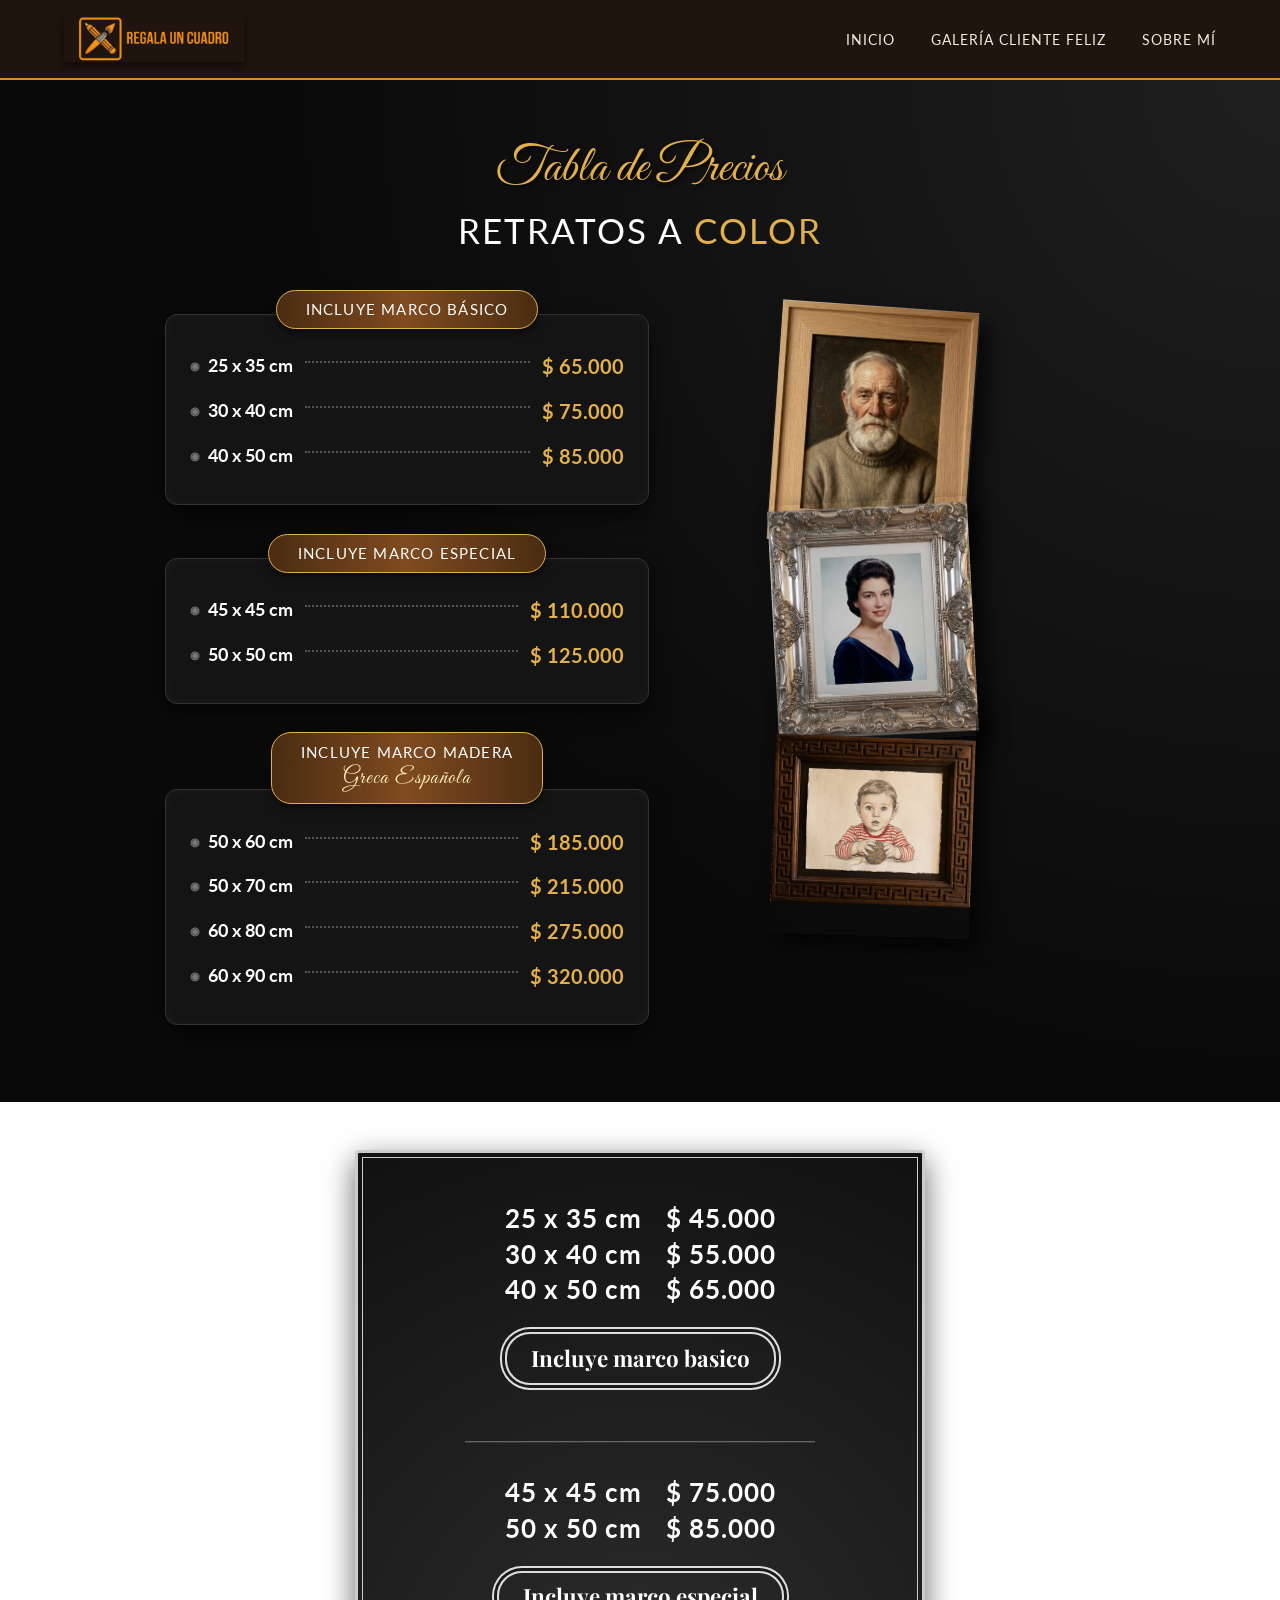
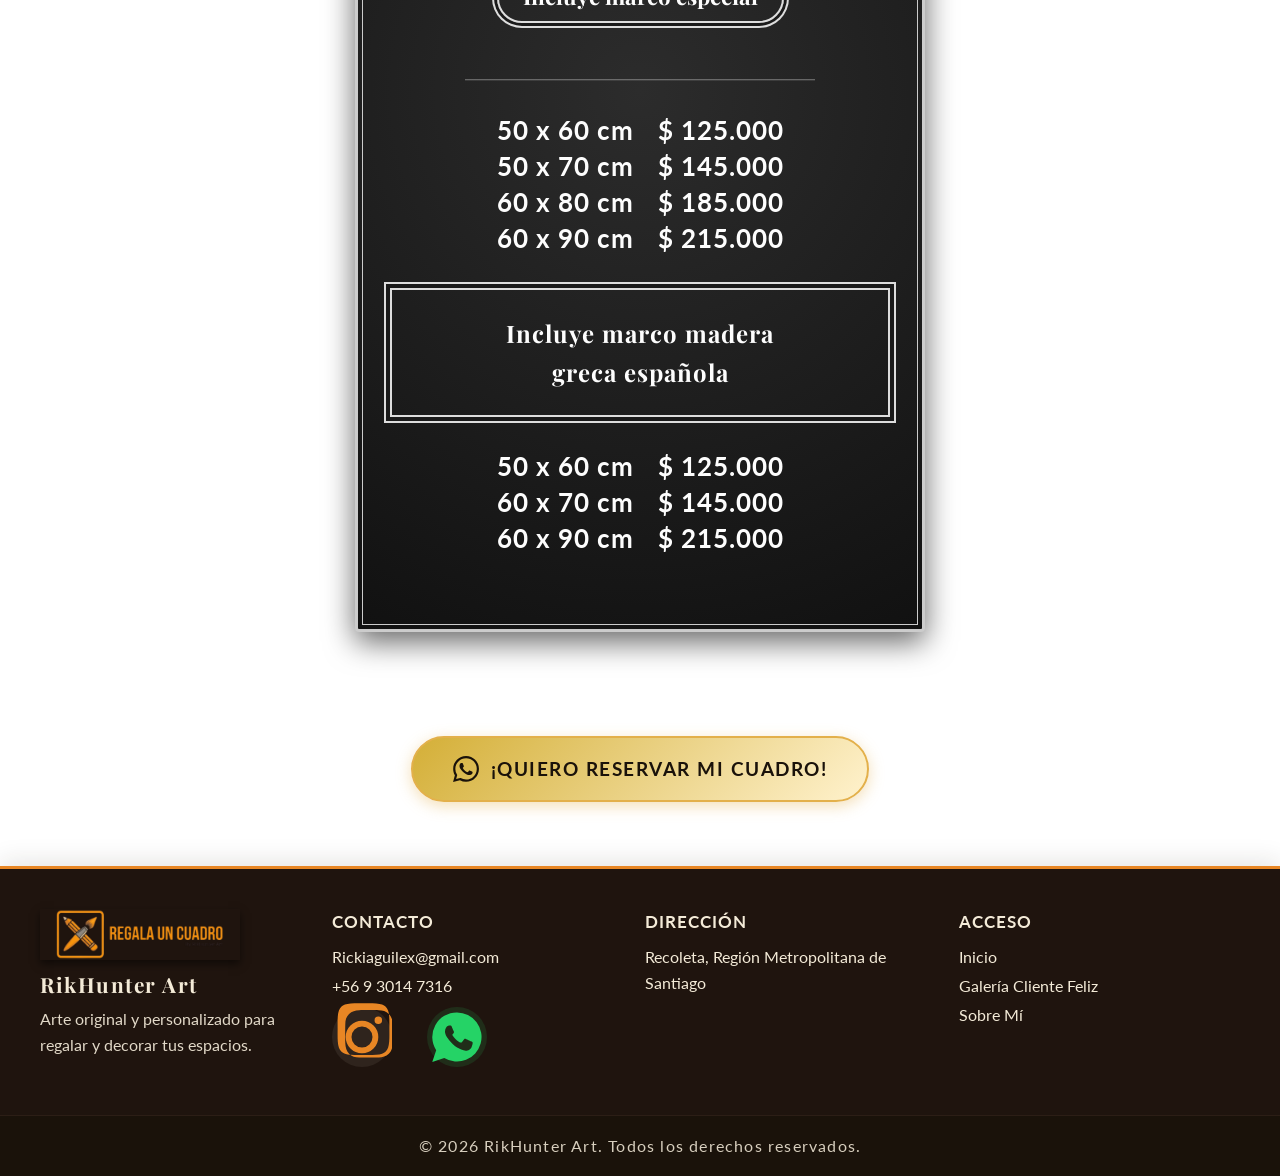
==== index.html @ 4d23d1ff "Primer commit: estructura base RikHunter Art" ====
<!DOCTYPE html>
<html lang="es">
<head>
    <meta charset="UTF-8">
    <meta name="viewport" content="width=device-width, initial-scale=1.0">
    <title>RikHunter Art | Regala un Cuadro</title>
    <link href="https://fonts.googleapis.com/css2?family=Playfair+Display:ital,wght@0,400;0,700;1,400&family=Lato:wght@300;400;700&display=swap" rel="stylesheet">
    <link href="https://fonts.googleapis.com/css2?family=Great+Vibes&display=swap" rel="stylesheet">
    <link rel="stylesheet" href="styles.css">
</head>
<body>

    <header>
        <div class="logo-container">
            <img src="logo_rikhunter.png" alt="Regala un Cuadro - Logo" class="logo-img">
        </div>
        <nav>
            <a href="index.html">Inicio</a>
            <a href="cliente.html">Galería Cliente Feliz</a>
            <a href="mi.html">Sobre Mí</a>
        </nav>
    </header>
    <section class="seccion-precios-dark">
        <div class="precios-header">
            <h2 class="precios-cursiva">Tabla de Precios</h2>
            <h1 class="precios-titulo">RETRATOS A <span class="resalte-oro">COLOR</span></h1>
        </div>

        <div class="precios-contenedor">
            <div class="precios-lista">
                
                <div class="precio-grupo">
                    <div class="precio-etiqueta">INCLUYE MARCO BÁSICO</div>
                    <div class="precio-caja">
                        <div class="precio-fila"><span class="medida">25 x 35 cm</span><span class="puntos"></span><span class="valor">$ 65.000</span></div>
                        <div class="precio-fila"><span class="medida">30 x 40 cm</span><span class="puntos"></span><span class="valor">$ 75.000</span></div>
                        <div class="precio-fila"><span class="medida">40 x 50 cm</span><span class="puntos"></span><span class="valor">$ 85.000</span></div>
                    </div>
                </div>

                <div class="precio-grupo">
                    <div class="precio-etiqueta">INCLUYE MARCO ESPECIAL</div>
                    <div class="precio-caja">
                        <div class="precio-fila"><span class="medida">45 x 45 cm</span><span class="puntos"></span><span class="valor">$ 110.000</span></div>
                        <div class="precio-fila"><span class="medida">50 x 50 cm</span><span class="puntos"></span><span class="valor">$ 125.000</span></div>
                    </div>
                </div>

                <div class="precio-grupo">
                    <div class="precio-etiqueta">INCLUYE MARCO MADERA<span class="etiqueta-cursiva">Greca Española</span></div>
                    <div class="precio-caja caja-alta">
                        <div class="precio-fila"><span class="medida">50 x 60 cm</span><span class="puntos"></span><span class="valor">$ 185.000</span></div>
                        <div class="precio-fila"><span class="medida">50 x 70 cm</span><span class="puntos"></span><span class="valor">$ 215.000</span></div>
                        <div class="precio-fila"><span class="medida">60 x 80 cm</span><span class="puntos"></span><span class="valor">$ 275.000</span></div>
                        <div class="precio-fila"><span class="medida">60 x 90 cm</span><span class="puntos"></span><span class="valor">$ 320.000</span></div>
                    </div>
                </div>

            </div>

            <div class="precios-imagenes">
                <img src="asset/Precios/basica.png" class="img-marco marco-1" alt="Retrato con marco básico">
                <img src="asset/Precios/especial.png" class="img-marco marco-2" alt="Retrato con marco especial">
                <img src="asset/Precios/greca.png" class="img-marco marco-3" alt="Retrato con marco greca">
            </div>
        </div>
    </section>
    <div class="pizarra-vertical-contenedor">
    <div class="pizarra-vertical">
        
        <div class="pizarra-bloque-precios">
            <div class="fila-precio"><span>25 x 35 cm</span> <span>$ 45.000</span></div>
            <div class="fila-precio"><span>30 x 40 cm</span> <span>$ 55.000</span></div>
            <div class="fila-precio"><span>40 x 50 cm</span> <span>$ 65.000</span></div>
        </div>
        <div class="pizarra-etiqueta-redonda">Incluye marco basico</div>
        
        <hr class="pizarra-divisor">

        <div class="pizarra-bloque-precios">
            <div class="fila-precio"><span>45 x 45 cm</span> <span>$ 75.000</span></div>
            <div class="fila-precio"><span>50 x 50 cm</span> <span>$ 85.000</span></div>
        </div>
        <div class="pizarra-etiqueta-redonda">Incluye marco especial</div>
        
        <hr class="pizarra-divisor">

        <div class="pizarra-bloque-precios">
            <div class="fila-precio"><span>50 x 60 cm</span> <span>$ 125.000</span></div>
            <div class="fila-precio"><span>50 x 70 cm</span> <span>$ 145.000</span></div>
            <div class="fila-precio"><span>60 x 80 cm</span> <span>$ 185.000</span></div>
            <div class="fila-precio"><span>60 x 90 cm</span> <span>$ 215.000</span></div>
        </div>

        <div class="pizarra-etiqueta-cuadrada">
            <div class="texto-greca">Incluye marco madera<br>greca española</div>
        </div>

        <div class="pizarra-bloque-precios">
            <div class="fila-precio"><span>50 x 60 cm</span> <span>$ 125.000</span></div>
            <div class="fila-precio"><span>60 x 70 cm</span> <span>$ 145.000</span></div>
            <div class="fila-precio"><span>60 x 90 cm</span> <span>$ 215.000</span></div>
        </div>

    </div>
</div>
    <div class="cta-precios">
        <a href="https://wa.me/56930147316?text=Hola%20RikHunter%20Art,%20Quisiera%20mas%20información%20de%20la%20%20Reserva%20" target="_blank" class="btn-oro-animado">
            <svg xmlns="http://www.w3.org/2000/svg" viewBox="0 0 24 24" class="icono-wa-btn">
                <path d="M17.472 14.382c-.297-.149-1.758-.867-2.03-.967-.273-.099-.471-.148-.67.15-.197.297-.767.966-.94 1.164-.173.199-.347.223-.644.075-.297-.15-1.255-.463-2.39-1.475-.883-.788-1.48-1.761-1.653-2.059-.173-.297-.018-.458.13-.606.134-.133.298-.347.446-.52.149-.174.198-.298.298-.497.099-.198.05-.371-.025-.52-.075-.149-.669-1.612-.916-2.207-.242-.579-.487-.5-.669-.51a12.8 12.8 0 0 0-.57-.01c-.198 0-.52.074-.792.372-.272.297-1.04 1.016-1.04 2.479 0 1.462 1.065 2.875 1.213 3.074.149.198 2.096 3.2 5.077 4.487.709.306 1.262.489 1.694.625.712.227 1.36.195 1.871.118.571-.085 1.758-.719 2.006-1.413.248-.694.248-1.289.173-1.413-.074-.124-.272-.198-.57-.347m-5.421 7.403h-.004a9.87 9.87 0 0 1-5.031-1.378l-.361-.214-3.741.982.998-3.648-.235-.374a9.86 9.86 0 0 1-1.51-5.26c.001-5.45 4.436-9.884 9.888-9.884 2.64 0 5.122 1.03 6.988 2.898a9.825 9.825 0 0 1 2.893 6.994c-.003 5.45-4.437 9.885-9.885 9.885m8.413-18.297A11.815 11.815 0 0 0 12.05 0C5.495 0 .16 5.335.157 11.892c0 2.096.547 4.142 1.588 5.945L.057 24l6.305-1.654a11.882 11.882 0 0 0 5.683 1.448h.005c6.554 0 11.89-5.335 11.893-11.893a11.821 11.821 0 0 0-3.48-8.413Z"/>
            </svg>
            ¡Quiero Reservar mi cuadro!
        </a>
    </div>
    <footer class="footer footer--pro">
      <div class="container footer__grid">
        <div class="footer__brand">
        <div class="footer-main">
            <div class="footer-col brand">
                <img src="logo_rikhunter.png" alt="RikHunter Art Logo" class="footer-logo">
                <span class="footer-title">RikHunter Art</span>
                <p class="footer-desc">Arte original y personalizado para regalar y decorar tus espacios.</p>
            </div>
            <div class="footer-col contact">
                <span class="footer-col-title">CONTACTO</span>
                <p><a href="mailto:contacto@rikhunterart.cl">Rickiaguilex@gmail.com</a></p>
                <p><a href="https://wa.me/56930147316" target="_blank" rel="noopener">+56 9 3014 7316</a></p>
                <div class="footer-social-inline">
                    <a href="https://www.instagram.com/regala_un_cuadro?igsh=c3h5ajJyMnZhdmcx" target="_blank" aria-label="Instagram" class="footer-icon ig">
                        <svg width="100" height="100" viewBox="0 0 32 32" fill="currentColor"><path d="M16 7.3a8.7 8.7 0 1 0 0 17.4 8.7 8.7 0 0 0 0-17.4zm0 14.3a5.6 5.6 0 1 1 0-11.2 5.6 5.6 0 0 1 0 11.2zm10.7-14.5a2 2 0 1 1-4 0 2 2 0 0 1 4 0zm5.7 2c-.1-2.1-.6-3.9-2.1-5.4s-3.3-2-5.4-2c-2.1-.1-8.3-.1-10.4 0-2.1.1-3.9.6-5.4 2s-2 3.3-2 5.4c-.1 2.1-.1 8.3 0 10.4.1 2.1.6 3.9 2 5.4s3.3 2 5.4 2c2.1.1 8.3.1 10.4 0 2.1-.1 3.9-.6 5.4-2s2-3.3 2-5.4c.1-2.1.1-8.3 0-10.4zm-2.5 12.6a5.6 5.6 0 0 1-3.2 3.2c-2.2.9-7.4.7-9.9.7s-7.7.2-9.9-.7a5.6 5.6 0 0 1-3.2-3.2c-.9-2.2-.7-7.4-.7-9.9s-.2-7.7.7-9.9a5.6 5.6 0 0 1 3.2-3.2c2.2-.9 7.4-.7 9.9-.7s7.7-.2 9.9.7a5.6 5.6 0 0 1 3.2 3.2c.9 2.2.7 7.4.7 9.9s.2 7.7-.7 9.9z"/></svg>
                    </a>
                    <a href="https://wa.me/56930147316" target="_blank" aria-label="WhatsApp" class="footer-icon wa">
                        <svg width="100" height="100" viewBox="0 0 32 32" fill="currentColor"><path d="M16 2.9a13.1 13.1 0 0 0-11.1 20.2l-2.1 6.2 6.4-2.1a13.1 13.1 0 1 0 6.8-24.3zm7.7 18.7c-.3.8-1.5 1.5-2.1 1.6-.6.1-1.3.2-2.1-.1-.5-.2-1.2-.4-2.1-.8-3.7-1.6-6.1-5.3-6.3-5.6-.2-.3-1.5-2-1.5-3.7 0-1.7.9-2.5 1.2-2.8.3-.3.7-.4 1-.4.2 0 .5 0 .7.1.2.1.5 0 .7.6.3.7 1 2.3 1.1 2.5.1.2.2.4 0 .7-.2.3-.3.5-.5.7-.2.2-.4.4-.2.7.2.3 1 1.7 2.4 2.7 1.4 1 2.1 1.3 2.4 1.1.3-.2 1.1-1.3 1.4-1.7.3-.4.6-.3 1-.2.4.1 2.3 1.1 2.7 1.3.4.2.7.3.8.5.1.2.1.8-.2 1.6z"/></svg>
                    </a>
                </div>
            </div>
            <div class="footer-col address">
                <span class="footer-col-title">DIRECCIÓN</span>
                <p>Recoleta, Región Metropolitana de Santiago</p>
            </div>
            <div class="footer-col access">
                <span class="footer-col-title">ACCESO</span>
                <p><a href="iniicio.html">Inicio</a></p>
                <p><a href="cliente.html">Galería Cliente Feliz</a></p>
                <p><a href="mi.html">Sobre Mí</a></p>
            </div>
        </div>
        <div class="footer-bottom">
            <p>&copy; 2026 RikHunter Art. Todos los derechos reservados.</p>
        </div>
    </footer>
</body>
</html>
---- styles.css ----
/* Iconos sociales grandes y separados como en cliente.css */
.footer-social-inline {
    display: flex;
    gap: 2.2rem;
    margin-top: 0.5rem;
}
.footer-social-inline .footer-icon {
    width: 60px;
    height: 60px;
    font-size: 2.2rem;
    margin: 0;
    box-shadow: none;
    background: rgba(244,235,216,0.07);
    color: var(--naranja-logo);
    border-radius: 50%;
    align-items: center;
    justify-content: center;
    display: flex;
    transition: background 0.3s, color 0.3s, transform 0.2s;
    text-decoration: none;
}
.footer-social-inline .footer-icon.ig,
.footer-social-inline .footer-icon.wa {
    width: 60px !important;
    height: 60px !important;
    font-size: 2.2rem !important;
}
.footer-social-inline .footer-icon.ig:hover {
    background: radial-gradient(circle at 30% 110%, #fdf497 0%, #fdf497 5%, #fd5949 45%, #d6249f 60%, #285AEB 90%);
    color: #fff;
    transform: scale(1.08);
}
.footer-social-inline .footer-icon.wa:hover {
    background: #25d366;
    color: #fff;
    transform: scale(1.08);
}
.footer-social-inline {
    display: flex;
    gap: 2.2rem;
    margin-top: 0.5rem;
}
.footer-social-inline .footer-icon {
    width: 32px;
    height: 32px;
    font-size: 1.2rem;
    margin: 0;
    box-shadow: none;
    background: rgba(244,235,216,0.07);
    color: var(--naranja-logo);
    border-radius: 50%;
    align-items: center;
    justify-content: center;
    display: flex;
    transition: background 0.3s, color 0.3s, transform 0.2s;
    text-decoration: none;
}
.footer-social-inline .footer-icon.fb:hover {
    background: #1877f2;
    color: #fff;
    transform: scale(1.08);
}
.footer-social-inline .footer-icon.ig:hover {
    background: radial-gradient(circle at 30% 110%, #fdf497 0%, #fdf497 5%, #fd5949 45%, #d6249f 60%, #285AEB 90%);
    color: #fff;
    transform: scale(1.08);
}
.footer-social-inline .footer-icon.wa:hover {
    background: #25d366;
    color: #fff;
    transform: scale(1.08);
}
/* styles.css - Estilos principales para RikHunter Art */
:root {
    --cafe-fondo: #2c1e16;
    --cafe-header: #1f140e;
    --crema: #f4ebd8;
    --naranja-logo: #e88624;
    --texto-claro: #f4ebd8;
    --texto-oscuro: #2c1e16;
}

body {
    font-family: 'Lato', sans-serif;
    background: url('fondo_azul.png') center center/cover no-repeat fixed;
    color: var(--texto-oscuro);
    margin: 0;
    padding: 0;
    line-height: 1.6;
}

h1, h2, h3, .serif-font {
    font-family: 'Playfair Display', serif;
    font-weight: normal;
}

header {
    background-color: var(--cafe-header);
    padding: 1rem 5%;
    display: flex;
    justify-content: space-between;
    align-items: center;
    border-bottom: 2px solid var(--naranja-logo);
}

.logo-container {
    display: flex;
    align-items: center;
}

.logo-img {
    width: 180px;
    height: auto;
    box-shadow: 0 4px 8px rgba(0,0,0,0.5);
}

nav a {
    color: var(--texto-claro);
    text-decoration: none;
    margin-left: 2rem;
    font-size: 0.9rem;
    text-transform: uppercase;
    letter-spacing: 1px;
    transition: color 0.3s;
}

nav a:hover {
    color: var(--naranja-logo);
}

.hero {
    background-color: var(--cafe-fondo);
    background-image: linear-gradient(to bottom, rgba(44, 30, 22, 0.8), rgba(44, 30, 22, 1));
    color: var(--texto-claro);
    text-align: center;
    padding: 6rem 2rem;
}

.hero h1 {
    font-size: 3.5rem;
    margin: 0 0 1rem 0;
    letter-spacing: 2px;
    color: var(--texto-claro);
}

.hero p {
    font-size: 1.2rem;
    max-width: 600px;
    margin: 0 auto 3rem auto;
    color: #d8cdb8;
}

.btn-principal {
    background-color: transparent;
    color: var(--naranja-logo);
    border: 2px solid var(--naranja-logo);
    padding: 1rem 2.5rem;
    font-size: 1rem;
    text-transform: uppercase;
    text-decoration: none;
    letter-spacing: 1px;
    transition: all 0.3s;
    cursor: pointer;
}

.btn-principal:hover {
    background-color: var(--naranja-logo);
    color: var(--cafe-header);
}

.galeria-contenedor {
    padding: 5rem 5%;
    max-width: 1200px;
    margin: 0 auto;
}

.grid-obras {
    display: grid;
    grid-template-columns: repeat(auto-fit, minmax(260px, 1fr));
    gap: 3rem;
}

.obra-card {
    background-color: #fff;
    padding: 1.5rem;
    box-shadow: 0 10px 20px rgba(0,0,0,0.05);
    text-align: center;
    transition: transform 0.3s;
}

.obra-card:hover {
    transform: translateY(-10px);
}

.obra-img-placeholder {
    width: 100%;
    height: 280px;
    background-color: #e2d9c8;
    border: 8px solid #2c1e16;
    margin-bottom: 1.5rem;
    display: flex;
    align-items: center;
    justify-content: center;
    color: #8b7d6b;
}

.obra-titulo {
    font-size: 1.4rem;
    color: var(--texto-oscuro);
    margin-bottom: 0.5rem;
}

.obra-precio {
    font-size: 1.1rem;
    color: #666;
    margin-bottom: 1.5rem;
}

.btn-comprar {
    background-color: var(--naranja-logo);
    color: #fff;
    border: none;
    padding: 0.8rem 1.5rem;
    width: 100%;
    font-weight: bold;
    text-transform: uppercase;
    cursor: pointer;
    transition: background-color 0.3s;
}

.btn-comprar:hover {
    background-color: #c76f1a;
}

footer {
    background-color: var(--cafe-header);
    color: var(--texto-claro);
    margin-top: 4rem;
    border-top: 3px solid var(--naranja-logo);
    box-shadow: 0 -4px 24px 0 rgba(44,30,22,0.12);
    font-size: 1.1rem;
    padding: 0;
}

.footer-main {
    display: flex;
    flex-wrap: wrap;
    justify-content: space-between;
    max-width: 1200px;
    margin: 0 auto;
    padding: 2.5rem 2rem 1.5rem 2rem;
    gap: 2rem;
}

.footer-col {
    flex: 1 1 200px;
    min-width: 180px;
    margin-bottom: 1.5rem;
}
.footer-col.brand {
    max-width: 260px;
}
.footer-logo {
    width: 200px;
    height: auto;
    box-shadow: 0 4px 8px rgba(0,0,0,0.5);
}
.footer-title {
    font-family: 'Playfair Display', serif;
    font-size: 1.3rem;
    font-weight: bold;
    letter-spacing: 1.5px;
    display: block;
    margin-bottom: 0.3rem;
}
.footer-desc {
    font-size: 1rem;
    color: #e2d9c8;
    margin-bottom: 0.5rem;
}
.footer-col-title {
    font-weight: bold;
    font-size: 1.05rem;
    letter-spacing: 1px;
    margin-bottom: 0.5rem;
    display: block;
    color: var(--texto-claro);
}
.footer-col a {
    color: var(--texto-claro);
    text-decoration: none;
    transition: color 0.2s;
}
.footer-col a:hover {
    color: var(--naranja-logo);
}
.footer-col p {
    margin: 0.2rem 0 0.2rem 0;
    font-size: 1rem;
}
.footer-icon.wa {
    display: inline-flex;
    align-items: center;
    justify-content: center;
    width: 28px;
    height: 28px;
    border-radius: 50%;
    background: #25d36622;
    color: #25d366;
    font-size: 1.1rem;
    margin-right: 0.3rem;
    transition: background 0.3s, color 0.3s, transform 0.2s;
    text-decoration: none;
}
.footer-icon.wa:hover {
    background: #25d366;
    color: #fff;
    transform: scale(1.08);
}
.footer-bottom {
    background: #1a120a;
    text-align: center;
    padding: 1.1rem 1rem 1.1rem 1rem;
    border-top: 1px solid #2c1e16;
}
.footer-bottom p {
    margin: 0;
    font-family: 'Lato', sans-serif;
    font-size: 1rem;
    color: #e2d9c8;
    letter-spacing: 1.2px;
    opacity: 0.95;
}
footer .footer-social {
    display: flex;
    justify-content: center;
    gap: 2.5rem;
    margin-bottom: 0.5rem;
    margin-top: 0.5rem;
}

footer .footer-icon {
    display: flex;
    align-items: center;
    justify-content: center;
    width: 48px;
    height: 48px;
    border-radius: 50%;
    background: rgba(244,235,216,0.07);
    color: var(--naranja-logo);
    font-size: 2rem;
    transition: background 0.3s, color 0.3s, transform 0.2s;
    box-shadow: 0 2px 8px 0 rgba(44,30,22,0.10);
    text-decoration: none;
}

footer .footer-icon.fb:hover {
    background: #1877f2;
    color: #fff;
    transform: scale(1.08);
}
footer .footer-icon.ig:hover {
    background: radial-gradient(circle at 30% 110%, #fdf497 0%, #fdf497 5%, #fd5949 45%, #d6249f 60%, #285AEB 90%);
    color: #fff;
    transform: scale(1.08);
}
footer .footer-icon.wa:hover {
    background: #25d366;
    color: #fff;
    transform: scale(1.08);
}
/* --- ESTILOS TABLA DE PRECIOS DARK (VERSIÓN COMPACTA) --- */
.seccion-precios-dark {
    background-color: #0a0a0a;
    background-image: radial-gradient(circle at top right, #1f1f1f 0%, #0a0a0a 60%);
    color: #ffffff;
    padding: 3rem 1.5rem; /* Reducido el espacio superior e inferior */
    font-family: 'Lato', sans-serif;
    overflow: hidden;
}

.precios-header {
    text-align: center;
    margin-bottom: 2rem; /* Reducido */
}

.precios-cursiva {
    font-family: 'Great Vibes', cursive;
    color: #e3b04b;
    font-size: 3.2rem; /* Antes 4.5rem */
    margin: 0;
    font-weight: normal;
    text-shadow: 2px 2px 4px rgba(0,0,0,0.8);
}

.precios-titulo {
    font-size: 2.2rem; /* Antes 3rem */
    margin: -8px 0 0 0;
    letter-spacing: 2px;
    font-family: 'Lato', sans-serif;
}

.resalte-oro {
    color: #e3b04b;
}

.precios-contenedor {
    display: flex;
    flex-wrap: wrap;
    max-width: 900px; /* Reducido para que las cajas no se estiren tanto */
    margin: 0 auto;
    gap: 2rem; /* Antes 3rem */
}

.precios-lista {
    flex: 1;
    min-width: 300px;
}

.precios-imagenes {
    flex: 1;
    min-width: 300px;
    position: relative;
    display: flex;
    flex-direction: column;
    align-items: center;
    padding-top: 1rem;
}

/* Cajas de precios */
.precio-grupo {
    margin-bottom: 1.8rem; /* Reducido */
    display: flex;
    flex-direction: column;
    align-items: center;
}

.precio-etiqueta {
    background: linear-gradient(to right, #4a2c11, #804b20, #4a2c11);
    color: #fff;
    padding: 0.4rem 1.8rem; /* Reducido */
    border-radius: 20px;
    font-size: 0.95rem; /* Antes 1.1rem */
    letter-spacing: 1.2px;
    margin-bottom: -15px; 
    z-index: 2;
    border: 1px solid #e3b04b;
    box-shadow: 0 4px 8px rgba(0,0,0,0.5);
    text-align: center;
}

.etiqueta-cursiva {
    display: block;
    font-family: 'Great Vibes', cursive;
    color: #fcebb6;
    font-size: 1.4rem; /* Antes 1.8rem */
    text-transform: none;
    margin-top: -3px;
}

.precio-caja {
    background: #141414;
    border: 1px solid #333;
    border-radius: 12px;
    padding: 2.2rem 1.5rem 1.2rem 1.5rem; /* Reducido el relleno interno */
    width: 100%;
    box-shadow: inset 0 0 15px rgba(255, 255, 255, 0.03), 0 10px 20px rgba(0,0,0,0.6);
}

.precio-fila {
    display: flex;
    align-items: center;
    margin-bottom: 0.8rem; /* Reducido */
    font-size: 1.1rem; /* Antes 1.4rem */
}

.medida {
    font-weight: bold;
    display: flex;
    align-items: center;
    color: #ffffff;
}

.medida::before {
    content: '◉';
    color: #777;
    margin-right: 8px;
    font-size: 0.7rem; /* Reducido */
}

.puntos {
    flex-grow: 1;
    border-bottom: 2px dotted #555;
    margin: 0 12px;
    position: relative;
    top: -4px;
}

.valor {
    color: #e3b04b;
    font-weight: bold;
    font-size: 1.25rem; /* Antes 1.6rem */
}

/* Estilos de las imágenes apiladas */
.img-marco {
    max-width: 200px; /* Antes 280px */
    box-shadow: 10px 10px 20px rgba(0,0,0,0.7);
    transition: transform 0.4s;
    position: relative;
}

.img-marco:hover {
    transform: scale(1.05) !important;
    z-index: 10 !important;
}

.marco-1 {
    transform: rotate(4deg);
    z-index: 1;
}

.marco-2 {
    transform: rotate(-3deg);
    margin-top: -45px; /* Ajustado al nuevo tamaño de imagen */
    z-index: 2;
}

.marco-3 {
    transform: rotate(2deg);
    margin-top: -45px; /* Ajustado al nuevo tamaño de imagen */
    z-index: 3;
}

/* Responsividad para móviles */
@media (max-width: 768px) {
    .precios-contenedor {
        flex-direction: column;
    }
    .precio-fila {
        font-size: 1rem;
    }
    .valor {
        font-size: 1.1rem;
    }
    .precios-cursiva {
        font-size: 2.5rem;
    }
    .precios-titulo {
        font-size: 1.8rem;
    }
    .img-marco {
        max-width: 170px; /* Más pequeño aún en celulares */
    }
    .marco-2, .marco-3 {
        margin-top: -35px;
    }
}
/* --- BOTÓN LLAMATIVO TABLA DE PRECIOS CON ÍCONO --- */
.cta-precios {
    text-align: center;
    margin-top: 3.5rem;
    margin-bottom: 1rem;
    width: 100%;
}

.btn-oro-animado {
    display: inline-flex; /* Cambiado para alinear ícono y texto */
    align-items: center;
    justify-content: center;
    gap: 12px; /* Separación entre el ícono y las letras */
    background: linear-gradient(135deg, #d4af37 0%, #fff2cd 50%, #d4af37 100%); 
    background-size: 200% 200%;
    color: #1a120a; 
    font-family: 'Lato', sans-serif;
    font-size: 1.2rem;
    font-weight: bold;
    text-transform: uppercase;
    letter-spacing: 1.5px;
    padding: 1rem 2.5rem;
    border-radius: 50px; 
    text-decoration: none;
    box-shadow: 0 4px 15px rgba(227, 176, 75, 0.4);
    border: 2px solid #e3b04b;
    transition: all 0.4s ease;
}

.btn-oro-animado:hover {
    transform: translateY(-5px) scale(1.05); 
    box-shadow: 0 10px 25px rgba(227, 176, 75, 0.7); 
    background-position: 100% 100%; 
    color: #000;
}

/* Estilos para el ícono SVG de WhatsApp */
.icono-wa-btn {
    width: 26px;
    height: 26px;
    fill: currentColor; /* Esto hace que el ícono tome automáticamente el color oscuro del texto */
}

/* Ajuste para celulares */
@media (max-width: 768px) {
    .btn-oro-animado {
        font-size: 1.05rem;
        padding: 0.9rem 1.8rem;
        gap: 10px;
    }
    .icono-wa-btn {
        width: 22px;
        height: 22px;
    }
}
/* Contenedor principal para centrar la pizarra */
.pizarra-vertical-contenedor {
    display: flex;
    justify-content: center;
    padding: 3rem 1rem;
    background-color: transparent;
}

/* El fondo negro/pizarra */
.pizarra-vertical {
    background-color: #1a1a1a;
    background-image: radial-gradient(circle, #2c2c2c 0%, #111 100%);
    color: #fdfdfd;
    max-width: 500px;
    width: 100%;
    padding: 3rem 2rem;
    border: 3px solid #ccc;
    border-radius: 4px;
    text-align: center;
    box-shadow: 0 10px 30px rgba(0,0,0,0.6);
    /* Borde decorativo exterior */
    outline: 1px solid #ccc;
    outline-offset: -8px;
}

/* Estilo de los textos de medidas y precios */
.pizarra-bloque-precios {
    font-family: 'Lato', sans-serif;
    font-size: 1.6rem;
    font-weight: bold;
    line-height: 1.4;
    margin-bottom: 1.5rem;
    letter-spacing: 1px;
}

.fila-precio {
    display: flex;
    justify-content: center;
    gap: 1.5rem;
}

/* Etiqueta redondeada (Básico y Especial) */
.pizarra-etiqueta-redonda {
    display: inline-block;
    font-family: 'Playfair Display', serif;
    font-size: 1.4rem;
    font-weight: bold;
    padding: 0.4rem 1.5rem;
    margin-bottom: 1.5rem;
    border: 2px solid #ddd;
    border-radius: 25px;
    /* Truco para crear una línea doble simulada */
    box-shadow: 0 0 0 3px #1a1a1a, 0 0 0 5px #ddd; 
}

/* Etiqueta cuadrada elegante (Greca Española) */
.pizarra-etiqueta-cuadrada {
    margin: 2rem auto;
    padding: 1.5rem 1rem;
    border: 2px solid #ddd;
    position: relative;
    /* Truco para el borde doble */
    box-shadow: 0 0 0 4px #1a1a1a, 0 0 0 6px #ddd;
}

.texto-greca {
    font-family: 'Playfair Display', serif;
    font-size: 1.5rem;
    font-weight: bold;
    letter-spacing: 1px;
}

/* Líneas separadoras sutiles */
.pizarra-divisor {
    border: none;
    border-top: 1px solid rgba(255,255,255,0.3);
    border-bottom: 1px solid rgba(255,255,255,0.1);
    width: 70%;
    margin: 2rem auto;
}
/* --- NUEVOS ESTILOS PARA EL DISEÑO SIDE-BY-SIDE --- */

/* Contenedor Flex Principal */
.precios-flex-container {
    display: flex;
    justify-content: space-between; /* Espacia las columnas */
    align-items: flex-start; /* Alinea las columnas arriba */
    gap: 3rem; /* Espacio de separación entre columnas */
    max-width: 1400px; /* Ancho máximo para que no se separen demasiado en pantallas enormes */
    margin: 0 auto; /* Centra el contenedor en la pantalla */
    padding: 2rem;
}

/* Estilos de cada columna */
.precios-columna {
    flex: 1; /* Cada columna ocupa el mismo ancho */
    min-width: 320px; /* Ancho mínimo para que no se compriman demasiado */
}

/* Ajustes responsivos para celulares */
@media (max-width: 900px) {
    .precios-flex-container {
        flex-direction: column; /* Se apilan verticalmente en pantallas pequeñas */
        align-items: center;
        gap: 2rem;
    }
    
    .precios-columna {
        width: 100%;
        max-width: 500px; /* Controla el ancho en modo vertical */
    }
}
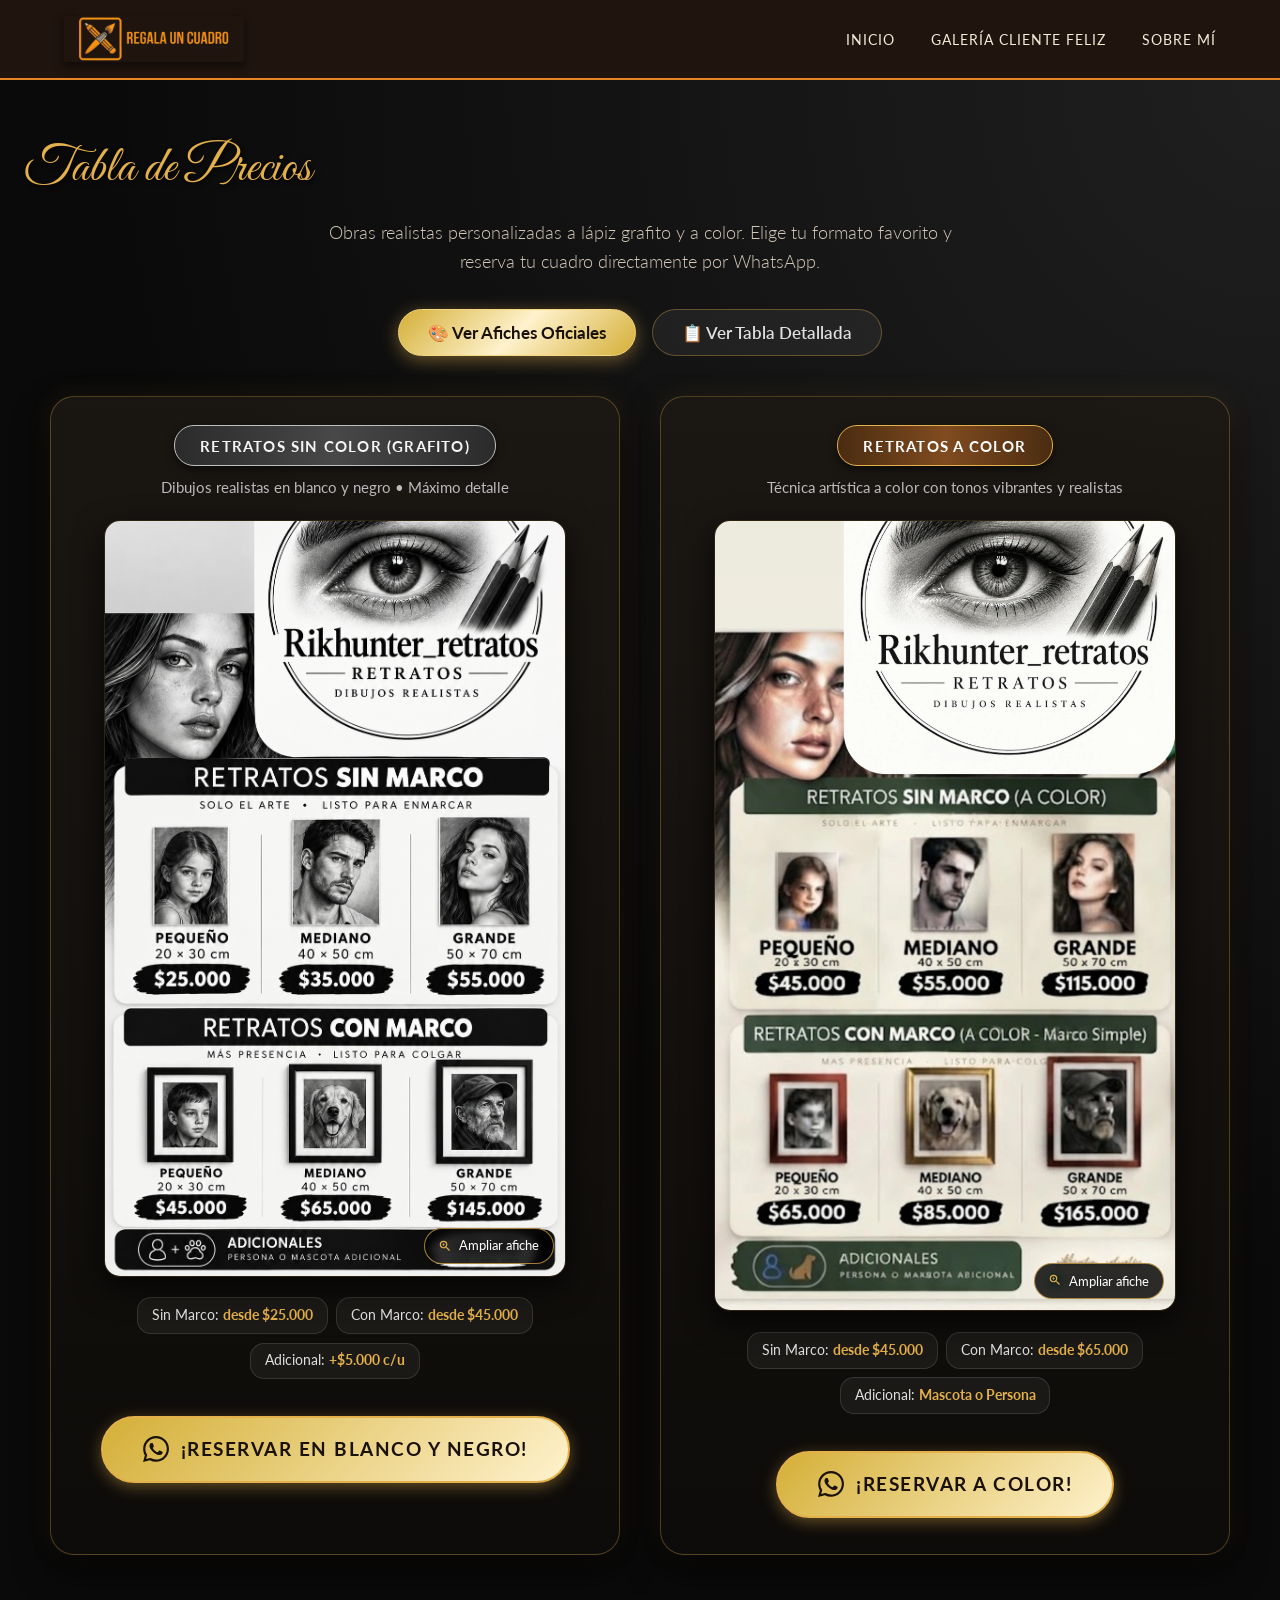
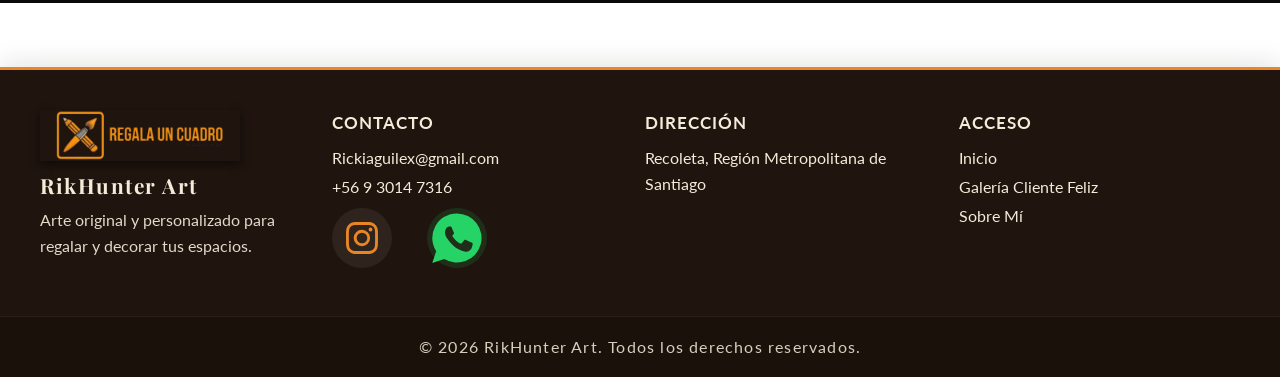
==== commit bbf589a4: "Actualizar tabla de precios con afiches oficiales (grafito y color), lightbox modal y nuevos valores" ====
--- a/index.html
+++ b/index.html
@@ -9,7 +9,6 @@
     <link rel="stylesheet" href="styles.css">
 </head>
 <body>
-
     <header>
         <div class="logo-container">
             <img src="logo_rikhunter.png" alt="Regala un Cuadro - Logo" class="logo-img">
@@ -20,134 +19,279 @@
             <a href="mi.html">Sobre Mí</a>
         </nav>
     </header>
+
     <section class="seccion-precios-dark">
-        <div class="precios-header">
+        <div class="main-precios-header">
             <h2 class="precios-cursiva">Tabla de Precios</h2>
-            <h1 class="precios-titulo">RETRATOS A <span class="resalte-oro">COLOR</span></h1>
-        </div>
-
-        <div class="precios-contenedor">
-            <div class="precios-lista">
+            <p class="precios-subtitulo">Obras realistas personalizadas a lápiz grafito y a color. Elige tu formato favorito y reserva tu cuadro directamente por WhatsApp.</p>
+        </div>
+
+        <!-- Selector de visualización -->
+        <div class="precios-switch-container">
+            <button class="btn-switch active" id="btn-vista-afiches" type="button" onclick="cambiarVistaPrecios('afiches')">
+                🎨 Ver Afiches Oficiales
+            </button>
+            <button class="btn-switch" id="btn-vista-tabla" type="button" onclick="cambiarVistaPrecios('tabla')">
+                📋 Ver Tabla Detallada
+            </button>
+        </div>
+
+        <!-- VISTA 1: AFICHES VISUALES CON LAS IMÁGENES -->
+        <div id="contenedor-afiches" class="precios-posters-grid">
+            <!-- AFICHE 1: BLANCO Y NEGRO -->
+            <div class="precio-poster-card">
+                <div class="poster-header-badge">
+                    <span class="badge-tipo bn">Retratos Sin Color (Grafito)</span>
+                    <p class="poster-subtitulo">Dibujos realistas en blanco y negro • Máximo detalle</p>
+                </div>
+
+                <div class="precio-poster-wrap" onclick="abrirModalPrecio('asset/Retratos realistas en blanco y negro.png', 'Retratos Realistas en Blanco y Negro - Tabla de Precios')">
+                    <img src="asset/Retratos realistas en blanco y negro.png" alt="Precios de retratos realistas en blanco y negro" class="precio-poster-img" loading="lazy">
+                    <div class="poster-zoom-hint">
+                        <svg viewBox="0 0 24 24"><path d="M15.5 14h-.79l-.28-.27A6.471 6.471 0 0 0 16 9.5 6.5 6.5 0 1 0 9.5 16c1.61 0 3.09-.59 4.23-1.57l.27.28v.79l5 4.99L20.49 19l-4.99-5zm-6 0C7.01 14 5 11.99 5 9.5S7.01 5 9.5 5 14 7.01 14 9.5 11.99 14 9.5 14z"/><path d="M12 10h-2v2H9v-2H7V9h2V7h1v2h2v1z"/></svg>
+                        Ampliar afiche
+                    </div>
+                </div>
+
+                <div class="precios-resumen-pills">
+                    <span class="resumen-pill">Sin Marco: <strong>desde $25.000</strong></span>
+                    <span class="resumen-pill">Con Marco: <strong>desde $45.000</strong></span>
+                    <span class="resumen-pill">Adicional: <strong>+$5.000 c/u</strong></span>
+                </div>
+
+                <div class="cta-precios" style="margin-top: 1.5rem; margin-bottom: 0.5rem;">
+                    <a href="https://wa.me/56930147316?text=Hola%20RikHunter%20Art,%20quisiera%20reservar%20un%20cuadro%20en%20Blanco%20y%20Negro" target="_blank" rel="noopener" class="btn-oro-animado">
+                        <svg xmlns="http://www.w3.org/2000/svg" viewBox="0 0 24 24" class="icono-wa-btn">
+                            <path d="M17.472 14.382c-.297-.149-1.758-.867-2.03-.967-.273-.099-.471-.148-.67.15-.197.297-.767.966-.94 1.164-.173.199-.347.223-.644.075-.297-.15-1.255-.463-2.39-1.475-.883-.788-1.48-1.761-1.653-2.059-.173-.297-.018-.458.13-.606.134-.133.298-.347.446-.52.149-.174.198-.298.298-.497.099-.198.05-.371-.025-.52-.075-.149-.669-1.612-.916-2.207-.242-.579-.487-.5-.669-.51a12.8 12.8 0 0 0-.57-.01c-.198 0-.52.074-.792.372-.272.297-1.04 1.016-1.04 2.479 0 1.462 1.065 2.875 1.213 3.074.149.198 2.096 3.2 5.077 4.487.709.306 1.262.489 1.694.625.712.227 1.36.195 1.871.118.571-.085 1.758-.719 2.006-1.413.248-.694.248-1.289.173-1.413-.074-.124-.272-.198-.57-.347m-5.421 7.403h-.004a9.87 9.87 0 0 1-5.031-1.378l-.361-.214-3.741.982.998-3.648-.235-.374a9.86 9.86 0 0 1-1.51-5.26c.001-5.45 4.436-9.884 9.888-9.884 2.64 0 5.122 1.03 6.988 2.898a9.825 9.825 0 0 1 2.893 6.994c-.003 5.45-4.437 9.885-9.885 9.885m8.413-18.297A11.815 11.815 0 0 0 12.05 0C5.495 0 .16 5.335.157 11.892c0 2.096.547 4.142 1.588 5.945L.057 24l6.305-1.654a11.882 11.882 0 0 0 5.683 1.448h.005c6.554 0 11.89-5.335 11.893-11.893a11.821 11.821 0 0 0-3.48-8.413Z"/>
+                        </svg>
+                        ¡Reservar en Blanco y Negro!
+                    </a>
+                </div>
+            </div>
+
+            <!-- AFICHE 2: A COLOR -->
+            <div class="precio-poster-card">
+                <div class="poster-header-badge">
+                    <span class="badge-tipo">Retratos a Color</span>
+                    <p class="poster-subtitulo">Técnica artística a color con tonos vibrantes y realistas</p>
+                </div>
+
+                <div class="precio-poster-wrap" onclick="abrirModalPrecio('asset/riqui_color.jpeg', 'Retratos Realistas a Color - Tabla de Precios')">
+                    <img src="asset/riqui_color.jpeg" alt="Precios de retratos realistas a color" class="precio-poster-img" loading="lazy">
+                    <div class="poster-zoom-hint">
+                        <svg viewBox="0 0 24 24"><path d="M15.5 14h-.79l-.28-.27A6.471 6.471 0 0 0 16 9.5 6.5 6.5 0 1 0 9.5 16c1.61 0 3.09-.59 4.23-1.57l.27.28v.79l5 4.99L20.49 19l-4.99-5zm-6 0C7.01 14 5 11.99 5 9.5S7.01 5 9.5 5 14 7.01 14 9.5 11.99 14 9.5 14z"/><path d="M12 10h-2v2H9v-2H7V9h2V7h1v2h2v1z"/></svg>
+                        Ampliar afiche
+                    </div>
+                </div>
+
+                <div class="precios-resumen-pills">
+                    <span class="resumen-pill">Sin Marco: <strong>desde $45.000</strong></span>
+                    <span class="resumen-pill">Con Marco: <strong>desde $65.000</strong></span>
+                    <span class="resumen-pill">Adicional: <strong>Mascota o Persona</strong></span>
+                </div>
+
+                <div class="cta-precios" style="margin-top: 1.5rem; margin-bottom: 0.5rem;">
+                    <a href="https://wa.me/56930147316?text=Hola%20RikHunter%20Art,%20quisiera%20reservar%20un%20cuadro%20a%20Color" target="_blank" rel="noopener" class="btn-oro-animado">
+                        <svg xmlns="http://www.w3.org/2000/svg" viewBox="0 0 24 24" class="icono-wa-btn">
+                            <path d="M17.472 14.382c-.297-.149-1.758-.867-2.03-.967-.273-.099-.471-.148-.67.15-.197.297-.767.966-.94 1.164-.173.199-.347.223-.644.075-.297-.15-1.255-.463-2.39-1.475-.883-.788-1.48-1.761-1.653-2.059-.173-.297-.018-.458.13-.606.134-.133.298-.347.446-.52.149-.174.198-.298.298-.497.099-.198.05-.371-.025-.52-.075-.149-.669-1.612-.916-2.207-.242-.579-.487-.5-.669-.51a12.8 12.8 0 0 0-.57-.01c-.198 0-.52.074-.792.372-.272.297-1.04 1.016-1.04 2.479 0 1.462 1.065 2.875 1.213 3.074.149.198 2.096 3.2 5.077 4.487.709.306 1.262.489 1.694.625.712.227 1.36.195 1.871.118.571-.085 1.758-.719 2.006-1.413.248-.694.248-1.289.173-1.413-.074-.124-.272-.198-.57-.347m-5.421 7.403h-.004a9.87 9.87 0 0 1-5.031-1.378l-.361-.214-3.741.982.998-3.648-.235-.374a9.86 9.86 0 0 1-1.51-5.26c.001-5.45 4.436-9.884 9.888-9.884 2.64 0 5.122 1.03 6.988 2.898a9.825 9.825 0 0 1 2.893 6.994c-.003 5.45-4.437 9.885-9.885 9.885m8.413-18.297A11.815 11.815 0 0 0 12.05 0C5.495 0 .16 5.335.157 11.892c0 2.096.547 4.142 1.588 5.945L.057 24l6.305-1.654a11.882 11.882 0 0 0 5.683 1.448h.005c6.554 0 11.89-5.335 11.893-11.893a11.821 11.821 0 0 0-3.48-8.413Z"/>
+                        </svg>
+                        ¡Reservar a Color!
+                    </a>
+                </div>
+            </div>
+        </div>
+
+        <!-- VISTA 2: TABLA DE PRECIOS DETALLADA -->
+        <div id="contenedor-tabla" class="pizarra-vertical-contenedor" style="display: none;">
+            <div class="precios-dos-columnas" style="display: flex; flex-wrap: wrap; gap: 2.5rem; justify-content: center; align-items: flex-start; width: 100%; max-width: 1200px; margin: 0 auto;">
                 
-                <div class="precio-grupo">
-                    <div class="precio-etiqueta">INCLUYE MARCO BÁSICO</div>
-                    <div class="precio-caja">
-                        <div class="precio-fila"><span class="medida">25 x 35 cm</span><span class="puntos"></span><span class="valor">$ 65.000</span></div>
-                        <div class="precio-fila"><span class="medida">30 x 40 cm</span><span class="puntos"></span><span class="valor">$ 75.000</span></div>
-                        <div class="precio-fila"><span class="medida">40 x 50 cm</span><span class="puntos"></span><span class="valor">$ 85.000</span></div>
-                    </div>
-                </div>
-
-                <div class="precio-grupo">
-                    <div class="precio-etiqueta">INCLUYE MARCO ESPECIAL</div>
-                    <div class="precio-caja">
-                        <div class="precio-fila"><span class="medida">45 x 45 cm</span><span class="puntos"></span><span class="valor">$ 110.000</span></div>
-                        <div class="precio-fila"><span class="medida">50 x 50 cm</span><span class="puntos"></span><span class="valor">$ 125.000</span></div>
-                    </div>
-                </div>
-
-                <div class="precio-grupo">
-                    <div class="precio-etiqueta">INCLUYE MARCO MADERA<span class="etiqueta-cursiva">Greca Española</span></div>
-                    <div class="precio-caja caja-alta">
-                        <div class="precio-fila"><span class="medida">50 x 60 cm</span><span class="puntos"></span><span class="valor">$ 185.000</span></div>
-                        <div class="precio-fila"><span class="medida">50 x 70 cm</span><span class="puntos"></span><span class="valor">$ 215.000</span></div>
-                        <div class="precio-fila"><span class="medida">60 x 80 cm</span><span class="puntos"></span><span class="valor">$ 275.000</span></div>
-                        <div class="precio-fila"><span class="medida">60 x 90 cm</span><span class="puntos"></span><span class="valor">$ 320.000</span></div>
-                    </div>
-                </div>
-
-            </div>
-
-            <div class="precios-imagenes">
-                <img src="asset/Precios/basica.png" class="img-marco marco-1" alt="Retrato con marco básico">
-                <img src="asset/Precios/especial.png" class="img-marco marco-2" alt="Retrato con marco especial">
-                <img src="asset/Precios/greca.png" class="img-marco marco-3" alt="Retrato con marco greca">
+                <!-- COLUMNA BLANCO Y NEGRO -->
+                <div class="precios-lista" style="flex: 1 1 340px; min-width: 300px; max-width: 440px; background: rgba(0,0,0,0.22); border: 1px solid rgba(255,255,255,0.08); border-radius: 18px; padding: 1.8rem 1.2rem; margin-bottom: 1.5rem;">
+                    <h2 class="precios-titulo" style="text-align:center; color:#e0e0e0; margin-bottom:1.2rem;">RETRATOS <span style="color:#ffffff">SIN COLOR (GRAFITO)</span></h2>
+                    
+                    <div class="precio-grupo">
+                        <div class="precio-etiqueta" style="background: linear-gradient(90deg, #2b2b2b, #484848, #2b2b2b); border-color: #bdbdbd;">RETRATOS SIN MARCO<span style="display:block; font-size:0.75rem; color:#dcdcdc; letter-spacing:0.5px; text-transform:none;">Solo el arte • Listo para enmarcar</span></div>
+                        <div class="precio-caja">
+                            <div class="precio-fila"><span class="medida">Pequeño (20 x 30 cm)</span><span class="puntos"></span><span class="valor">$ 25.000</span></div>
+                            <div class="precio-fila"><span class="medida">Mediano (40 x 50 cm)</span><span class="puntos"></span><span class="valor">$ 35.000</span></div>
+                            <div class="precio-fila"><span class="medida">Grande (50 x 70 cm)</span><span class="puntos"></span><span class="valor">$ 55.000</span></div>
+                        </div>
+                    </div>
+                    
+                    <div class="precio-grupo">
+                        <div class="precio-etiqueta" style="background: linear-gradient(90deg, #2b2b2b, #484848, #2b2b2b); border-color: #bdbdbd;">RETRATOS CON MARCO<span style="display:block; font-size:0.75rem; color:#dcdcdc; letter-spacing:0.5px; text-transform:none;">Más presencia • Listo para colgar</span></div>
+                        <div class="precio-caja">
+                            <div class="precio-fila"><span class="medida">Pequeño (20 x 30 cm)</span><span class="puntos"></span><span class="valor">$ 45.000</span></div>
+                            <div class="precio-fila"><span class="medida">Mediano (40 x 50 cm)</span><span class="puntos"></span><span class="valor">$ 65.000</span></div>
+                            <div class="precio-fila"><span class="medida">Grande (50 x 70 cm)</span><span class="puntos"></span><span class="valor">$ 145.000</span></div>
+                        </div>
+                    </div>
+                    
+                    <div class="precio-grupo">
+                        <div class="precio-etiqueta" style="background: linear-gradient(90deg, #1f1f1f, #333333, #1f1f1f); border-color: #e3b04b;">ADICIONALES</div>
+                        <div class="precio-caja">
+                            <div class="precio-fila"><span class="medida">Persona o mascota extra</span><span class="puntos"></span><span class="valor">+$ 5.000 c/u</span></div>
+                        </div>
+                    </div>
+                    
+                    <div class="cta-precios">
+                        <a href="https://wa.me/56930147316?text=Hola%20RikHunter%20Art,%20quisiera%20reservar%20un%20cuadro%20en%20Blanco%20y%20Negro" target="_blank" rel="noopener" class="btn-oro-animado">
+                            <svg xmlns="http://www.w3.org/2000/svg" viewBox="0 0 24 24" class="icono-wa-btn">
+                                <path d="M17.472 14.382c-.297-.149-1.758-.867-2.03-.967-.273-.099-.471-.148-.67.15-.197.297-.767.966-.94 1.164-.173.199-.347.223-.644.075-.297-.15-1.255-.463-2.39-1.475-.883-.788-1.48-1.761-1.653-2.059-.173-.297-.018-.458.13-.606.134-.133.298-.347.446-.52.149-.174.198-.298.298-.497.099-.198.05-.371-.025-.52-.075-.149-.669-1.612-.916-2.207-.242-.579-.487-.5-.669-.51a12.8 12.8 0 0 0-.57-.01c-.198 0-.52.074-.792.372-.272.297-1.04 1.016-1.04 2.479 0 1.462 1.065 2.875 1.213 3.074.149.198 2.096 3.2 5.077 4.487.709.306 1.262.489 1.694.625.712.227 1.36.195 1.871.118.571-.085 1.758-.719 2.006-1.413.248-.694.248-1.289.173-1.413-.074-.124-.272-.198-.57-.347m-5.421 7.403h-.004a9.87 9.87 0 0 1-5.031-1.378l-.361-.214-3.741.982.998-3.648-.235-.374a9.86 9.86 0 0 1-1.51-5.26c.001-5.45 4.436-9.884 9.888-9.884 2.64 0 5.122 1.03 6.988 2.898a9.825 9.825 0 0 1 2.893 6.994c-.003 5.45-4.437 9.885-9.885 9.885m8.413-18.297A11.815 11.815 0 0 0 12.05 0C5.495 0 .16 5.335.157 11.892c0 2.096.547 4.142 1.588 5.945L.057 24l6.305-1.654a11.882 11.882 0 0 0 5.683 1.448h.005c6.554 0 11.89-5.335 11.893-11.893a11.821 11.821 0 0 0-3.48-8.413Z"/>
+                            </svg>
+                            ¡Quiero Reservar mi cuadro!
+                        </a>
+                    </div>
+                </div>
+
+                <!-- COLUMNA A COLOR -->
+                <div class="precios-lista" style="flex: 1 1 340px; min-width: 300px; max-width: 440px; background: rgba(0,0,0,0.22); border: 1px solid rgba(227,176,75,0.15); border-radius: 18px; padding: 1.8rem 1.2rem; margin-bottom: 1.5rem;">
+                    <h2 class="precios-titulo" style="text-align:center; color:#e3b04b; margin-bottom:1.2rem;">RETRATOS A <span style="color:#fcebb6">COLOR</span></h2>
+                    
+                    <div class="precio-grupo">
+                        <div class="precio-etiqueta">RETRATOS SIN MARCO (A COLOR)<span style="display:block; font-size:0.75rem; color:#fcebb6; letter-spacing:0.5px; text-transform:none;">Solo el arte • Listo para enmarcar</span></div>
+                        <div class="precio-caja">
+                            <div class="precio-fila"><span class="medida">Pequeño (20 x 30 cm)</span><span class="puntos"></span><span class="valor">$ 45.000</span></div>
+                            <div class="precio-fila"><span class="medida">Mediano (40 x 50 cm)</span><span class="puntos"></span><span class="valor">$ 55.000</span></div>
+                            <div class="precio-fila"><span class="medida">Grande (50 x 70 cm)</span><span class="puntos"></span><span class="valor">$ 115.000</span></div>
+                        </div>
+                    </div>
+                    
+                    <div class="precio-grupo">
+                        <div class="precio-etiqueta">RETRATOS CON MARCO (SIMPLE)<span style="display:block; font-size:0.75rem; color:#fcebb6; letter-spacing:0.5px; text-transform:none;">Más presencia • Listo para colgar</span></div>
+                        <div class="precio-caja">
+                            <div class="precio-fila"><span class="medida">Pequeño (20 x 30 cm)</span><span class="puntos"></span><span class="valor">$ 65.000</span></div>
+                            <div class="precio-fila"><span class="medida">Mediano (40 x 50 cm)</span><span class="puntos"></span><span class="valor">$ 85.000</span></div>
+                            <div class="precio-fila"><span class="medida">Grande (50 x 70 cm)</span><span class="puntos"></span><span class="valor">$ 165.000</span></div>
+                        </div>
+                    </div>
+                    
+                    <div class="precio-grupo">
+                        <div class="precio-etiqueta">ADICIONALES</div>
+                        <div class="precio-caja">
+                            <div class="precio-fila"><span class="medida">Persona o mascota adicional</span><span class="puntos"></span><span class="valor">Consultar vía WhatsApp</span></div>
+                        </div>
+                    </div>
+                    
+                    <div class="cta-precios">
+                        <a href="https://wa.me/56930147316?text=Hola%20RikHunter%20Art,%20quisiera%20reservar%20un%20cuadro%20a%20Color" target="_blank" rel="noopener" class="btn-oro-animado">
+                            <svg xmlns="http://www.w3.org/2000/svg" viewBox="0 0 24 24" class="icono-wa-btn">
+                                <path d="M17.472 14.382c-.297-.149-1.758-.867-2.03-.967-.273-.099-.471-.148-.67.15-.197.297-.767.966-.94 1.164-.173.199-.347.223-.644.075-.297-.15-1.255-.463-2.39-1.475-.883-.788-1.48-1.761-1.653-2.059-.173-.297-.018-.458.13-.606.134-.133.298-.347.446-.52.149-.174.198-.298.298-.497.099-.198.05-.371-.025-.52-.075-.149-.669-1.612-.916-2.207-.242-.579-.487-.5-.669-.51a12.8 12.8 0 0 0-.57-.01c-.198 0-.52.074-.792.372-.272.297-1.04 1.016-1.04 2.479 0 1.462 1.065 2.875 1.213 3.074.149.198 2.096 3.2 5.077 4.487.709.306 1.262.489 1.694.625.712.227 1.36.195 1.871.118.571-.085 1.758-.719 2.006-1.413.248-.694.248-1.289.173-1.413-.074-.124-.272-.198-.57-.347m-5.421 7.403h-.004a9.87 9.87 0 0 1-5.031-1.378l-.361-.214-3.741.982.998-3.648-.235-.374a9.86 9.86 0 0 1-1.51-5.26c.001-5.45 4.436-9.884 9.888-9.884 2.64 0 5.122 1.03 6.988 2.898a9.825 9.825 0 0 1 2.893 6.994c-.003 5.45-4.437 9.885-9.885 9.885m8.413-18.297A11.815 11.815 0 0 0 12.05 0C5.495 0 .16 5.335.157 11.892c0 2.096.547 4.142 1.588 5.945L.057 24l6.305-1.654a11.882 11.882 0 0 0 5.683 1.448h.005c6.554 0 11.89-5.335 11.893-11.893a11.821 11.821 0 0 0-3.48-8.413Z"/>
+                            </svg>
+                            ¡Quiero Reservar mi cuadro!
+                        </a>
+                    </div>
+                </div>
+
             </div>
         </div>
     </section>
-    <div class="pizarra-vertical-contenedor">
-    <div class="pizarra-vertical">
-        
-        <div class="pizarra-bloque-precios">
-            <div class="fila-precio"><span>25 x 35 cm</span> <span>$ 45.000</span></div>
-            <div class="fila-precio"><span>30 x 40 cm</span> <span>$ 55.000</span></div>
-            <div class="fila-precio"><span>40 x 50 cm</span> <span>$ 65.000</span></div>
-        </div>
-        <div class="pizarra-etiqueta-redonda">Incluye marco basico</div>
-        
-        <hr class="pizarra-divisor">
-
-        <div class="pizarra-bloque-precios">
-            <div class="fila-precio"><span>45 x 45 cm</span> <span>$ 75.000</span></div>
-            <div class="fila-precio"><span>50 x 50 cm</span> <span>$ 85.000</span></div>
-        </div>
-        <div class="pizarra-etiqueta-redonda">Incluye marco especial</div>
-        
-        <hr class="pizarra-divisor">
-
-        <div class="pizarra-bloque-precios">
-            <div class="fila-precio"><span>50 x 60 cm</span> <span>$ 125.000</span></div>
-            <div class="fila-precio"><span>50 x 70 cm</span> <span>$ 145.000</span></div>
-            <div class="fila-precio"><span>60 x 80 cm</span> <span>$ 185.000</span></div>
-            <div class="fila-precio"><span>60 x 90 cm</span> <span>$ 215.000</span></div>
-        </div>
-
-        <div class="pizarra-etiqueta-cuadrada">
-            <div class="texto-greca">Incluye marco madera<br>greca española</div>
-        </div>
-
-        <div class="pizarra-bloque-precios">
-            <div class="fila-precio"><span>50 x 60 cm</span> <span>$ 125.000</span></div>
-            <div class="fila-precio"><span>60 x 70 cm</span> <span>$ 145.000</span></div>
-            <div class="fila-precio"><span>60 x 90 cm</span> <span>$ 215.000</span></div>
-        </div>
-
+
+    <!-- Modal Lightbox para Ampliar Afiches de Precios -->
+    <div id="precio-lightbox" class="precio-lightbox" role="dialog" aria-modal="true" aria-label="Vista previa ampliada de precios">
+        <div class="precio-lightbox-content">
+            <button class="precio-lightbox-cerrar" type="button" aria-label="Cerrar vista previa" onclick="cerrarModalPrecio()">&times;</button>
+            <img id="precio-lightbox-img" class="precio-lightbox-img" src="" alt="Afiche ampliado de precios">
+            <div id="precio-lightbox-caption" class="precio-lightbox-caption"></div>
+        </div>
     </div>
-</div>
-    <div class="cta-precios">
-        <a href="https://wa.me/56930147316?text=Hola%20RikHunter%20Art,%20Quisiera%20mas%20información%20de%20la%20%20Reserva%20" target="_blank" class="btn-oro-animado">
-            <svg xmlns="http://www.w3.org/2000/svg" viewBox="0 0 24 24" class="icono-wa-btn">
-                <path d="M17.472 14.382c-.297-.149-1.758-.867-2.03-.967-.273-.099-.471-.148-.67.15-.197.297-.767.966-.94 1.164-.173.199-.347.223-.644.075-.297-.15-1.255-.463-2.39-1.475-.883-.788-1.48-1.761-1.653-2.059-.173-.297-.018-.458.13-.606.134-.133.298-.347.446-.52.149-.174.198-.298.298-.497.099-.198.05-.371-.025-.52-.075-.149-.669-1.612-.916-2.207-.242-.579-.487-.5-.669-.51a12.8 12.8 0 0 0-.57-.01c-.198 0-.52.074-.792.372-.272.297-1.04 1.016-1.04 2.479 0 1.462 1.065 2.875 1.213 3.074.149.198 2.096 3.2 5.077 4.487.709.306 1.262.489 1.694.625.712.227 1.36.195 1.871.118.571-.085 1.758-.719 2.006-1.413.248-.694.248-1.289.173-1.413-.074-.124-.272-.198-.57-.347m-5.421 7.403h-.004a9.87 9.87 0 0 1-5.031-1.378l-.361-.214-3.741.982.998-3.648-.235-.374a9.86 9.86 0 0 1-1.51-5.26c.001-5.45 4.436-9.884 9.888-9.884 2.64 0 5.122 1.03 6.988 2.898a9.825 9.825 0 0 1 2.893 6.994c-.003 5.45-4.437 9.885-9.885 9.885m8.413-18.297A11.815 11.815 0 0 0 12.05 0C5.495 0 .16 5.335.157 11.892c0 2.096.547 4.142 1.588 5.945L.057 24l6.305-1.654a11.882 11.882 0 0 0 5.683 1.448h.005c6.554 0 11.89-5.335 11.893-11.893a11.821 11.821 0 0 0-3.48-8.413Z"/>
-            </svg>
-            ¡Quiero Reservar mi cuadro!
-        </a>
-    </div>
+
     <footer class="footer footer--pro">
-      <div class="container footer__grid">
-        <div class="footer__brand">
-        <div class="footer-main">
-            <div class="footer-col brand">
-                <img src="logo_rikhunter.png" alt="RikHunter Art Logo" class="footer-logo">
-                <span class="footer-title">RikHunter Art</span>
-                <p class="footer-desc">Arte original y personalizado para regalar y decorar tus espacios.</p>
-            </div>
-            <div class="footer-col contact">
-                <span class="footer-col-title">CONTACTO</span>
-                <p><a href="mailto:contacto@rikhunterart.cl">Rickiaguilex@gmail.com</a></p>
-                <p><a href="https://wa.me/56930147316" target="_blank" rel="noopener">+56 9 3014 7316</a></p>
-                <div class="footer-social-inline">
-                    <a href="https://www.instagram.com/regala_un_cuadro?igsh=c3h5ajJyMnZhdmcx" target="_blank" aria-label="Instagram" class="footer-icon ig">
-                        <svg width="100" height="100" viewBox="0 0 32 32" fill="currentColor"><path d="M16 7.3a8.7 8.7 0 1 0 0 17.4 8.7 8.7 0 0 0 0-17.4zm0 14.3a5.6 5.6 0 1 1 0-11.2 5.6 5.6 0 0 1 0 11.2zm10.7-14.5a2 2 0 1 1-4 0 2 2 0 0 1 4 0zm5.7 2c-.1-2.1-.6-3.9-2.1-5.4s-3.3-2-5.4-2c-2.1-.1-8.3-.1-10.4 0-2.1.1-3.9.6-5.4 2s-2 3.3-2 5.4c-.1 2.1-.1 8.3 0 10.4.1 2.1.6 3.9 2 5.4s3.3 2 5.4 2c2.1.1 8.3.1 10.4 0 2.1-.1 3.9-.6 5.4-2s2-3.3 2-5.4c.1-2.1.1-8.3 0-10.4zm-2.5 12.6a5.6 5.6 0 0 1-3.2 3.2c-2.2.9-7.4.7-9.9.7s-7.7.2-9.9-.7a5.6 5.6 0 0 1-3.2-3.2c-.9-2.2-.7-7.4-.7-9.9s-.2-7.7.7-9.9a5.6 5.6 0 0 1 3.2-3.2c2.2-.9 7.4-.7 9.9-.7s7.7-.2 9.9.7a5.6 5.6 0 0 1 3.2 3.2c.9 2.2.7 7.4.7 9.9s.2 7.7-.7 9.9z"/></svg>
-                    </a>
-                    <a href="https://wa.me/56930147316" target="_blank" aria-label="WhatsApp" class="footer-icon wa">
-                        <svg width="100" height="100" viewBox="0 0 32 32" fill="currentColor"><path d="M16 2.9a13.1 13.1 0 0 0-11.1 20.2l-2.1 6.2 6.4-2.1a13.1 13.1 0 1 0 6.8-24.3zm7.7 18.7c-.3.8-1.5 1.5-2.1 1.6-.6.1-1.3.2-2.1-.1-.5-.2-1.2-.4-2.1-.8-3.7-1.6-6.1-5.3-6.3-5.6-.2-.3-1.5-2-1.5-3.7 0-1.7.9-2.5 1.2-2.8.3-.3.7-.4 1-.4.2 0 .5 0 .7.1.2.1.5 0 .7.6.3.7 1 2.3 1.1 2.5.1.2.2.4 0 .7-.2.3-.3.5-.5.7-.2.2-.4.4-.2.7.2.3 1 1.7 2.4 2.7 1.4 1 2.1 1.3 2.4 1.1.3-.2 1.1-1.3 1.4-1.7.3-.4.6-.3 1-.2.4.1 2.3 1.1 2.7 1.3.4.2.7.3.8.5.1.2.1.8-.2 1.6z"/></svg>
-                    </a>
-                </div>
-            </div>
-            <div class="footer-col address">
-                <span class="footer-col-title">DIRECCIÓN</span>
-                <p>Recoleta, Región Metropolitana de Santiago</p>
-            </div>
-            <div class="footer-col access">
-                <span class="footer-col-title">ACCESO</span>
-                <p><a href="iniicio.html">Inicio</a></p>
-                <p><a href="cliente.html">Galería Cliente Feliz</a></p>
-                <p><a href="mi.html">Sobre Mí</a></p>
-            </div>
-        </div>
-        <div class="footer-bottom">
-            <p>&copy; 2026 RikHunter Art. Todos los derechos reservados.</p>
+        <div class="container footer__grid">
+            <div class="footer__brand">
+                <div class="footer-main">
+                    <div class="footer-col brand">
+                        <img src="logo_rikhunter.png" alt="RikHunter Art Logo" class="footer-logo">
+                        <span class="footer-title">RikHunter Art</span>
+                        <p class="footer-desc">Arte original y personalizado para regalar y decorar tus espacios.</p>
+                    </div>
+                    <div class="footer-col contact">
+                        <span class="footer-col-title">CONTACTO</span>
+                        <p><a href="mailto:contacto@rikhunterart.cl">Rickiaguilex@gmail.com</a></p>
+                        <p><a href="https://wa.me/56930147316" target="_blank" rel="noopener">+56 9 3014 7316</a></p>
+                        <div class="footer-social-inline">
+                            <a href="https://www.instagram.com/retratos_rick?igsh=c3h5ajJyMnZhdmcx" target="_blank" aria-label="Instagram" class="footer-icon ig">
+                                <svg xmlns="http://www.w3.org/2000/svg" width="32" height="32" fill="currentColor" viewBox="0 0 16 16">
+                                    <path d="M8 0C5.829 0 5.556.01 4.703.048 3.85.088 3.269.222 2.76.42a3.9 3.9 0 0 0-1.417.923A3.9 3.9 0 0 0 .42 2.76C.222 3.268.087 3.85.048 4.7.01 5.555 0 5.827 0 8.001c0 2.172.01 2.444.048 3.297.04.852.174 1.433.372 1.942.205.526.478.972.923 1.417.444.445.89.719 1.416.923.51.198 1.09.333 1.942.372C5.555 15.99 5.827 16 8 16s2.444-.01 3.298-.048c.851-.04 1.434-.174 1.943-.372a3.9 3.9 0 0 0 1.416-.923c.445-.445.718-.891.923-1.417.197-.509.332-1.09.372-1.942C15.99 10.445 16 10.173 16 8s-.01-2.445-.048-3.299c-.04-.851-.175-1.433-.372-1.941a3.9 3.9 0 0 0-.923-1.417A3.9 3.9 0 0 0 13.24.42c-.51-.198-1.092-.333-1.943-.372C10.443.01 10.172 0 7.998 0zm-.717 1.442h.718c2.136 0 2.389.007 3.232.046.78.036 1.204.166 1.486.275.373.145.64.319.92.599s.453.546.598.92c.11.281.24.705.275 1.485.039.843.047 1.096.047 3.231s-.008 2.389-.047 3.232c-.035.78-.166 1.203-.275 1.485a2.5 2.5 0 0 1-.599.919c-.28.28-.546.453-.92.598-.28.11-.704.24-1.485.276-.843.038-1.096.047-3.232.047s-2.39-.009-3.233-.047c-.78-.036-1.203-.166-1.485-.276a2.5 2.5 0 0 1-.92-.598 2.5 2.5 0 0 1-.6-.92c-.109-.281-.24-.705-.275-1.485-.038-.843-.046-1.096-.046-3.233s.008-2.388.046-3.231c.036-.78.166-1.204.276-1.486.145-.373.319-.64.599-.92s.546-.453.92-.598c.282-.11.705-.24 1.485-.276.738-.034 1.024-.044 2.515-.045zm4.988 1.328a.96.96 0 1 0 0 1.92.96.96 0 0 0 0-1.92m-4.27 1.122a4.109 4.109 0 1 0 0 8.217 4.109 4.109 0 0 0 0-8.217m0 1.441a2.667 2.667 0 1 1 0 5.334 2.667 2.667 0 0 1 0-5.334"/>
+                                </svg>
+                            </a>
+                            <a href="https://wa.me/56930147316" target="_blank" aria-label="WhatsApp" class="footer-icon wa">
+                                <svg width="100" height="100" viewBox="0 0 32 32" fill="currentColor"><path d="M16 2.9a13.1 13.1 0 0 0-11.1 20.2l-2.1 6.2 6.4-2.1a13.1 13.1 0 1 0 6.8-24.3zm7.7 18.7c-.3.8-1.5 1.5-2.1 1.6-.6.1-1.3.2-2.1-.1-.5-.2-1.2-.4-2.1-.8-3.7-1.6-6.1-5.3-6.3-5.6-.2-.3-1.5-2-1.5-3.7 0-1.7.9-2.5 1.2-2.8.3-.3.7-.4 1-.4.2 0 .5 0 .7.1.2.1.5 0 .7.6.3.7 1 2.3 1.1 2.5.1.2.2.4 0 .7-.2.3-.3.5-.5.7-.2.2-.4.4-.2.7.2.3 1 1.7 2.4 2.7 1.4 1 2.1 1.3 2.4 1.1.3-.2 1.1-1.3 1.4-1.7.3-.4.6-.3 1-.2.4.1 2.3 1.1 2.7 1.3.4.2.7.3.8.5.1.2.1.8-.2 1.6z"/></svg>
+                            </a>
+                        </div>
+                    </div>
+                    <div class="footer-col address">
+                        <span class="footer-col-title">DIRECCIÓN</span>
+                        <p>Recoleta, Región Metropolitana de Santiago</p>
+                    </div>
+                    <div class="footer-col access">
+                        <span class="footer-col-title">ACCESO</span>
+                        <p><a href="index.html">Inicio</a></p>
+                        <p><a href="cliente.html">Galería Cliente Feliz</a></p>
+                        <p><a href="mi.html">Sobre Mí</a></p>
+                    </div>
+                </div>
+                <div class="footer-bottom">
+                    <p>&copy; 2026 RikHunter Art. Todos los derechos reservados.</p>
+                </div>
+            </div>
         </div>
     </footer>
+    <script>
+        function cambiarVistaPrecios(vista) {
+            const btnAfiches = document.getElementById('btn-vista-afiches');
+            const btnTabla = document.getElementById('btn-vista-tabla');
+            const contAfiches = document.getElementById('contenedor-afiches');
+            const contTabla = document.getElementById('contenedor-tabla');
+
+            if (vista === 'afiches') {
+                btnAfiches.classList.add('active');
+                btnTabla.classList.remove('active');
+                contAfiches.style.display = 'flex';
+                contTabla.style.display = 'none';
+            } else {
+                btnTabla.classList.add('active');
+                btnAfiches.classList.remove('active');
+                contAfiches.style.display = 'none';
+                contTabla.style.display = 'flex';
+            }
+        }
+
+        function abrirModalPrecio(src, caption) {
+            const modal = document.getElementById('precio-lightbox');
+            const img = document.getElementById('precio-lightbox-img');
+            const cap = document.getElementById('precio-lightbox-caption');
+            if (!modal || !img) return;
+            img.src = src;
+            img.alt = caption;
+            if (cap) cap.textContent = caption;
+            modal.classList.add('active');
+            document.body.style.overflow = 'hidden';
+        }
+
+        function cerrarModalPrecio() {
+            const modal = document.getElementById('precio-lightbox');
+            const img = document.getElementById('precio-lightbox-img');
+            if (!modal) return;
+            modal.classList.remove('active');
+            if (img) img.src = '';
+            document.body.style.overflow = '';
+        }
+
+        document.addEventListener('keydown', function(e) {
+            if (e.key === 'Escape') {
+                cerrarModalPrecio();
+            }
+        });
+
+        const lightboxModal = document.getElementById('precio-lightbox');
+        if (lightboxModal) {
+            lightboxModal.addEventListener('click', function(e) {
+                if (e.target === lightboxModal) {
+                    cerrarModalPrecio();
+                }
+            });
+        }
+    </script>
 </body>
 </html>
--- a/styles.css
+++ b/styles.css
@@ -696,30 +696,300 @@
 /* Contenedor Flex Principal */
 .precios-flex-container {
     display: flex;
-    justify-content: space-between; /* Espacia las columnas */
-    align-items: flex-start; /* Alinea las columnas arriba */
-    gap: 3rem; /* Espacio de separación entre columnas */
-    max-width: 1400px; /* Ancho máximo para que no se separen demasiado en pantallas enormes */
-    margin: 0 auto; /* Centra el contenedor en la pantalla */
+    justify-content: space-between;
+    align-items: flex-start;
+    gap: 3rem;
+    max-width: 1400px;
+    margin: 0 auto;
     padding: 2rem;
 }
 
 /* Estilos de cada columna */
 .precios-columna {
-    flex: 1; /* Cada columna ocupa el mismo ancho */
-    min-width: 320px; /* Ancho mínimo para que no se compriman demasiado */
+    flex: 1;
+    min-width: 320px;
+}
+
+/* --- ESTILOS DE AFICHES Y TABLA DE PRECIOS RENOVADA --- */
+.precios-subtitulo {
+    text-align: center;
+    color: #d1c7b7;
+    font-size: 1.15rem;
+    margin: 0.5rem auto 2rem auto;
+    max-width: 680px;
+    font-weight: 300;
+}
+
+/* Selector de vista (Afiches vs Tabla) */
+.precios-switch-container {
+    display: flex;
+    justify-content: center;
+    gap: 1rem;
+    margin-bottom: 2.5rem;
+    flex-wrap: wrap;
+}
+
+.btn-switch {
+    background: rgba(255, 255, 255, 0.06);
+    color: #e0e0e0;
+    border: 1px solid rgba(227, 176, 75, 0.35);
+    padding: 0.75rem 1.8rem;
+    border-radius: 30px;
+    font-family: 'Lato', sans-serif;
+    font-size: 1.05rem;
+    font-weight: 600;
+    cursor: pointer;
+    transition: all 0.3s ease;
+    display: inline-flex;
+    align-items: center;
+    gap: 8px;
+}
+
+.btn-switch:hover {
+    background: rgba(227, 176, 75, 0.18);
+    border-color: #e3b04b;
+    color: #ffffff;
+    transform: translateY(-2px);
+}
+
+.btn-switch.active {
+    background: linear-gradient(135deg, #d4af37 0%, #fff2cd 50%, #d4af37 100%);
+    color: #1a120a;
+    border-color: #f5d77f;
+    box-shadow: 0 4px 18px rgba(227, 176, 75, 0.45);
+    font-weight: 700;
+}
+
+/* Grid de Afiches de Precios */
+.precios-posters-grid {
+    display: flex;
+    flex-wrap: wrap;
+    justify-content: center;
+    gap: 2.5rem;
+    max-width: 1200px;
+    margin: 0 auto;
+    width: 100%;
+}
+
+.precio-poster-card {
+    flex: 1 1 420px;
+    max-width: 520px;
+    background: linear-gradient(180deg, rgba(28, 24, 20, 0.92) 0%, rgba(14, 12, 10, 0.96) 100%);
+    border: 1px solid rgba(227, 176, 75, 0.3);
+    border-radius: 24px;
+    padding: 1.8rem 1.5rem;
+    display: flex;
+    flex-direction: column;
+    align-items: center;
+    box-shadow: 0 15px 35px rgba(0, 0, 0, 0.75), 0 0 25px rgba(227, 176, 75, 0.1);
+    transition: transform 0.35s ease, border-color 0.35s ease, box-shadow 0.35s ease;
+}
+
+.precio-poster-card:hover {
+    transform: translateY(-6px);
+    border-color: rgba(227, 176, 75, 0.7);
+    box-shadow: 0 22px 48px rgba(0, 0, 0, 0.85), 0 0 32px rgba(227, 176, 75, 0.22);
+}
+
+.poster-header-badge {
+    text-align: center;
+    margin-bottom: 1.3rem;
+    width: 100%;
+}
+
+.badge-tipo {
+    display: inline-block;
+    background: linear-gradient(90deg, #4a2c11, #804b20, #4a2c11);
+    border: 1px solid #e3b04b;
+    color: #fff;
+    padding: 0.45rem 1.6rem;
+    border-radius: 20px;
+    font-size: 0.95rem;
+    font-weight: 700;
+    letter-spacing: 1.2px;
+    text-transform: uppercase;
+    box-shadow: 0 4px 10px rgba(0, 0, 0, 0.5);
+}
+
+.badge-tipo.bn {
+    background: linear-gradient(90deg, #2b2b2b, #484848, #2b2b2b);
+    border-color: #c0c0c0;
+    color: #f5f5f5;
+}
+
+.poster-subtitulo {
+    color: #bbb;
+    font-size: 0.92rem;
+    margin-top: 0.6rem;
+    margin-bottom: 0;
+}
+
+.precio-poster-wrap {
+    position: relative;
+    width: 100%;
+    max-width: 460px;
+    border-radius: 16px;
+    overflow: hidden;
+    cursor: pointer;
+    box-shadow: 0 10px 30px rgba(0, 0, 0, 0.7);
+    border: 1px solid rgba(227, 176, 75, 0.2);
+    background: #000;
+}
+
+.precio-poster-img {
+    width: 100%;
+    height: auto;
+    display: block;
+    transition: transform 0.4s ease, filter 0.4s ease;
+}
+
+.precio-poster-wrap:hover .precio-poster-img {
+    transform: scale(1.025);
+    filter: brightness(1.04);
+}
+
+.poster-zoom-hint {
+    position: absolute;
+    bottom: 12px;
+    right: 12px;
+    background: rgba(0, 0, 0, 0.82);
+    color: #fff;
+    border: 1px solid rgba(227, 176, 75, 0.7);
+    padding: 0.4rem 0.85rem;
+    border-radius: 20px;
+    font-size: 0.82rem;
+    display: flex;
+    align-items: center;
+    gap: 6px;
+    backdrop-filter: blur(4px);
+    pointer-events: none;
+    transition: background 0.3s;
+}
+
+.poster-zoom-hint svg {
+    width: 14px;
+    height: 14px;
+    fill: #e3b04b;
+}
+
+.precios-resumen-pills {
+    display: flex;
+    flex-wrap: wrap;
+    justify-content: center;
+    gap: 0.55rem;
+    margin-top: 1.3rem;
+    margin-bottom: 0.8rem;
+    width: 100%;
+}
+
+.resumen-pill {
+    background: rgba(255, 255, 255, 0.05);
+    border: 1px solid rgba(255, 255, 255, 0.12);
+    color: #e0e0e0;
+    padding: 0.4rem 0.85rem;
+    border-radius: 14px;
+    font-size: 0.85rem;
+}
+
+.resumen-pill strong {
+    color: #e3b04b;
+}
+
+/* Lightbox Modal */
+.precio-lightbox {
+    position: fixed;
+    top: 0;
+    left: 0;
+    width: 100vw;
+    height: 100vh;
+    background: rgba(0, 0, 0, 0.94);
+    backdrop-filter: blur(10px);
+    z-index: 99999;
+    display: none;
+    justify-content: center;
+    align-items: center;
+    padding: 1.5rem;
+    opacity: 0;
+    transition: opacity 0.3s ease;
+}
+
+.precio-lightbox.active {
+    display: flex;
+    opacity: 1;
+}
+
+.precio-lightbox-content {
+    position: relative;
+    max-width: 92vw;
+    max-height: 92vh;
+    display: flex;
+    flex-direction: column;
+    align-items: center;
+}
+
+.precio-lightbox-img {
+    max-width: 100%;
+    max-height: 84vh;
+    object-fit: contain;
+    border-radius: 12px;
+    box-shadow: 0 0 45px rgba(0, 0, 0, 0.95), 0 0 25px rgba(227, 176, 75, 0.35);
+    border: 2px solid rgba(227, 176, 75, 0.5);
+}
+
+.precio-lightbox-cerrar {
+    position: absolute;
+    top: -48px;
+    right: 0;
+    background: #e3b04b;
+    color: #000;
+    border: none;
+    width: 38px;
+    height: 38px;
+    border-radius: 50%;
+    font-size: 1.4rem;
+    font-weight: bold;
+    cursor: pointer;
+    display: flex;
+    align-items: center;
+    justify-content: center;
+    transition: transform 0.2s, background 0.2s;
+    box-shadow: 0 4px 12px rgba(0, 0, 0, 0.5);
+}
+
+.precio-lightbox-cerrar:hover {
+    background: #fff;
+    transform: scale(1.12);
+}
+
+.precio-lightbox-caption {
+    color: #f0e6d2;
+    margin-top: 12px;
+    font-size: 1.05rem;
+    text-align: center;
+    font-family: 'Playfair Display', serif;
+    letter-spacing: 0.5px;
 }
 
 /* Ajustes responsivos para celulares */
 @media (max-width: 900px) {
     .precios-flex-container {
-        flex-direction: column; /* Se apilan verticalmente en pantallas pequeñas */
+        flex-direction: column;
         align-items: center;
         gap: 2rem;
     }
     
     .precios-columna {
         width: 100%;
-        max-width: 500px; /* Controla el ancho en modo vertical */
-    }
-}
+        max-width: 500px;
+    }
+
+    .precio-poster-card {
+        padding: 1.2rem 1rem;
+    }
+
+    .precios-subtitulo {
+        font-size: 1rem;
+        padding: 0 1rem;
+    }
+}
+
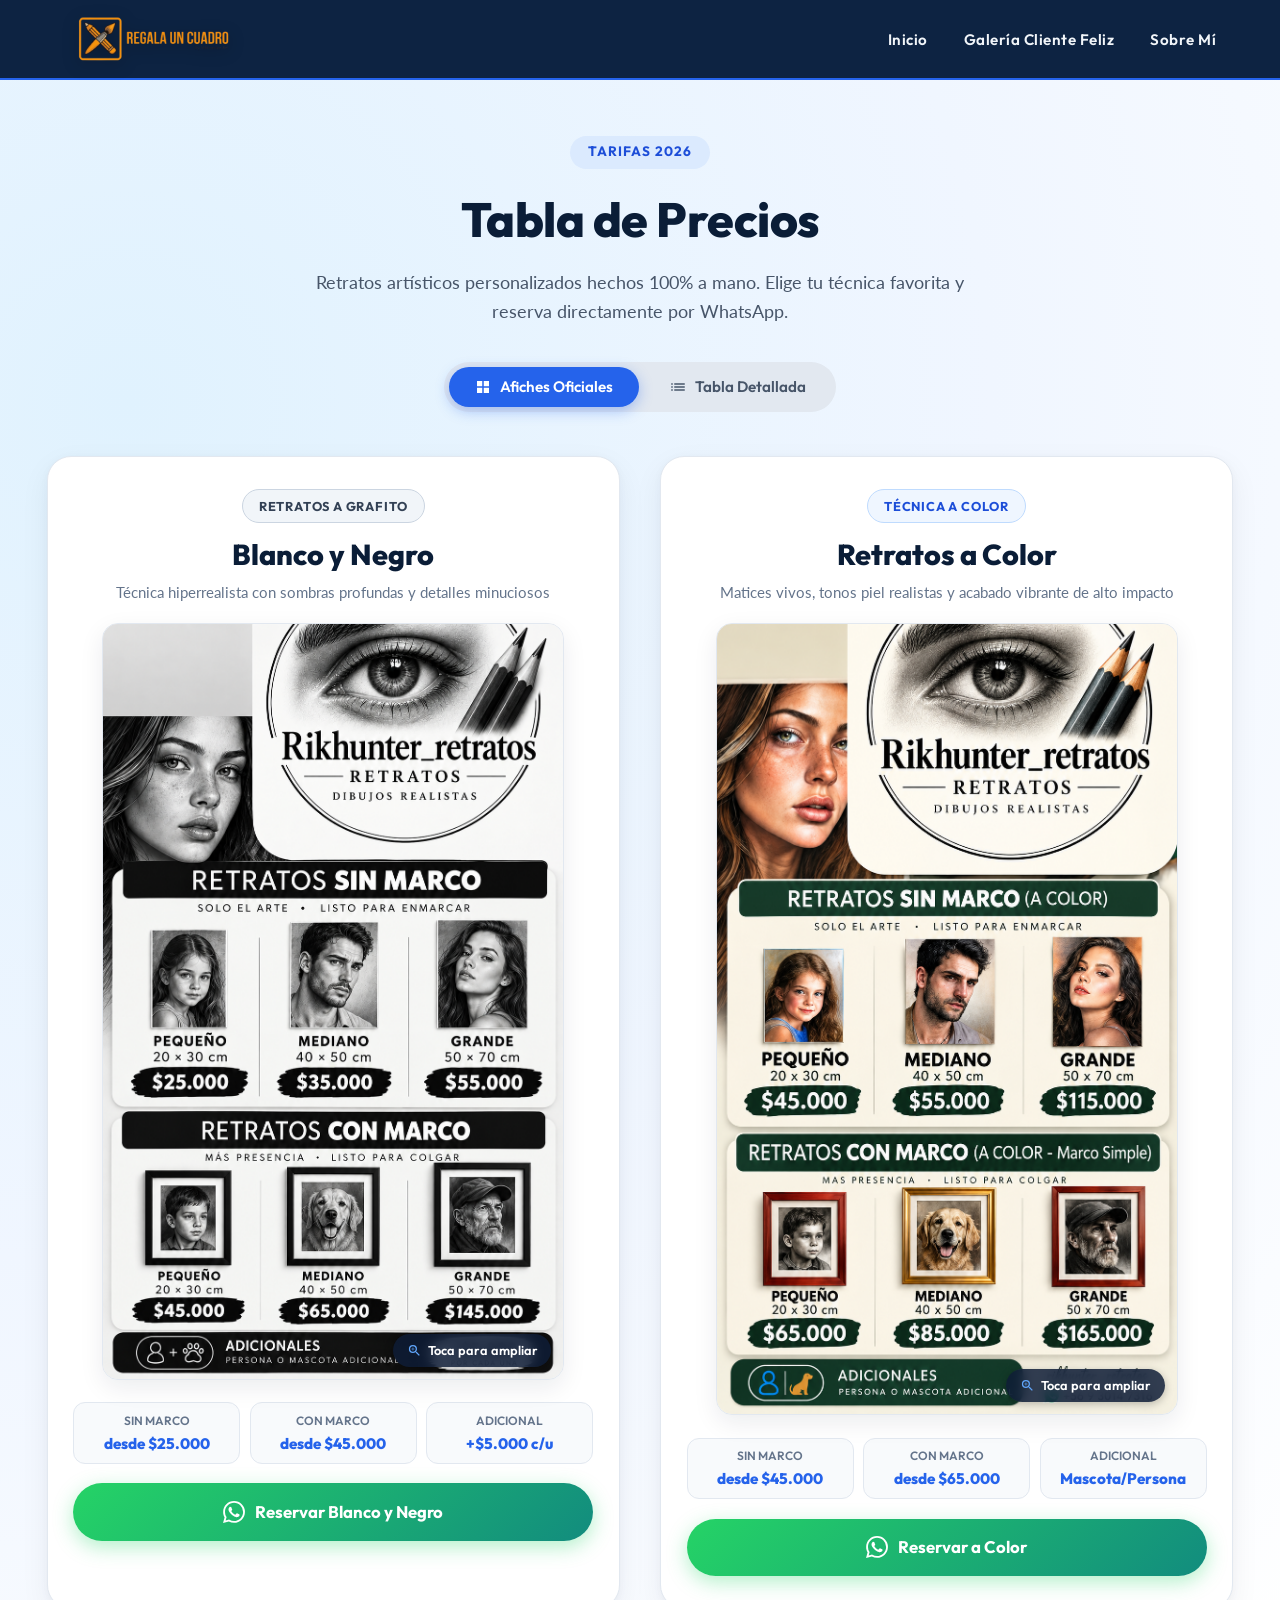
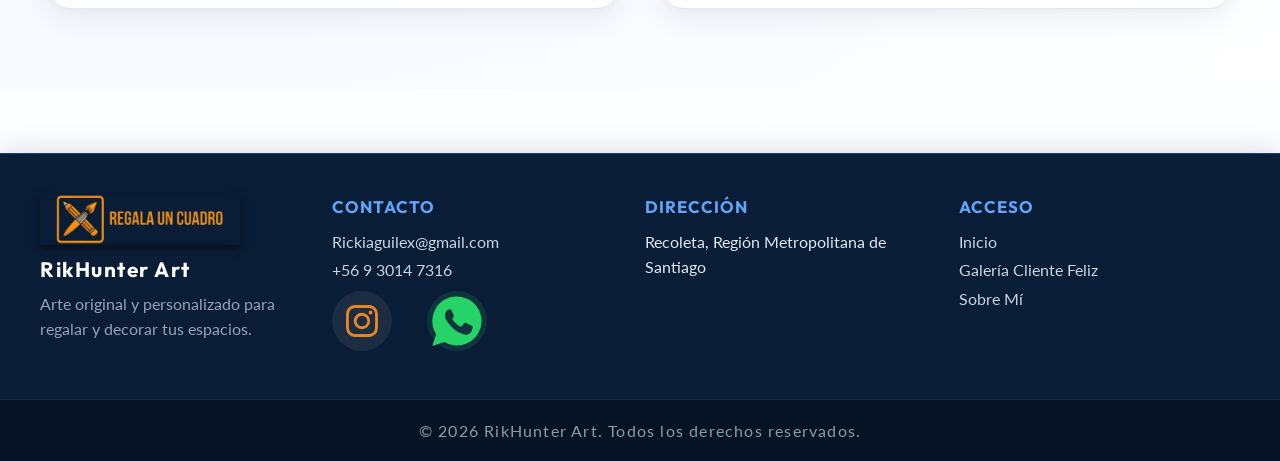
==== commit 04506aa2: "Renovar diseno a tema moderno azul y blanco, actualizar afiche a color PNG y modernizar seccion de p" ====
--- a/index.html
+++ b/index.html
@@ -4,8 +4,9 @@
     <meta charset="UTF-8">
     <meta name="viewport" content="width=device-width, initial-scale=1.0">
     <title>RikHunter Art | Regala un Cuadro</title>
-    <link href="https://fonts.googleapis.com/css2?family=Playfair+Display:ital,wght@0,400;0,700;1,400&family=Lato:wght@300;400;700&display=swap" rel="stylesheet">
-    <link href="https://fonts.googleapis.com/css2?family=Great+Vibes&display=swap" rel="stylesheet">
+    <link rel="preconnect" href="https://fonts.googleapis.com">
+    <link rel="preconnect" href="https://fonts.gstatic.com" crossorigin>
+    <link href="https://fonts.googleapis.com/css2?family=Outfit:wght@400;500;600;700;800;900&family=Lato:wght@300;400;700&display=swap" rel="stylesheet">
     <link rel="stylesheet" href="styles.css">
 </head>
 <body>
@@ -20,169 +21,253 @@
         </nav>
     </header>
 
-    <section class="seccion-precios-dark">
-        <div class="main-precios-header">
-            <h2 class="precios-cursiva">Tabla de Precios</h2>
-            <p class="precios-subtitulo">Obras realistas personalizadas a lápiz grafito y a color. Elige tu formato favorito y reserva tu cuadro directamente por WhatsApp.</p>
-        </div>
-
-        <!-- Selector de visualización -->
-        <div class="precios-switch-container">
-            <button class="btn-switch active" id="btn-vista-afiches" type="button" onclick="cambiarVistaPrecios('afiches')">
-                🎨 Ver Afiches Oficiales
-            </button>
-            <button class="btn-switch" id="btn-vista-tabla" type="button" onclick="cambiarVistaPrecios('tabla')">
-                📋 Ver Tabla Detallada
-            </button>
+    <section class="seccion-precios-moderna">
+        <div class="precios-header-moderno">
+            <span class="precios-tag-pill">Tarifas 2026</span>
+            <h1 class="precios-titulo-principal">Tabla de Precios</h1>
+            <p class="precios-subtitulo-moderno">Retratos artísticos personalizados hechos 100% a mano. Elige tu técnica favorita y reserva directamente por WhatsApp.</p>
+        </div>
+
+        <!-- Selector de visualización moderno -->
+        <div class="precios-switch-wrap">
+            <div class="precios-switch-pills">
+                <button class="btn-switch-moderno active" id="btn-vista-afiches" type="button" onclick="cambiarVistaPrecios('afiches')">
+                    <svg viewBox="0 0 24 24" class="switch-icon"><path d="M4 4h7v7H4V4zm0 9h7v7H4v-7zm9-9h7v7h-7V4zm0 9h7v7h-7v-7z"/></svg>
+                    Afiches Oficiales
+                </button>
+                <button class="btn-switch-moderno" id="btn-vista-tabla" type="button" onclick="cambiarVistaPrecios('tabla')">
+                    <svg viewBox="0 0 24 24" class="switch-icon"><path d="M3 13h2v-2H3v2zm0 4h2v-2H3v2zm0-8h2V7H3v2zm4 4h14v-2H7v2zm0 4h14v-2H7v2zM7 7v2h14V7H7z"/></svg>
+                    Tabla Detallada
+                </button>
+            </div>
         </div>
 
         <!-- VISTA 1: AFICHES VISUALES CON LAS IMÁGENES -->
-        <div id="contenedor-afiches" class="precios-posters-grid">
+        <div id="contenedor-afiches" class="precios-grid-moderno">
             <!-- AFICHE 1: BLANCO Y NEGRO -->
-            <div class="precio-poster-card">
-                <div class="poster-header-badge">
-                    <span class="badge-tipo bn">Retratos Sin Color (Grafito)</span>
-                    <p class="poster-subtitulo">Dibujos realistas en blanco y negro • Máximo detalle</p>
-                </div>
-
-                <div class="precio-poster-wrap" onclick="abrirModalPrecio('asset/Retratos realistas en blanco y negro.png', 'Retratos Realistas en Blanco y Negro - Tabla de Precios')">
-                    <img src="asset/Retratos realistas en blanco y negro.png" alt="Precios de retratos realistas en blanco y negro" class="precio-poster-img" loading="lazy">
-                    <div class="poster-zoom-hint">
+            <div class="card-afiche-moderno">
+                <div class="card-afiche-header">
+                    <span class="badge-afiche badge-grafito">Retratos a Grafito</span>
+                    <h3 class="card-afiche-titulo">Blanco y Negro</h3>
+                    <p class="card-afiche-desc">Técnica hiperrealista con sombras profundas y detalles minuciosos</p>
+                </div>
+
+                <div class="poster-img-container" onclick="abrirModalPrecio('asset/Retratos realistas en blanco y negro.png', 'Precios Retratos a Grafito - Blanco y Negro')">
+                    <img src="asset/Retratos realistas en blanco y negro.png" alt="Precios de retratos realistas en blanco y negro" class="poster-img-clean" loading="lazy">
+                    <div class="zoom-badge-moderno">
                         <svg viewBox="0 0 24 24"><path d="M15.5 14h-.79l-.28-.27A6.471 6.471 0 0 0 16 9.5 6.5 6.5 0 1 0 9.5 16c1.61 0 3.09-.59 4.23-1.57l.27.28v.79l5 4.99L20.49 19l-4.99-5zm-6 0C7.01 14 5 11.99 5 9.5S7.01 5 9.5 5 14 7.01 14 9.5 11.99 14 9.5 14z"/><path d="M12 10h-2v2H9v-2H7V9h2V7h1v2h2v1z"/></svg>
-                        Ampliar afiche
-                    </div>
-                </div>
-
-                <div class="precios-resumen-pills">
-                    <span class="resumen-pill">Sin Marco: <strong>desde $25.000</strong></span>
-                    <span class="resumen-pill">Con Marco: <strong>desde $45.000</strong></span>
-                    <span class="resumen-pill">Adicional: <strong>+$5.000 c/u</strong></span>
-                </div>
-
-                <div class="cta-precios" style="margin-top: 1.5rem; margin-bottom: 0.5rem;">
-                    <a href="https://wa.me/56930147316?text=Hola%20RikHunter%20Art,%20quisiera%20reservar%20un%20cuadro%20en%20Blanco%20y%20Negro" target="_blank" rel="noopener" class="btn-oro-animado">
-                        <svg xmlns="http://www.w3.org/2000/svg" viewBox="0 0 24 24" class="icono-wa-btn">
-                            <path d="M17.472 14.382c-.297-.149-1.758-.867-2.03-.967-.273-.099-.471-.148-.67.15-.197.297-.767.966-.94 1.164-.173.199-.347.223-.644.075-.297-.15-1.255-.463-2.39-1.475-.883-.788-1.48-1.761-1.653-2.059-.173-.297-.018-.458.13-.606.134-.133.298-.347.446-.52.149-.174.198-.298.298-.497.099-.198.05-.371-.025-.52-.075-.149-.669-1.612-.916-2.207-.242-.579-.487-.5-.669-.51a12.8 12.8 0 0 0-.57-.01c-.198 0-.52.074-.792.372-.272.297-1.04 1.016-1.04 2.479 0 1.462 1.065 2.875 1.213 3.074.149.198 2.096 3.2 5.077 4.487.709.306 1.262.489 1.694.625.712.227 1.36.195 1.871.118.571-.085 1.758-.719 2.006-1.413.248-.694.248-1.289.173-1.413-.074-.124-.272-.198-.57-.347m-5.421 7.403h-.004a9.87 9.87 0 0 1-5.031-1.378l-.361-.214-3.741.982.998-3.648-.235-.374a9.86 9.86 0 0 1-1.51-5.26c.001-5.45 4.436-9.884 9.888-9.884 2.64 0 5.122 1.03 6.988 2.898a9.825 9.825 0 0 1 2.893 6.994c-.003 5.45-4.437 9.885-9.885 9.885m8.413-18.297A11.815 11.815 0 0 0 12.05 0C5.495 0 .16 5.335.157 11.892c0 2.096.547 4.142 1.588 5.945L.057 24l6.305-1.654a11.882 11.882 0 0 0 5.683 1.448h.005c6.554 0 11.89-5.335 11.893-11.893a11.821 11.821 0 0 0-3.48-8.413Z"/>
-                        </svg>
-                        ¡Reservar en Blanco y Negro!
+                        Toca para ampliar
+                    </div>
+                </div>
+
+                <div class="pills-resumen-moderno">
+                    <div class="pill-dato">
+                        <span class="pill-label">Sin Marco</span>
+                        <span class="pill-precio">desde $25.000</span>
+                    </div>
+                    <div class="pill-dato">
+                        <span class="pill-label">Con Marco</span>
+                        <span class="pill-precio">desde $45.000</span>
+                    </div>
+                    <div class="pill-dato">
+                        <span class="pill-label">Adicional</span>
+                        <span class="pill-precio">+$5.000 c/u</span>
+                    </div>
+                </div>
+
+                <a href="https://wa.me/56930147316?text=Hola%20RikHunter%20Art,%20quisiera%20reservar%20un%20cuadro%20en%20Blanco%20y%20Negro" target="_blank" rel="noopener" class="btn-wa-moderno">
+                    <svg viewBox="0 0 24 24" class="btn-wa-icon"><path d="M17.472 14.382c-.297-.149-1.758-.867-2.03-.967-.273-.099-.471-.148-.67.15-.197.297-.767.966-.94 1.164-.173.199-.347.223-.644.075-.297-.15-1.255-.463-2.39-1.475-.883-.788-1.48-1.761-1.653-2.059-.173-.297-.018-.458.13-.606.134-.133.298-.347.446-.52.149-.174.198-.298.298-.497.099-.198.05-.371-.025-.52-.075-.149-.669-1.612-.916-2.207-.242-.579-.487-.5-.669-.51a12.8 12.8 0 0 0-.57-.01c-.198 0-.52.074-.792.372-.272.297-1.04 1.016-1.04 2.479 0 1.462 1.065 2.875 1.213 3.074.149.198 2.096 3.2 5.077 4.487.709.306 1.262.489 1.694.625.712.227 1.36.195 1.871.118.571-.085 1.758-.719 2.006-1.413.248-.694.248-1.289.173-1.413-.074-.124-.272-.198-.57-.347m-5.421 7.403h-.004a9.87 9.87 0 0 1-5.031-1.378l-.361-.214-3.741.982.998-3.648-.235-.374a9.86 9.86 0 0 1-1.51-5.26c.001-5.45 4.436-9.884 9.888-9.884 2.64 0 5.122 1.03 6.988 2.898a9.825 9.825 0 0 1 2.893 6.994c-.003 5.45-4.437 9.885-9.885 9.885m8.413-18.297A11.815 11.815 0 0 0 12.05 0C5.495 0 .16 5.335.157 11.892c0 2.096.547 4.142 1.588 5.945L.057 24l6.305-1.654a11.882 11.882 0 0 0 5.683 1.448h.005c6.554 0 11.89-5.335 11.893-11.893a11.821 11.821 0 0 0-3.48-8.413Z"/></svg>
+                    <span>Reservar Blanco y Negro</span>
+                </a>
+            </div>
+
+            <!-- AFICHE 2: A COLOR -->
+            <div class="card-afiche-moderno">
+                <div class="card-afiche-header">
+                    <span class="badge-afiche badge-color">Técnica a Color</span>
+                    <h3 class="card-afiche-titulo">Retratos a Color</h3>
+                    <p class="card-afiche-desc">Matices vivos, tonos piel realistas y acabado vibrante de alto impacto</p>
+                </div>
+
+                <div class="poster-img-container" onclick="abrirModalPrecio('asset/riqui_color.png', 'Precios Retratos a Color')">
+                    <img src="asset/riqui_color.png" alt="Precios de retratos realistas a color" class="poster-img-clean" loading="lazy">
+                    <div class="zoom-badge-moderno">
+                        <svg viewBox="0 0 24 24"><path d="M15.5 14h-.79l-.28-.27A6.471 6.471 0 0 0 16 9.5 6.5 6.5 0 1 0 9.5 16c1.61 0 3.09-.59 4.23-1.57l.27.28v.79l5 4.99L20.49 19l-4.99-5zm-6 0C7.01 14 5 11.99 5 9.5S7.01 5 9.5 5 14 7.01 14 9.5 11.99 14 9.5 14z"/><path d="M12 10h-2v2H9v-2H7V9h2V7h1v2h2v1z"/></svg>
+                        Toca para ampliar
+                    </div>
+                </div>
+
+                <div class="pills-resumen-moderno">
+                    <div class="pill-dato">
+                        <span class="pill-label">Sin Marco</span>
+                        <span class="pill-precio">desde $45.000</span>
+                    </div>
+                    <div class="pill-dato">
+                        <span class="pill-label">Con Marco</span>
+                        <span class="pill-precio">desde $65.000</span>
+                    </div>
+                    <div class="pill-dato">
+                        <span class="pill-label">Adicional</span>
+                        <span class="pill-precio">Mascota/Persona</span>
+                    </div>
+                </div>
+
+                <a href="https://wa.me/56930147316?text=Hola%20RikHunter%20Art,%20quisiera%20reservar%20un%20cuadro%20a%20Color" target="_blank" rel="noopener" class="btn-wa-moderno">
+                    <svg viewBox="0 0 24 24" class="btn-wa-icon"><path d="M17.472 14.382c-.297-.149-1.758-.867-2.03-.967-.273-.099-.471-.148-.67.15-.197.297-.767.966-.94 1.164-.173.199-.347.223-.644.075-.297-.15-1.255-.463-2.39-1.475-.883-.788-1.48-1.761-1.653-2.059-.173-.297-.018-.458.13-.606.134-.133.298-.347.446-.52.149-.174.198-.298.298-.497.099-.198.05-.371-.025-.52-.075-.149-.669-1.612-.916-2.207-.242-.579-.487-.5-.669-.51a12.8 12.8 0 0 0-.57-.01c-.198 0-.52.074-.792.372-.272.297-1.04 1.016-1.04 2.479 0 1.462 1.065 2.875 1.213 3.074.149.198 2.096 3.2 5.077 4.487.709.306 1.262.489 1.694.625.712.227 1.36.195 1.871.118.571-.085 1.758-.719 2.006-1.413.248-.694.248-1.289.173-1.413-.074-.124-.272-.198-.57-.347m-5.421 7.403h-.004a9.87 9.87 0 0 1-5.031-1.378l-.361-.214-3.741.982.998-3.648-.235-.374a9.86 9.86 0 0 1-1.51-5.26c.001-5.45 4.436-9.884 9.888-9.884 2.64 0 5.122 1.03 6.988 2.898a9.825 9.825 0 0 1 2.893 6.994c-.003 5.45-4.437 9.885-9.885 9.885m8.413-18.297A11.815 11.815 0 0 0 12.05 0C5.495 0 .16 5.335.157 11.892c0 2.096.547 4.142 1.588 5.945L.057 24l6.305-1.654a11.882 11.882 0 0 0 5.683 1.448h.005c6.554 0 11.89-5.335 11.893-11.893a11.821 11.821 0 0 0-3.48-8.413Z"/></svg>
+                    <span>Reservar a Color</span>
+                </a>
+            </div>
+        </div>
+
+        <!-- VISTA 2: TABLA DETALLADA -->
+        <div id="contenedor-tabla" class="tabla-moderna-wrapper" style="display: none;">
+            <div class="tabla-dos-columnas-moderna">
+                <!-- COLUMNA BLANCO Y NEGRO -->
+                <div class="columna-precios-moderna">
+                    <div class="columna-header">
+                        <span class="badge-afiche badge-grafito">Sin Color</span>
+                        <h3 class="columna-titulo">Retratos a Grafito</h3>
+                    </div>
+
+                    <div class="bloque-precios-moderno">
+                        <div class="categoria-header cat-azul">
+                            <span class="cat-titulo">RETRATOS SIN MARCO</span>
+                            <span class="cat-sub">Solo el arte • Listo para enmarcar</span>
+                        </div>
+                        <div class="items-precios-lista">
+                            <div class="fila-precio-moderna">
+                                <span class="item-medida">Pequeño (20 x 30 cm)</span>
+                                <span class="linea-puntos"></span>
+                                <span class="item-precio">$ 25.000</span>
+                            </div>
+                            <div class="fila-precio-moderna">
+                                <span class="item-medida">Mediano (40 x 50 cm)</span>
+                                <span class="linea-puntos"></span>
+                                <span class="item-precio">$ 35.000</span>
+                            </div>
+                            <div class="fila-precio-moderna">
+                                <span class="item-medida">Grande (50 x 70 cm)</span>
+                                <span class="linea-puntos"></span>
+                                <span class="item-precio">$ 55.000</span>
+                            </div>
+                        </div>
+                    </div>
+
+                    <div class="bloque-precios-moderno">
+                        <div class="categoria-header cat-verde">
+                            <span class="cat-titulo">RETRATOS CON MARCO</span>
+                            <span class="cat-sub">Más presencia • Listo para colgar</span>
+                        </div>
+                        <div class="items-precios-lista">
+                            <div class="fila-precio-moderna">
+                                <span class="item-medida">Pequeño (20 x 30 cm)</span>
+                                <span class="linea-puntos"></span>
+                                <span class="item-precio">$ 45.000</span>
+                            </div>
+                            <div class="fila-precio-moderna">
+                                <span class="item-medida">Mediano (40 x 50 cm)</span>
+                                <span class="linea-puntos"></span>
+                                <span class="item-precio">$ 65.000</span>
+                            </div>
+                            <div class="fila-precio-moderna">
+                                <span class="item-medida">Grande (50 x 70 cm)</span>
+                                <span class="linea-puntos"></span>
+                                <span class="item-precio">$ 145.000</span>
+                            </div>
+                        </div>
+                    </div>
+
+                    <div class="bloque-precios-moderno">
+                        <div class="categoria-header cat-morado">
+                            <span class="cat-titulo">ADICIONALES</span>
+                        </div>
+                        <div class="items-precios-lista">
+                            <div class="fila-precio-moderna">
+                                <span class="item-medida">Persona o mascota extra</span>
+                                <span class="linea-puntos"></span>
+                                <span class="item-precio">+$ 5.000 c/u</span>
+                            </div>
+                        </div>
+                    </div>
+
+                    <a href="https://wa.me/56930147316?text=Hola%20RikHunter%20Art,%20quisiera%20reservar%20un%20cuadro%20en%20Blanco%20y%20Negro" target="_blank" rel="noopener" class="btn-wa-moderno" style="margin-top: 1.5rem;">
+                        <svg viewBox="0 0 24 24" class="btn-wa-icon"><path d="M17.472 14.382c-.297-.149-1.758-.867-2.03-.967-.273-.099-.471-.148-.67.15-.197.297-.767.966-.94 1.164-.173.199-.347.223-.644.075-.297-.15-1.255-.463-2.39-1.475-.883-.788-1.48-1.761-1.653-2.059-.173-.297-.018-.458.13-.606.134-.133.298-.347.446-.52.149-.174.198-.298.298-.497.099-.198.05-.371-.025-.52-.075-.149-.669-1.612-.916-2.207-.242-.579-.487-.5-.669-.51a12.8 12.8 0 0 0-.57-.01c-.198 0-.52.074-.792.372-.272.297-1.04 1.016-1.04 2.479 0 1.462 1.065 2.875 1.213 3.074.149.198 2.096 3.2 5.077 4.487.709.306 1.262.489 1.694.625.712.227 1.36.195 1.871.118.571-.085 1.758-.719 2.006-1.413.248-.694.248-1.289.173-1.413-.074-.124-.272-.198-.57-.347m-5.421 7.403h-.004a9.87 9.87 0 0 1-5.031-1.378l-.361-.214-3.741.982.998-3.648-.235-.374a9.86 9.86 0 0 1-1.51-5.26c.001-5.45 4.436-9.884 9.888-9.884 2.64 0 5.122 1.03 6.988 2.898a9.825 9.825 0 0 1 2.893 6.994c-.003 5.45-4.437 9.885-9.885 9.885m8.413-18.297A11.815 11.815 0 0 0 12.05 0C5.495 0 .16 5.335.157 11.892c0 2.096.547 4.142 1.588 5.945L.057 24l6.305-1.654a11.882 11.882 0 0 0 5.683 1.448h.005c6.554 0 11.89-5.335 11.893-11.893a11.821 11.821 0 0 0-3.48-8.413Z"/></svg>
+                        <span>Reservar Blanco y Negro</span>
                     </a>
                 </div>
-            </div>
-
-            <!-- AFICHE 2: A COLOR -->
-            <div class="precio-poster-card">
-                <div class="poster-header-badge">
-                    <span class="badge-tipo">Retratos a Color</span>
-                    <p class="poster-subtitulo">Técnica artística a color con tonos vibrantes y realistas</p>
-                </div>
-
-                <div class="precio-poster-wrap" onclick="abrirModalPrecio('asset/riqui_color.jpeg', 'Retratos Realistas a Color - Tabla de Precios')">
-                    <img src="asset/riqui_color.jpeg" alt="Precios de retratos realistas a color" class="precio-poster-img" loading="lazy">
-                    <div class="poster-zoom-hint">
-                        <svg viewBox="0 0 24 24"><path d="M15.5 14h-.79l-.28-.27A6.471 6.471 0 0 0 16 9.5 6.5 6.5 0 1 0 9.5 16c1.61 0 3.09-.59 4.23-1.57l.27.28v.79l5 4.99L20.49 19l-4.99-5zm-6 0C7.01 14 5 11.99 5 9.5S7.01 5 9.5 5 14 7.01 14 9.5 11.99 14 9.5 14z"/><path d="M12 10h-2v2H9v-2H7V9h2V7h1v2h2v1z"/></svg>
-                        Ampliar afiche
-                    </div>
-                </div>
-
-                <div class="precios-resumen-pills">
-                    <span class="resumen-pill">Sin Marco: <strong>desde $45.000</strong></span>
-                    <span class="resumen-pill">Con Marco: <strong>desde $65.000</strong></span>
-                    <span class="resumen-pill">Adicional: <strong>Mascota o Persona</strong></span>
-                </div>
-
-                <div class="cta-precios" style="margin-top: 1.5rem; margin-bottom: 0.5rem;">
-                    <a href="https://wa.me/56930147316?text=Hola%20RikHunter%20Art,%20quisiera%20reservar%20un%20cuadro%20a%20Color" target="_blank" rel="noopener" class="btn-oro-animado">
-                        <svg xmlns="http://www.w3.org/2000/svg" viewBox="0 0 24 24" class="icono-wa-btn">
-                            <path d="M17.472 14.382c-.297-.149-1.758-.867-2.03-.967-.273-.099-.471-.148-.67.15-.197.297-.767.966-.94 1.164-.173.199-.347.223-.644.075-.297-.15-1.255-.463-2.39-1.475-.883-.788-1.48-1.761-1.653-2.059-.173-.297-.018-.458.13-.606.134-.133.298-.347.446-.52.149-.174.198-.298.298-.497.099-.198.05-.371-.025-.52-.075-.149-.669-1.612-.916-2.207-.242-.579-.487-.5-.669-.51a12.8 12.8 0 0 0-.57-.01c-.198 0-.52.074-.792.372-.272.297-1.04 1.016-1.04 2.479 0 1.462 1.065 2.875 1.213 3.074.149.198 2.096 3.2 5.077 4.487.709.306 1.262.489 1.694.625.712.227 1.36.195 1.871.118.571-.085 1.758-.719 2.006-1.413.248-.694.248-1.289.173-1.413-.074-.124-.272-.198-.57-.347m-5.421 7.403h-.004a9.87 9.87 0 0 1-5.031-1.378l-.361-.214-3.741.982.998-3.648-.235-.374a9.86 9.86 0 0 1-1.51-5.26c.001-5.45 4.436-9.884 9.888-9.884 2.64 0 5.122 1.03 6.988 2.898a9.825 9.825 0 0 1 2.893 6.994c-.003 5.45-4.437 9.885-9.885 9.885m8.413-18.297A11.815 11.815 0 0 0 12.05 0C5.495 0 .16 5.335.157 11.892c0 2.096.547 4.142 1.588 5.945L.057 24l6.305-1.654a11.882 11.882 0 0 0 5.683 1.448h.005c6.554 0 11.89-5.335 11.893-11.893a11.821 11.821 0 0 0-3.48-8.413Z"/>
-                        </svg>
-                        ¡Reservar a Color!
-                    </a>
-                </div>
-            </div>
-        </div>
-
-        <!-- VISTA 2: TABLA DE PRECIOS DETALLADA -->
-        <div id="contenedor-tabla" class="pizarra-vertical-contenedor" style="display: none;">
-            <div class="precios-dos-columnas" style="display: flex; flex-wrap: wrap; gap: 2.5rem; justify-content: center; align-items: flex-start; width: 100%; max-width: 1200px; margin: 0 auto;">
-                
-                <!-- COLUMNA BLANCO Y NEGRO -->
-                <div class="precios-lista" style="flex: 1 1 340px; min-width: 300px; max-width: 440px; background: rgba(0,0,0,0.22); border: 1px solid rgba(255,255,255,0.08); border-radius: 18px; padding: 1.8rem 1.2rem; margin-bottom: 1.5rem;">
-                    <h2 class="precios-titulo" style="text-align:center; color:#e0e0e0; margin-bottom:1.2rem;">RETRATOS <span style="color:#ffffff">SIN COLOR (GRAFITO)</span></h2>
-                    
-                    <div class="precio-grupo">
-                        <div class="precio-etiqueta" style="background: linear-gradient(90deg, #2b2b2b, #484848, #2b2b2b); border-color: #bdbdbd;">RETRATOS SIN MARCO<span style="display:block; font-size:0.75rem; color:#dcdcdc; letter-spacing:0.5px; text-transform:none;">Solo el arte • Listo para enmarcar</span></div>
-                        <div class="precio-caja">
-                            <div class="precio-fila"><span class="medida">Pequeño (20 x 30 cm)</span><span class="puntos"></span><span class="valor">$ 25.000</span></div>
-                            <div class="precio-fila"><span class="medida">Mediano (40 x 50 cm)</span><span class="puntos"></span><span class="valor">$ 35.000</span></div>
-                            <div class="precio-fila"><span class="medida">Grande (50 x 70 cm)</span><span class="puntos"></span><span class="valor">$ 55.000</span></div>
-                        </div>
-                    </div>
-                    
-                    <div class="precio-grupo">
-                        <div class="precio-etiqueta" style="background: linear-gradient(90deg, #2b2b2b, #484848, #2b2b2b); border-color: #bdbdbd;">RETRATOS CON MARCO<span style="display:block; font-size:0.75rem; color:#dcdcdc; letter-spacing:0.5px; text-transform:none;">Más presencia • Listo para colgar</span></div>
-                        <div class="precio-caja">
-                            <div class="precio-fila"><span class="medida">Pequeño (20 x 30 cm)</span><span class="puntos"></span><span class="valor">$ 45.000</span></div>
-                            <div class="precio-fila"><span class="medida">Mediano (40 x 50 cm)</span><span class="puntos"></span><span class="valor">$ 65.000</span></div>
-                            <div class="precio-fila"><span class="medida">Grande (50 x 70 cm)</span><span class="puntos"></span><span class="valor">$ 145.000</span></div>
-                        </div>
-                    </div>
-                    
-                    <div class="precio-grupo">
-                        <div class="precio-etiqueta" style="background: linear-gradient(90deg, #1f1f1f, #333333, #1f1f1f); border-color: #e3b04b;">ADICIONALES</div>
-                        <div class="precio-caja">
-                            <div class="precio-fila"><span class="medida">Persona o mascota extra</span><span class="puntos"></span><span class="valor">+$ 5.000 c/u</span></div>
-                        </div>
-                    </div>
-                    
-                    <div class="cta-precios">
-                        <a href="https://wa.me/56930147316?text=Hola%20RikHunter%20Art,%20quisiera%20reservar%20un%20cuadro%20en%20Blanco%20y%20Negro" target="_blank" rel="noopener" class="btn-oro-animado">
-                            <svg xmlns="http://www.w3.org/2000/svg" viewBox="0 0 24 24" class="icono-wa-btn">
-                                <path d="M17.472 14.382c-.297-.149-1.758-.867-2.03-.967-.273-.099-.471-.148-.67.15-.197.297-.767.966-.94 1.164-.173.199-.347.223-.644.075-.297-.15-1.255-.463-2.39-1.475-.883-.788-1.48-1.761-1.653-2.059-.173-.297-.018-.458.13-.606.134-.133.298-.347.446-.52.149-.174.198-.298.298-.497.099-.198.05-.371-.025-.52-.075-.149-.669-1.612-.916-2.207-.242-.579-.487-.5-.669-.51a12.8 12.8 0 0 0-.57-.01c-.198 0-.52.074-.792.372-.272.297-1.04 1.016-1.04 2.479 0 1.462 1.065 2.875 1.213 3.074.149.198 2.096 3.2 5.077 4.487.709.306 1.262.489 1.694.625.712.227 1.36.195 1.871.118.571-.085 1.758-.719 2.006-1.413.248-.694.248-1.289.173-1.413-.074-.124-.272-.198-.57-.347m-5.421 7.403h-.004a9.87 9.87 0 0 1-5.031-1.378l-.361-.214-3.741.982.998-3.648-.235-.374a9.86 9.86 0 0 1-1.51-5.26c.001-5.45 4.436-9.884 9.888-9.884 2.64 0 5.122 1.03 6.988 2.898a9.825 9.825 0 0 1 2.893 6.994c-.003 5.45-4.437 9.885-9.885 9.885m8.413-18.297A11.815 11.815 0 0 0 12.05 0C5.495 0 .16 5.335.157 11.892c0 2.096.547 4.142 1.588 5.945L.057 24l6.305-1.654a11.882 11.882 0 0 0 5.683 1.448h.005c6.554 0 11.89-5.335 11.893-11.893a11.821 11.821 0 0 0-3.48-8.413Z"/>
-                            </svg>
-                            ¡Quiero Reservar mi cuadro!
-                        </a>
-                    </div>
-                </div>
 
                 <!-- COLUMNA A COLOR -->
-                <div class="precios-lista" style="flex: 1 1 340px; min-width: 300px; max-width: 440px; background: rgba(0,0,0,0.22); border: 1px solid rgba(227,176,75,0.15); border-radius: 18px; padding: 1.8rem 1.2rem; margin-bottom: 1.5rem;">
-                    <h2 class="precios-titulo" style="text-align:center; color:#e3b04b; margin-bottom:1.2rem;">RETRATOS A <span style="color:#fcebb6">COLOR</span></h2>
-                    
-                    <div class="precio-grupo">
-                        <div class="precio-etiqueta">RETRATOS SIN MARCO (A COLOR)<span style="display:block; font-size:0.75rem; color:#fcebb6; letter-spacing:0.5px; text-transform:none;">Solo el arte • Listo para enmarcar</span></div>
-                        <div class="precio-caja">
-                            <div class="precio-fila"><span class="medida">Pequeño (20 x 30 cm)</span><span class="puntos"></span><span class="valor">$ 45.000</span></div>
-                            <div class="precio-fila"><span class="medida">Mediano (40 x 50 cm)</span><span class="puntos"></span><span class="valor">$ 55.000</span></div>
-                            <div class="precio-fila"><span class="medida">Grande (50 x 70 cm)</span><span class="puntos"></span><span class="valor">$ 115.000</span></div>
-                        </div>
-                    </div>
-                    
-                    <div class="precio-grupo">
-                        <div class="precio-etiqueta">RETRATOS CON MARCO (SIMPLE)<span style="display:block; font-size:0.75rem; color:#fcebb6; letter-spacing:0.5px; text-transform:none;">Más presencia • Listo para colgar</span></div>
-                        <div class="precio-caja">
-                            <div class="precio-fila"><span class="medida">Pequeño (20 x 30 cm)</span><span class="puntos"></span><span class="valor">$ 65.000</span></div>
-                            <div class="precio-fila"><span class="medida">Mediano (40 x 50 cm)</span><span class="puntos"></span><span class="valor">$ 85.000</span></div>
-                            <div class="precio-fila"><span class="medida">Grande (50 x 70 cm)</span><span class="puntos"></span><span class="valor">$ 165.000</span></div>
-                        </div>
-                    </div>
-                    
-                    <div class="precio-grupo">
-                        <div class="precio-etiqueta">ADICIONALES</div>
-                        <div class="precio-caja">
-                            <div class="precio-fila"><span class="medida">Persona o mascota adicional</span><span class="puntos"></span><span class="valor">Consultar vía WhatsApp</span></div>
-                        </div>
-                    </div>
-                    
-                    <div class="cta-precios">
-                        <a href="https://wa.me/56930147316?text=Hola%20RikHunter%20Art,%20quisiera%20reservar%20un%20cuadro%20a%20Color" target="_blank" rel="noopener" class="btn-oro-animado">
-                            <svg xmlns="http://www.w3.org/2000/svg" viewBox="0 0 24 24" class="icono-wa-btn">
-                                <path d="M17.472 14.382c-.297-.149-1.758-.867-2.03-.967-.273-.099-.471-.148-.67.15-.197.297-.767.966-.94 1.164-.173.199-.347.223-.644.075-.297-.15-1.255-.463-2.39-1.475-.883-.788-1.48-1.761-1.653-2.059-.173-.297-.018-.458.13-.606.134-.133.298-.347.446-.52.149-.174.198-.298.298-.497.099-.198.05-.371-.025-.52-.075-.149-.669-1.612-.916-2.207-.242-.579-.487-.5-.669-.51a12.8 12.8 0 0 0-.57-.01c-.198 0-.52.074-.792.372-.272.297-1.04 1.016-1.04 2.479 0 1.462 1.065 2.875 1.213 3.074.149.198 2.096 3.2 5.077 4.487.709.306 1.262.489 1.694.625.712.227 1.36.195 1.871.118.571-.085 1.758-.719 2.006-1.413.248-.694.248-1.289.173-1.413-.074-.124-.272-.198-.57-.347m-5.421 7.403h-.004a9.87 9.87 0 0 1-5.031-1.378l-.361-.214-3.741.982.998-3.648-.235-.374a9.86 9.86 0 0 1-1.51-5.26c.001-5.45 4.436-9.884 9.888-9.884 2.64 0 5.122 1.03 6.988 2.898a9.825 9.825 0 0 1 2.893 6.994c-.003 5.45-4.437 9.885-9.885 9.885m8.413-18.297A11.815 11.815 0 0 0 12.05 0C5.495 0 .16 5.335.157 11.892c0 2.096.547 4.142 1.588 5.945L.057 24l6.305-1.654a11.882 11.882 0 0 0 5.683 1.448h.005c6.554 0 11.89-5.335 11.893-11.893a11.821 11.821 0 0 0-3.48-8.413Z"/>
-                            </svg>
-                            ¡Quiero Reservar mi cuadro!
-                        </a>
-                    </div>
-                </div>
-
+                <div class="columna-precios-moderna">
+                    <div class="columna-header">
+                        <span class="badge-afiche badge-color">A Color</span>
+                        <h3 class="columna-titulo">Retratos a Color</h3>
+                    </div>
+
+                    <div class="bloque-precios-moderno">
+                        <div class="categoria-header cat-azul">
+                            <span class="cat-titulo">RETRATOS SIN MARCO (A COLOR)</span>
+                            <span class="cat-sub">Solo el arte • Listo para enmarcar</span>
+                        </div>
+                        <div class="items-precios-lista">
+                            <div class="fila-precio-moderna">
+                                <span class="item-medida">Pequeño (20 x 30 cm)</span>
+                                <span class="linea-puntos"></span>
+                                <span class="item-precio">$ 45.000</span>
+                            </div>
+                            <div class="fila-precio-moderna">
+                                <span class="item-medida">Mediano (40 x 50 cm)</span>
+                                <span class="linea-puntos"></span>
+                                <span class="item-precio">$ 55.000</span>
+                            </div>
+                            <div class="fila-precio-moderna">
+                                <span class="item-medida">Grande (50 x 70 cm)</span>
+                                <span class="linea-puntos"></span>
+                                <span class="item-precio">$ 115.000</span>
+                            </div>
+                        </div>
+                    </div>
+
+                    <div class="bloque-precios-moderno">
+                        <div class="categoria-header cat-verde">
+                            <span class="cat-titulo">RETRATOS CON MARCO (SIMPLE)</span>
+                            <span class="cat-sub">Más presencia • Listo para colgar</span>
+                        </div>
+                        <div class="items-precios-lista">
+                            <div class="fila-precio-moderna">
+                                <span class="item-medida">Pequeño (20 x 30 cm)</span>
+                                <span class="linea-puntos"></span>
+                                <span class="item-precio">$ 65.000</span>
+                            </div>
+                            <div class="fila-precio-moderna">
+                                <span class="item-medida">Mediano (40 x 50 cm)</span>
+                                <span class="linea-puntos"></span>
+                                <span class="item-precio">$ 85.000</span>
+                            </div>
+                            <div class="fila-precio-moderna">
+                                <span class="item-medida">Grande (50 x 70 cm)</span>
+                                <span class="linea-puntos"></span>
+                                <span class="item-precio">$ 165.000</span>
+                            </div>
+                        </div>
+                    </div>
+
+                    <div class="bloque-precios-moderno">
+                        <div class="categoria-header cat-morado">
+                            <span class="cat-titulo">ADICIONALES</span>
+                        </div>
+                        <div class="items-precios-lista">
+                            <div class="fila-precio-moderna">
+                                <span class="item-medida">Persona o mascota extra</span>
+                                <span class="linea-puntos"></span>
+                                <span class="item-precio">Consultar WhatsApp</span>
+                            </div>
+                        </div>
+                    </div>
+
+                    <a href="https://wa.me/56930147316?text=Hola%20RikHunter%20Art,%20quisiera%20reservar%20un%20cuadro%20a%20Color" target="_blank" rel="noopener" class="btn-wa-moderno" style="margin-top: 1.5rem;">
+                        <svg viewBox="0 0 24 24" class="btn-wa-icon"><path d="M17.472 14.382c-.297-.149-1.758-.867-2.03-.967-.273-.099-.471-.148-.67.15-.197.297-.767.966-.94 1.164-.173.199-.347.223-.644.075-.297-.15-1.255-.463-2.39-1.475-.883-.788-1.48-1.761-1.653-2.059-.173-.297-.018-.458.13-.606.134-.133.298-.347.446-.52.149-.174.198-.298.298-.497.099-.198.05-.371-.025-.52-.075-.149-.669-1.612-.916-2.207-.242-.579-.487-.5-.669-.51a12.8 12.8 0 0 0-.57-.01c-.198 0-.52.074-.792.372-.272.297-1.04 1.016-1.04 2.479 0 1.462 1.065 2.875 1.213 3.074.149.198 2.096 3.2 5.077 4.487.709.306 1.262.489 1.694.625.712.227 1.36.195 1.871.118.571-.085 1.758-.719 2.006-1.413.248-.694.248-1.289.173-1.413-.074-.124-.272-.198-.57-.347m-5.421 7.403h-.004a9.87 9.87 0 0 1-5.031-1.378l-.361-.214-3.741.982.998-3.648-.235-.374a9.86 9.86 0 0 1-1.51-5.26c.001-5.45 4.436-9.884 9.888-9.884 2.64 0 5.122 1.03 6.988 2.898a9.825 9.825 0 0 1 2.893 6.994c-.003 5.45-4.437 9.885-9.885 9.885m8.413-18.297A11.815 11.815 0 0 0 12.05 0C5.495 0 .16 5.335.157 11.892c0 2.096.547 4.142 1.588 5.945L.057 24l6.305-1.654a11.882 11.882 0 0 0 5.683 1.448h.005c6.554 0 11.89-5.335 11.893-11.893a11.821 11.821 0 0 0-3.48-8.413Z"/></svg>
+                    <span>Reservar a Color</span>
+                </a>
             </div>
         </div>
     </section>
--- a/styles.css
+++ b/styles.css
@@ -72,35 +72,43 @@
 }
 /* styles.css - Estilos principales para RikHunter Art */
 :root {
-    --cafe-fondo: #2c1e16;
-    --cafe-header: #1f140e;
-    --crema: #f4ebd8;
+    --azul-oscuro: #0a1d37;
+    --azul-header: #0d2342;
+    --azul-primario: #2563eb;
+    --azul-hover: #1d4ed8;
+    --azul-suave: #f0f7ff;
+    --azul-borde: #dbeafe;
+    --blanco: #ffffff;
+    --gris-fondo: #f8fafc;
+    --gris-borde: #e2e8f0;
+    --texto-oscuro: #0f172a;
+    --texto-secundario: #475569;
     --naranja-logo: #e88624;
-    --texto-claro: #f4ebd8;
-    --texto-oscuro: #2c1e16;
 }
 
 body {
     font-family: 'Lato', sans-serif;
-    background: url('fondo_azul.png') center center/cover no-repeat fixed;
+    background-color: #f8fafc;
+    background-image: linear-gradient(180deg, #edf4fc 0%, #f4f8fd 40%, #ffffff 100%);
     color: var(--texto-oscuro);
     margin: 0;
     padding: 0;
     line-height: 1.6;
 }
 
-h1, h2, h3, .serif-font {
-    font-family: 'Playfair Display', serif;
-    font-weight: normal;
+h1, h2, h3 {
+    font-family: 'Outfit', sans-serif;
+    font-weight: 700;
 }
 
 header {
-    background-color: var(--cafe-header);
+    background-color: var(--azul-header);
     padding: 1rem 5%;
     display: flex;
     justify-content: space-between;
     align-items: center;
-    border-bottom: 2px solid var(--naranja-logo);
+    border-bottom: 2px solid var(--azul-primario);
+    box-shadow: 0 4px 20px rgba(10, 29, 55, 0.12);
 }
 
 .logo-container {
@@ -111,21 +119,22 @@
 .logo-img {
     width: 180px;
     height: auto;
-    box-shadow: 0 4px 8px rgba(0,0,0,0.5);
+    filter: drop-shadow(0 4px 8px rgba(0,0,0,0.3));
 }
 
 nav a {
-    color: var(--texto-claro);
+    color: #f1f5f9;
     text-decoration: none;
     margin-left: 2rem;
-    font-size: 0.9rem;
-    text-transform: uppercase;
-    letter-spacing: 1px;
-    transition: color 0.3s;
+    font-size: 0.95rem;
+    font-weight: 600;
+    font-family: 'Outfit', sans-serif;
+    letter-spacing: 0.5px;
+    transition: color 0.2s, transform 0.2s;
 }
 
 nav a:hover {
-    color: var(--naranja-logo);
+    color: #60a5fa;
 }
 
 .hero {
@@ -369,530 +378,412 @@
     color: #fff;
     transform: scale(1.08);
 }
-/* --- ESTILOS TABLA DE PRECIOS DARK (VERSIÓN COMPACTA) --- */
-.seccion-precios-dark {
-    background-color: #0a0a0a;
-    background-image: radial-gradient(circle at top right, #1f1f1f 0%, #0a0a0a 60%);
+/* --- SECCIÓN PRECIOS MODERNA (TEMA AZUL Y BLANCO) --- */
+.seccion-precios-moderna {
+    background-color: #f0f6ff;
+    background-image: radial-gradient(circle at 10% 20%, #e0f2fe 0%, #f0f6ff 50%, #ffffff 100%);
+    color: var(--texto-oscuro);
+    padding: 3.5rem 1.5rem 5rem;
+    font-family: 'Lato', sans-serif;
+    position: relative;
+    overflow: hidden;
+}
+
+.precios-header-moderno {
+    text-align: center;
+    margin-bottom: 2.2rem;
+}
+
+.precios-tag-pill {
+    display: inline-block;
+    background: #dbeafe;
+    color: #1d4ed8;
+    font-size: 0.85rem;
+    font-weight: 700;
+    letter-spacing: 1px;
+    text-transform: uppercase;
+    padding: 0.35rem 1.1rem;
+    border-radius: 50px;
+    margin-bottom: 0.8rem;
+    font-family: 'Outfit', sans-serif;
+}
+
+.precios-titulo-principal {
+    font-family: 'Outfit', sans-serif;
+    font-size: 3rem;
+    font-weight: 800;
+    color: #0a1d37;
+    margin: 0 0 0.6rem 0;
+    letter-spacing: -0.5px;
+}
+
+.precios-subtitulo-moderno {
+    color: #475569;
+    font-size: 1.15rem;
+    max-width: 650px;
+    margin: 0 auto;
+    font-weight: 400;
+}
+
+/* Switcher Moderno */
+.precios-switch-wrap {
+    display: flex;
+    justify-content: center;
+    margin-bottom: 2.8rem;
+}
+
+.precios-switch-pills {
+    display: inline-flex;
+    background: #e2e8f0;
+    padding: 5px;
+    border-radius: 40px;
+    gap: 4px;
+}
+
+.btn-switch-moderno {
+    background: transparent;
+    border: none;
+    padding: 0.65rem 1.6rem;
+    border-radius: 30px;
+    font-family: 'Outfit', sans-serif;
+    font-size: 0.95rem;
+    font-weight: 600;
+    color: #475569;
+    cursor: pointer;
+    display: inline-flex;
+    align-items: center;
+    gap: 8px;
+    transition: all 0.25s ease;
+}
+
+.btn-switch-moderno:hover {
+    color: #0f172a;
+}
+
+.btn-switch-moderno.active {
+    background: #2563eb;
     color: #ffffff;
-    padding: 3rem 1.5rem; /* Reducido el espacio superior e inferior */
-    font-family: 'Lato', sans-serif;
-    overflow: hidden;
-}
-
-.precios-header {
-    text-align: center;
-    margin-bottom: 2rem; /* Reducido */
-}
-
-.precios-cursiva {
-    font-family: 'Great Vibes', cursive;
-    color: #e3b04b;
-    font-size: 3.2rem; /* Antes 4.5rem */
-    margin: 0;
-    font-weight: normal;
-    text-shadow: 2px 2px 4px rgba(0,0,0,0.8);
-}
-
-.precios-titulo {
-    font-size: 2.2rem; /* Antes 3rem */
-    margin: -8px 0 0 0;
-    letter-spacing: 2px;
-    font-family: 'Lato', sans-serif;
-}
-
-.resalte-oro {
-    color: #e3b04b;
-}
-
-.precios-contenedor {
-    display: flex;
-    flex-wrap: wrap;
-    max-width: 900px; /* Reducido para que las cajas no se estiren tanto */
-    margin: 0 auto;
-    gap: 2rem; /* Antes 3rem */
-}
-
-.precios-lista {
-    flex: 1;
-    min-width: 300px;
-}
-
-.precios-imagenes {
-    flex: 1;
-    min-width: 300px;
-    position: relative;
-    display: flex;
-    flex-direction: column;
-    align-items: center;
-    padding-top: 1rem;
-}
-
-/* Cajas de precios */
-.precio-grupo {
-    margin-bottom: 1.8rem; /* Reducido */
-    display: flex;
-    flex-direction: column;
-    align-items: center;
-}
-
-.precio-etiqueta {
-    background: linear-gradient(to right, #4a2c11, #804b20, #4a2c11);
-    color: #fff;
-    padding: 0.4rem 1.8rem; /* Reducido */
-    border-radius: 20px;
-    font-size: 0.95rem; /* Antes 1.1rem */
-    letter-spacing: 1.2px;
-    margin-bottom: -15px; 
-    z-index: 2;
-    border: 1px solid #e3b04b;
-    box-shadow: 0 4px 8px rgba(0,0,0,0.5);
-    text-align: center;
-}
-
-.etiqueta-cursiva {
-    display: block;
-    font-family: 'Great Vibes', cursive;
-    color: #fcebb6;
-    font-size: 1.4rem; /* Antes 1.8rem */
-    text-transform: none;
-    margin-top: -3px;
-}
-
-.precio-caja {
-    background: #141414;
-    border: 1px solid #333;
-    border-radius: 12px;
-    padding: 2.2rem 1.5rem 1.2rem 1.5rem; /* Reducido el relleno interno */
-    width: 100%;
-    box-shadow: inset 0 0 15px rgba(255, 255, 255, 0.03), 0 10px 20px rgba(0,0,0,0.6);
-}
-
-.precio-fila {
-    display: flex;
-    align-items: center;
-    margin-bottom: 0.8rem; /* Reducido */
-    font-size: 1.1rem; /* Antes 1.4rem */
-}
-
-.medida {
-    font-weight: bold;
-    display: flex;
-    align-items: center;
-    color: #ffffff;
-}
-
-.medida::before {
-    content: '◉';
-    color: #777;
-    margin-right: 8px;
-    font-size: 0.7rem; /* Reducido */
-}
-
-.puntos {
-    flex-grow: 1;
-    border-bottom: 2px dotted #555;
-    margin: 0 12px;
-    position: relative;
-    top: -4px;
-}
-
-.valor {
-    color: #e3b04b;
-    font-weight: bold;
-    font-size: 1.25rem; /* Antes 1.6rem */
-}
-
-/* Estilos de las imágenes apiladas */
-.img-marco {
-    max-width: 200px; /* Antes 280px */
-    box-shadow: 10px 10px 20px rgba(0,0,0,0.7);
-    transition: transform 0.4s;
-    position: relative;
-}
-
-.img-marco:hover {
-    transform: scale(1.05) !important;
-    z-index: 10 !important;
-}
-
-.marco-1 {
-    transform: rotate(4deg);
-    z-index: 1;
-}
-
-.marco-2 {
-    transform: rotate(-3deg);
-    margin-top: -45px; /* Ajustado al nuevo tamaño de imagen */
-    z-index: 2;
-}
-
-.marco-3 {
-    transform: rotate(2deg);
-    margin-top: -45px; /* Ajustado al nuevo tamaño de imagen */
-    z-index: 3;
-}
-
-/* Responsividad para móviles */
-@media (max-width: 768px) {
-    .precios-contenedor {
-        flex-direction: column;
-    }
-    .precio-fila {
-        font-size: 1rem;
-    }
-    .valor {
-        font-size: 1.1rem;
-    }
-    .precios-cursiva {
-        font-size: 2.5rem;
-    }
-    .precios-titulo {
-        font-size: 1.8rem;
-    }
-    .img-marco {
-        max-width: 170px; /* Más pequeño aún en celulares */
-    }
-    .marco-2, .marco-3 {
-        margin-top: -35px;
-    }
-}
-/* --- BOTÓN LLAMATIVO TABLA DE PRECIOS CON ÍCONO --- */
-.cta-precios {
-    text-align: center;
-    margin-top: 3.5rem;
-    margin-bottom: 1rem;
-    width: 100%;
-}
-
-.btn-oro-animado {
-    display: inline-flex; /* Cambiado para alinear ícono y texto */
-    align-items: center;
-    justify-content: center;
-    gap: 12px; /* Separación entre el ícono y las letras */
-    background: linear-gradient(135deg, #d4af37 0%, #fff2cd 50%, #d4af37 100%); 
-    background-size: 200% 200%;
-    color: #1a120a; 
-    font-family: 'Lato', sans-serif;
-    font-size: 1.2rem;
-    font-weight: bold;
-    text-transform: uppercase;
-    letter-spacing: 1.5px;
-    padding: 1rem 2.5rem;
-    border-radius: 50px; 
-    text-decoration: none;
-    box-shadow: 0 4px 15px rgba(227, 176, 75, 0.4);
-    border: 2px solid #e3b04b;
-    transition: all 0.4s ease;
-}
-
-.btn-oro-animado:hover {
-    transform: translateY(-5px) scale(1.05); 
-    box-shadow: 0 10px 25px rgba(227, 176, 75, 0.7); 
-    background-position: 100% 100%; 
-    color: #000;
-}
-
-/* Estilos para el ícono SVG de WhatsApp */
-.icono-wa-btn {
-    width: 26px;
-    height: 26px;
-    fill: currentColor; /* Esto hace que el ícono tome automáticamente el color oscuro del texto */
-}
-
-/* Ajuste para celulares */
-@media (max-width: 768px) {
-    .btn-oro-animado {
-        font-size: 1.05rem;
-        padding: 0.9rem 1.8rem;
-        gap: 10px;
-    }
-    .icono-wa-btn {
-        width: 22px;
-        height: 22px;
-    }
-}
-/* Contenedor principal para centrar la pizarra */
-.pizarra-vertical-contenedor {
-    display: flex;
-    justify-content: center;
-    padding: 3rem 1rem;
-    background-color: transparent;
-}
-
-/* El fondo negro/pizarra */
-.pizarra-vertical {
-    background-color: #1a1a1a;
-    background-image: radial-gradient(circle, #2c2c2c 0%, #111 100%);
-    color: #fdfdfd;
-    max-width: 500px;
-    width: 100%;
-    padding: 3rem 2rem;
-    border: 3px solid #ccc;
-    border-radius: 4px;
-    text-align: center;
-    box-shadow: 0 10px 30px rgba(0,0,0,0.6);
-    /* Borde decorativo exterior */
-    outline: 1px solid #ccc;
-    outline-offset: -8px;
-}
-
-/* Estilo de los textos de medidas y precios */
-.pizarra-bloque-precios {
-    font-family: 'Lato', sans-serif;
-    font-size: 1.6rem;
-    font-weight: bold;
-    line-height: 1.4;
-    margin-bottom: 1.5rem;
-    letter-spacing: 1px;
-}
-
-.fila-precio {
-    display: flex;
-    justify-content: center;
-    gap: 1.5rem;
-}
-
-/* Etiqueta redondeada (Básico y Especial) */
-.pizarra-etiqueta-redonda {
-    display: inline-block;
-    font-family: 'Playfair Display', serif;
-    font-size: 1.4rem;
-    font-weight: bold;
-    padding: 0.4rem 1.5rem;
-    margin-bottom: 1.5rem;
-    border: 2px solid #ddd;
-    border-radius: 25px;
-    /* Truco para crear una línea doble simulada */
-    box-shadow: 0 0 0 3px #1a1a1a, 0 0 0 5px #ddd; 
-}
-
-/* Etiqueta cuadrada elegante (Greca Española) */
-.pizarra-etiqueta-cuadrada {
-    margin: 2rem auto;
-    padding: 1.5rem 1rem;
-    border: 2px solid #ddd;
-    position: relative;
-    /* Truco para el borde doble */
-    box-shadow: 0 0 0 4px #1a1a1a, 0 0 0 6px #ddd;
-}
-
-.texto-greca {
-    font-family: 'Playfair Display', serif;
-    font-size: 1.5rem;
-    font-weight: bold;
-    letter-spacing: 1px;
-}
-
-/* Líneas separadoras sutiles */
-.pizarra-divisor {
-    border: none;
-    border-top: 1px solid rgba(255,255,255,0.3);
-    border-bottom: 1px solid rgba(255,255,255,0.1);
-    width: 70%;
-    margin: 2rem auto;
-}
-/* --- NUEVOS ESTILOS PARA EL DISEÑO SIDE-BY-SIDE --- */
-
-/* Contenedor Flex Principal */
-.precios-flex-container {
-    display: flex;
-    justify-content: space-between;
-    align-items: flex-start;
-    gap: 3rem;
-    max-width: 1400px;
-    margin: 0 auto;
-    padding: 2rem;
-}
-
-/* Estilos de cada columna */
-.precios-columna {
-    flex: 1;
-    min-width: 320px;
-}
-
-/* --- ESTILOS DE AFICHES Y TABLA DE PRECIOS RENOVADA --- */
-.precios-subtitulo {
-    text-align: center;
-    color: #d1c7b7;
-    font-size: 1.15rem;
-    margin: 0.5rem auto 2rem auto;
-    max-width: 680px;
-    font-weight: 300;
-}
-
-/* Selector de vista (Afiches vs Tabla) */
-.precios-switch-container {
-    display: flex;
-    justify-content: center;
-    gap: 1rem;
-    margin-bottom: 2.5rem;
-    flex-wrap: wrap;
-}
-
-.btn-switch {
-    background: rgba(255, 255, 255, 0.06);
-    color: #e0e0e0;
-    border: 1px solid rgba(227, 176, 75, 0.35);
-    padding: 0.75rem 1.8rem;
-    border-radius: 30px;
-    font-family: 'Lato', sans-serif;
-    font-size: 1.05rem;
-    font-weight: 600;
-    cursor: pointer;
-    transition: all 0.3s ease;
-    display: inline-flex;
-    align-items: center;
-    gap: 8px;
-}
-
-.btn-switch:hover {
-    background: rgba(227, 176, 75, 0.18);
-    border-color: #e3b04b;
-    color: #ffffff;
-    transform: translateY(-2px);
-}
-
-.btn-switch.active {
-    background: linear-gradient(135deg, #d4af37 0%, #fff2cd 50%, #d4af37 100%);
-    color: #1a120a;
-    border-color: #f5d77f;
-    box-shadow: 0 4px 18px rgba(227, 176, 75, 0.45);
-    font-weight: 700;
-}
-
-/* Grid de Afiches de Precios */
-.precios-posters-grid {
+    box-shadow: 0 4px 14px rgba(37, 99, 235, 0.35);
+}
+
+.switch-icon {
+    width: 18px;
+    height: 18px;
+    fill: currentColor;
+}
+
+/* Tarjetas de Afiches Visuales */
+.precios-grid-moderno {
     display: flex;
     flex-wrap: wrap;
     justify-content: center;
     gap: 2.5rem;
     max-width: 1200px;
     margin: 0 auto;
-    width: 100%;
-}
-
-.precio-poster-card {
+}
+
+.card-afiche-moderno {
     flex: 1 1 420px;
     max-width: 520px;
-    background: linear-gradient(180deg, rgba(28, 24, 20, 0.92) 0%, rgba(14, 12, 10, 0.96) 100%);
-    border: 1px solid rgba(227, 176, 75, 0.3);
+    background: #ffffff;
+    border: 1px solid #e2e8f0;
     border-radius: 24px;
-    padding: 1.8rem 1.5rem;
+    padding: 2rem 1.6rem;
     display: flex;
     flex-direction: column;
     align-items: center;
-    box-shadow: 0 15px 35px rgba(0, 0, 0, 0.75), 0 0 25px rgba(227, 176, 75, 0.1);
-    transition: transform 0.35s ease, border-color 0.35s ease, box-shadow 0.35s ease;
-}
-
-.precio-poster-card:hover {
+    box-shadow: 0 10px 30px rgba(15, 29, 55, 0.06), 0 2px 8px rgba(0,0,0,0.03);
+    transition: transform 0.35s ease, box-shadow 0.35s ease, border-color 0.35s ease;
+}
+
+.card-afiche-moderno:hover {
     transform: translateY(-6px);
-    border-color: rgba(227, 176, 75, 0.7);
-    box-shadow: 0 22px 48px rgba(0, 0, 0, 0.85), 0 0 32px rgba(227, 176, 75, 0.22);
-}
-
-.poster-header-badge {
+    box-shadow: 0 20px 45px rgba(37, 99, 235, 0.12), 0 4px 12px rgba(0,0,0,0.05);
+    border-color: #93c5fd;
+}
+
+.card-afiche-header {
     text-align: center;
+    width: 100%;
     margin-bottom: 1.3rem;
-    width: 100%;
-}
-
-.badge-tipo {
+}
+
+.badge-afiche {
     display: inline-block;
-    background: linear-gradient(90deg, #4a2c11, #804b20, #4a2c11);
-    border: 1px solid #e3b04b;
-    color: #fff;
-    padding: 0.45rem 1.6rem;
+    padding: 0.35rem 1rem;
     border-radius: 20px;
-    font-size: 0.95rem;
+    font-size: 0.8rem;
     font-weight: 700;
-    letter-spacing: 1.2px;
     text-transform: uppercase;
-    box-shadow: 0 4px 10px rgba(0, 0, 0, 0.5);
-}
-
-.badge-tipo.bn {
-    background: linear-gradient(90deg, #2b2b2b, #484848, #2b2b2b);
-    border-color: #c0c0c0;
-    color: #f5f5f5;
-}
-
-.poster-subtitulo {
-    color: #bbb;
+    letter-spacing: 0.8px;
+    font-family: 'Outfit', sans-serif;
+    margin-bottom: 0.5rem;
+}
+
+.badge-grafito {
+    background: #f1f5f9;
+    color: #334155;
+    border: 1px solid #cbd5e1;
+}
+
+.badge-color {
+    background: #eff6ff;
+    color: #1d4ed8;
+    border: 1px solid #bfdbfe;
+}
+
+.card-afiche-titulo {
+    font-family: 'Outfit', sans-serif;
+    font-size: 1.8rem;
+    font-weight: 800;
+    color: #0a1d37;
+    margin: 0 0 0.3rem 0;
+}
+
+.card-afiche-desc {
+    color: #64748b;
     font-size: 0.92rem;
-    margin-top: 0.6rem;
-    margin-bottom: 0;
-}
-
-.precio-poster-wrap {
+    margin: 0;
+    line-height: 1.4;
+}
+
+.poster-img-container {
     position: relative;
     width: 100%;
     max-width: 460px;
     border-radius: 16px;
     overflow: hidden;
     cursor: pointer;
-    box-shadow: 0 10px 30px rgba(0, 0, 0, 0.7);
-    border: 1px solid rgba(227, 176, 75, 0.2);
-    background: #000;
-}
-
-.precio-poster-img {
+    box-shadow: 0 8px 25px rgba(15, 29, 55, 0.08);
+    border: 1px solid #e2e8f0;
+    background: #f8fafc;
+}
+
+.poster-img-clean {
     width: 100%;
     height: auto;
     display: block;
-    transition: transform 0.4s ease, filter 0.4s ease;
-}
-
-.precio-poster-wrap:hover .precio-poster-img {
-    transform: scale(1.025);
-    filter: brightness(1.04);
-}
-
-.poster-zoom-hint {
+    transition: transform 0.4s ease, filter 0.3s ease;
+}
+
+.poster-img-container:hover .poster-img-clean {
+    transform: scale(1.02);
+}
+
+.zoom-badge-moderno {
     position: absolute;
     bottom: 12px;
     right: 12px;
-    background: rgba(0, 0, 0, 0.82);
-    color: #fff;
-    border: 1px solid rgba(227, 176, 75, 0.7);
+    background: rgba(15, 29, 55, 0.85);
+    color: #ffffff;
     padding: 0.4rem 0.85rem;
     border-radius: 20px;
-    font-size: 0.82rem;
+    font-size: 0.8rem;
+    font-weight: 600;
+    font-family: 'Outfit', sans-serif;
     display: flex;
     align-items: center;
     gap: 6px;
-    backdrop-filter: blur(4px);
+    backdrop-filter: blur(6px);
     pointer-events: none;
-    transition: background 0.3s;
-}
-
-.poster-zoom-hint svg {
-    width: 14px;
-    height: 14px;
-    fill: #e3b04b;
-}
-
-.precios-resumen-pills {
+    box-shadow: 0 2px 8px rgba(0,0,0,0.25);
+}
+
+.zoom-badge-moderno svg {
+    width: 15px;
+    height: 15px;
+    fill: #60a5fa;
+}
+
+.pills-resumen-moderno {
     display: flex;
     flex-wrap: wrap;
     justify-content: center;
-    gap: 0.55rem;
-    margin-top: 1.3rem;
-    margin-bottom: 0.8rem;
+    gap: 0.6rem;
+    margin-top: 1.4rem;
+    margin-bottom: 1.2rem;
     width: 100%;
 }
 
-.resumen-pill {
-    background: rgba(255, 255, 255, 0.05);
-    border: 1px solid rgba(255, 255, 255, 0.12);
-    color: #e0e0e0;
-    padding: 0.4rem 0.85rem;
+.pill-dato {
+    background: #f8fafc;
+    border: 1px solid #e2e8f0;
+    padding: 0.45rem 0.9rem;
+    border-radius: 12px;
+    display: flex;
+    flex-direction: column;
+    align-items: center;
+    gap: 2px;
+    flex: 1 1 110px;
+}
+
+.pill-label {
+    font-size: 0.75rem;
+    color: #64748b;
+    text-transform: uppercase;
+    font-weight: 600;
+    font-family: 'Outfit', sans-serif;
+}
+
+.pill-precio {
+    font-size: 0.95rem;
+    color: #2563eb;
+    font-weight: 800;
+    font-family: 'Outfit', sans-serif;
+}
+
+/* Botón CTA WhatsApp Moderno */
+.btn-wa-moderno {
+    display: flex;
+    align-items: center;
+    justify-content: center;
+    gap: 10px;
+    width: 100%;
+    background: linear-gradient(135deg, #25D366 0%, #128C7E 100%);
+    color: #ffffff;
+    font-family: 'Outfit', sans-serif;
+    font-size: 1.05rem;
+    font-weight: 700;
+    padding: 0.95rem 1.5rem;
+    border-radius: 50px;
+    text-decoration: none;
+    box-shadow: 0 6px 20px rgba(37, 211, 102, 0.35);
+    transition: transform 0.25s ease, box-shadow 0.25s ease;
+    box-sizing: border-box;
+}
+
+.btn-wa-moderno:hover {
+    transform: translateY(-3px);
+    box-shadow: 0 10px 25px rgba(37, 211, 102, 0.5);
+    color: #ffffff;
+}
+
+.btn-wa-icon {
+    width: 22px;
+    height: 22px;
+    fill: currentColor;
+    flex-shrink: 0;
+}
+
+/* TABLA MODERNA DETALLADA */
+.tabla-moderna-wrapper {
+    max-width: 1200px;
+    margin: 0 auto;
+    width: 100%;
+}
+
+.tabla-dos-columnas-moderna {
+    display: flex;
+    flex-wrap: wrap;
+    gap: 2.5rem;
+    justify-content: center;
+    align-items: flex-start;
+}
+
+.columna-precios-moderna {
+    flex: 1 1 360px;
+    max-width: 520px;
+    background: #ffffff;
+    border: 1px solid #e2e8f0;
+    border-radius: 24px;
+    padding: 2.2rem 1.8rem;
+    box-shadow: 0 10px 30px rgba(15, 29, 55, 0.06);
+}
+
+.columna-header {
+    text-align: center;
+    margin-bottom: 1.5rem;
+}
+
+.columna-titulo {
+    font-family: 'Outfit', sans-serif;
+    font-size: 1.8rem;
+    font-weight: 800;
+    color: #0a1d37;
+    margin: 0.4rem 0 0 0;
+}
+
+.bloque-precios-moderno {
+    margin-bottom: 1.6rem;
+}
+
+.categoria-header {
+    padding: 0.55rem 1rem;
+    border-radius: 12px;
+    margin-bottom: 0.6rem;
+    display: flex;
+    flex-direction: column;
+}
+
+.cat-azul {
+    background: #eff6ff;
+    border: 1px solid #bfdbfe;
+    color: #1d4ed8;
+}
+
+.cat-verde {
+    background: #f0fdf4;
+    border: 1px solid #bbf7d0;
+    color: #15803d;
+}
+
+.cat-morado {
+    background: #faf5ff;
+    border: 1px solid #e9d5ff;
+    color: #7e22ce;
+}
+
+.cat-titulo {
+    font-family: 'Outfit', sans-serif;
+    font-size: 0.9rem;
+    font-weight: 800;
+    letter-spacing: 0.6px;
+    text-transform: uppercase;
+}
+
+.cat-sub {
+    font-size: 0.78rem;
+    opacity: 0.85;
+    font-weight: 500;
+}
+
+.items-precios-lista {
+    background: #f8fafc;
+    border: 1px solid #e2e8f0;
     border-radius: 14px;
-    font-size: 0.85rem;
-}
-
-.resumen-pill strong {
-    color: #e3b04b;
+    padding: 0.8rem 1.2rem;
+}
+
+.fila-precio-moderna {
+    display: flex;
+    align-items: center;
+    padding: 0.55rem 0;
+    font-family: 'Outfit', sans-serif;
+}
+
+.fila-precio-moderna:not(:last-child) {
+    border-bottom: 1px solid #edf2f7;
+}
+
+.item-medida {
+    font-weight: 600;
+    color: #1e293b;
+    font-size: 0.98rem;
+}
+
+.linea-puntos {
+    flex-grow: 1;
+    border-bottom: 2px dotted #cbd5e1;
+    margin: 0 10px;
+    position: relative;
+    top: -2px;
+}
+
+.item-precio {
+    color: #2563eb;
+    font-weight: 800;
+    font-size: 1.15rem;
+    white-space: nowrap;
 }
 
 /* Lightbox Modal */
@@ -902,7 +793,7 @@
     left: 0;
     width: 100vw;
     height: 100vh;
-    background: rgba(0, 0, 0, 0.94);
+    background: rgba(10, 25, 47, 0.92);
     backdrop-filter: blur(10px);
     z-index: 99999;
     display: none;
@@ -931,17 +822,17 @@
     max-width: 100%;
     max-height: 84vh;
     object-fit: contain;
-    border-radius: 12px;
-    box-shadow: 0 0 45px rgba(0, 0, 0, 0.95), 0 0 25px rgba(227, 176, 75, 0.35);
-    border: 2px solid rgba(227, 176, 75, 0.5);
+    border-radius: 14px;
+    box-shadow: 0 12px 40px rgba(0, 0, 0, 0.6);
+    border: 2px solid rgba(255, 255, 255, 0.2);
 }
 
 .precio-lightbox-cerrar {
     position: absolute;
-    top: -48px;
+    top: -46px;
     right: 0;
-    background: #e3b04b;
-    color: #000;
+    background: #ffffff;
+    color: #0f172a;
     border: none;
     width: 38px;
     height: 38px;
@@ -953,43 +844,79 @@
     align-items: center;
     justify-content: center;
     transition: transform 0.2s, background 0.2s;
-    box-shadow: 0 4px 12px rgba(0, 0, 0, 0.5);
+    box-shadow: 0 4px 12px rgba(0, 0, 0, 0.4);
 }
 
 .precio-lightbox-cerrar:hover {
-    background: #fff;
-    transform: scale(1.12);
+    background: #2563eb;
+    color: #ffffff;
+    transform: scale(1.1);
 }
 
 .precio-lightbox-caption {
-    color: #f0e6d2;
-    margin-top: 12px;
-    font-size: 1.05rem;
-    text-align: center;
-    font-family: 'Playfair Display', serif;
-    letter-spacing: 0.5px;
-}
-
-/* Ajustes responsivos para celulares */
-@media (max-width: 900px) {
-    .precios-flex-container {
-        flex-direction: column;
-        align-items: center;
-        gap: 2rem;
+    color: #f1f5f9;
+    margin-top: 10px;
+    font-size: 1rem;
+    font-family: 'Outfit', sans-serif;
+    font-weight: 600;
+}
+
+/* Footer Modernizado */
+footer.footer--pro {
+    background: #0a1d37;
+    color: #e2e8f0;
+    border-top: 1px solid #1e3a8a;
+}
+
+.footer-title {
+    color: #ffffff;
+    font-family: 'Outfit', sans-serif;
+    font-weight: 700;
+}
+
+.footer-desc {
+    color: #94a3b8;
+}
+
+.footer-col-title {
+    color: #60a5fa;
+    font-family: 'Outfit', sans-serif;
+}
+
+.footer-col a {
+    color: #cbd5e1;
+}
+
+.footer-col a:hover {
+    color: #60a5fa;
+}
+
+.footer-bottom {
+    background: #061325;
+    border-top: 1px solid #0f274a;
+}
+
+.footer-bottom p {
+    color: #94a3b8;
+}
+
+/* Responsividad para móviles */
+@media (max-width: 768px) {
+    .precios-titulo-principal {
+        font-size: 2.2rem;
     }
-    
-    .precios-columna {
-        width: 100%;
-        max-width: 500px;
+    .seccion-precios-moderna {
+        padding: 2.5rem 1rem 3.5rem;
     }
-
-    .precio-poster-card {
-        padding: 1.2rem 1rem;
+    .card-afiche-moderno, .columna-precios-moderna {
+        padding: 1.4rem 1.1rem;
     }
-
-    .precios-subtitulo {
+    .item-medida {
+        font-size: 0.9rem;
+    }
+    .item-precio {
         font-size: 1rem;
-        padding: 0 1rem;
     }
 }
 
+
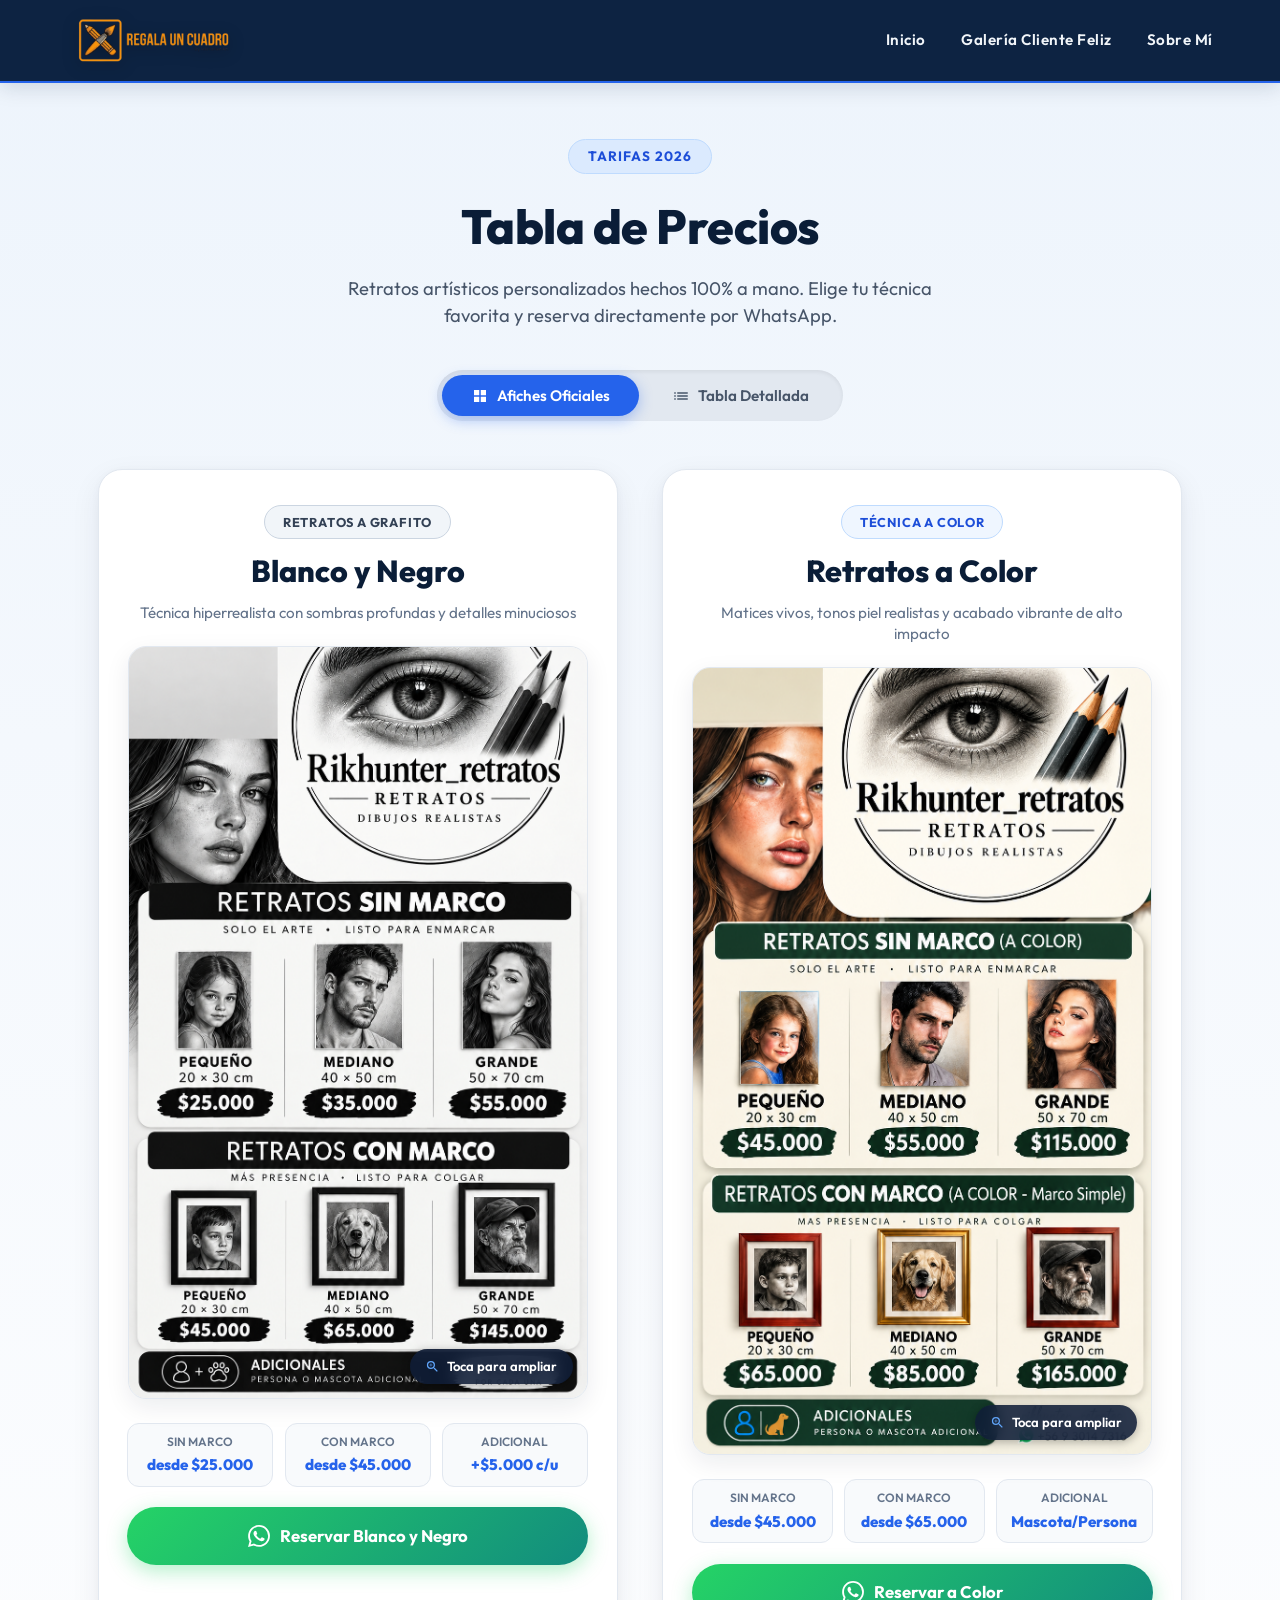
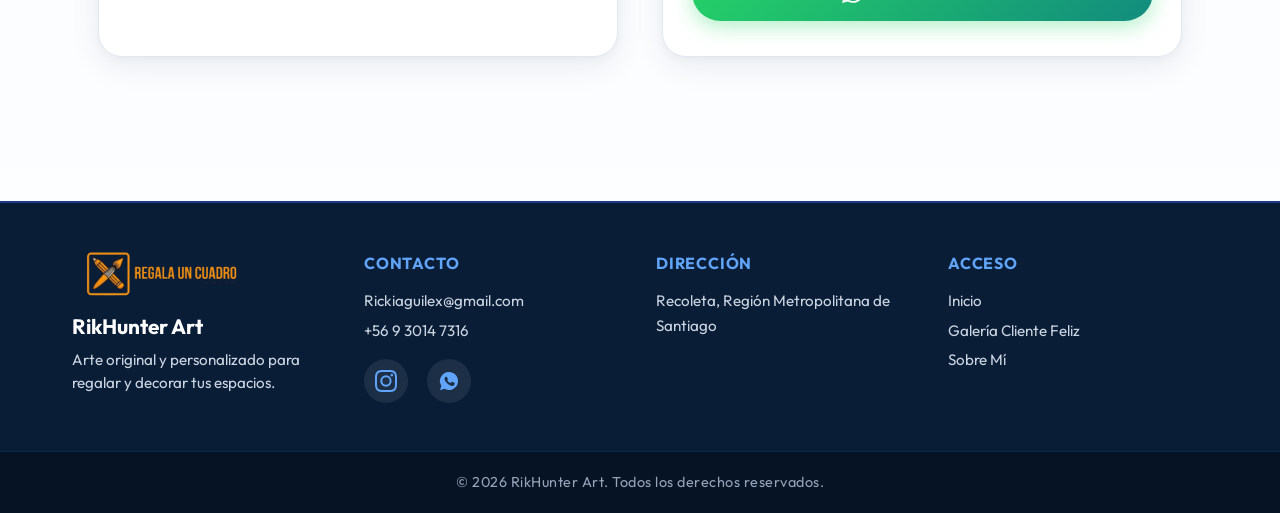
==== commit 69d75f67: "Corregir cache de estilos, eliminar fondo antiguo y blindar diseno moderno azul y blanco" ====
--- a/index.html
+++ b/index.html
@@ -7,7 +7,24 @@
     <link rel="preconnect" href="https://fonts.googleapis.com">
     <link rel="preconnect" href="https://fonts.gstatic.com" crossorigin>
     <link href="https://fonts.googleapis.com/css2?family=Outfit:wght@400;500;600;700;800;900&family=Lato:wght@300;400;700&display=swap" rel="stylesheet">
-    <link rel="stylesheet" href="styles.css">
+    <link rel="stylesheet" href="styles.css?v=20261009_v3">
+    <style>
+        body {
+            margin: 0;
+            padding: 0;
+            background-color: #f8fafc !important;
+            background-image: linear-gradient(180deg, #edf4fc 0%, #f4f8fd 35%, #ffffff 100%) !important;
+            font-family: 'Outfit', 'Lato', sans-serif !important;
+            color: #0f172a;
+        }
+        header {
+            background-color: #0d2342 !important;
+        }
+        img {
+            max-width: 100%;
+            height: auto;
+        }
+    </style>
 </head>
 <body>
     <header>
--- a/styles.css
+++ b/styles.css
@@ -1,76 +1,4 @@
-/* Iconos sociales grandes y separados como en cliente.css */
-.footer-social-inline {
-    display: flex;
-    gap: 2.2rem;
-    margin-top: 0.5rem;
-}
-.footer-social-inline .footer-icon {
-    width: 60px;
-    height: 60px;
-    font-size: 2.2rem;
-    margin: 0;
-    box-shadow: none;
-    background: rgba(244,235,216,0.07);
-    color: var(--naranja-logo);
-    border-radius: 50%;
-    align-items: center;
-    justify-content: center;
-    display: flex;
-    transition: background 0.3s, color 0.3s, transform 0.2s;
-    text-decoration: none;
-}
-.footer-social-inline .footer-icon.ig,
-.footer-social-inline .footer-icon.wa {
-    width: 60px !important;
-    height: 60px !important;
-    font-size: 2.2rem !important;
-}
-.footer-social-inline .footer-icon.ig:hover {
-    background: radial-gradient(circle at 30% 110%, #fdf497 0%, #fdf497 5%, #fd5949 45%, #d6249f 60%, #285AEB 90%);
-    color: #fff;
-    transform: scale(1.08);
-}
-.footer-social-inline .footer-icon.wa:hover {
-    background: #25d366;
-    color: #fff;
-    transform: scale(1.08);
-}
-.footer-social-inline {
-    display: flex;
-    gap: 2.2rem;
-    margin-top: 0.5rem;
-}
-.footer-social-inline .footer-icon {
-    width: 32px;
-    height: 32px;
-    font-size: 1.2rem;
-    margin: 0;
-    box-shadow: none;
-    background: rgba(244,235,216,0.07);
-    color: var(--naranja-logo);
-    border-radius: 50%;
-    align-items: center;
-    justify-content: center;
-    display: flex;
-    transition: background 0.3s, color 0.3s, transform 0.2s;
-    text-decoration: none;
-}
-.footer-social-inline .footer-icon.fb:hover {
-    background: #1877f2;
-    color: #fff;
-    transform: scale(1.08);
-}
-.footer-social-inline .footer-icon.ig:hover {
-    background: radial-gradient(circle at 30% 110%, #fdf497 0%, #fdf497 5%, #fd5949 45%, #d6249f 60%, #285AEB 90%);
-    color: #fff;
-    transform: scale(1.08);
-}
-.footer-social-inline .footer-icon.wa:hover {
-    background: #25d366;
-    color: #fff;
-    transform: scale(1.08);
-}
-/* styles.css - Estilos principales para RikHunter Art */
+/* styles.css - Estilos RikHunter Art (Tema Moderno Azul y Blanco) */
 :root {
     --azul-oscuro: #0a1d37;
     --azul-header: #0d2342;
@@ -86,29 +14,47 @@
     --naranja-logo: #e88624;
 }
 
+*, *::before, *::after {
+    box-sizing: border-box;
+}
+
 body {
-    font-family: 'Lato', sans-serif;
+    font-family: 'Outfit', 'Lato', -apple-system, BlinkMacSystemFont, 'Segoe UI', Roboto, sans-serif;
     background-color: #f8fafc;
-    background-image: linear-gradient(180deg, #edf4fc 0%, #f4f8fd 40%, #ffffff 100%);
+    background-image: linear-gradient(180deg, #edf4fc 0%, #f4f8fd 35%, #ffffff 100%);
     color: var(--texto-oscuro);
     margin: 0;
     padding: 0;
     line-height: 1.6;
-}
-
-h1, h2, h3 {
+    min-height: 100vh;
+}
+
+img {
+    max-width: 100%;
+    height: auto;
+    display: block;
+}
+
+h1, h2, h3, h4 {
     font-family: 'Outfit', sans-serif;
     font-weight: 700;
-}
-
+    color: var(--azul-oscuro);
+}
+
+/* ==========================================================================
+   HEADER Y NAVEGACIÓN
+   ========================================================================== */
 header {
     background-color: var(--azul-header);
-    padding: 1rem 5%;
+    padding: 1.1rem 5%;
     display: flex;
     justify-content: space-between;
     align-items: center;
     border-bottom: 2px solid var(--azul-primario);
-    box-shadow: 0 4px 20px rgba(10, 29, 55, 0.12);
+    box-shadow: 0 4px 20px rgba(10, 29, 55, 0.15);
+    position: sticky;
+    top: 0;
+    z-index: 100;
 }
 
 .logo-container {
@@ -122,276 +68,43 @@
     filter: drop-shadow(0 4px 8px rgba(0,0,0,0.3));
 }
 
+nav {
+    display: flex;
+    align-items: center;
+    gap: 1.8rem;
+}
+
 nav a {
     color: #f1f5f9;
     text-decoration: none;
-    margin-left: 2rem;
     font-size: 0.95rem;
     font-weight: 600;
     font-family: 'Outfit', sans-serif;
     letter-spacing: 0.5px;
     transition: color 0.2s, transform 0.2s;
+    padding: 0.4rem 0.2rem;
 }
 
 nav a:hover {
     color: #60a5fa;
-}
-
-.hero {
-    background-color: var(--cafe-fondo);
-    background-image: linear-gradient(to bottom, rgba(44, 30, 22, 0.8), rgba(44, 30, 22, 1));
-    color: var(--texto-claro);
-    text-align: center;
-    padding: 6rem 2rem;
-}
-
-.hero h1 {
-    font-size: 3.5rem;
-    margin: 0 0 1rem 0;
-    letter-spacing: 2px;
-    color: var(--texto-claro);
-}
-
-.hero p {
-    font-size: 1.2rem;
-    max-width: 600px;
-    margin: 0 auto 3rem auto;
-    color: #d8cdb8;
-}
-
-.btn-principal {
+    transform: translateY(-1px);
+}
+
+/* ==========================================================================
+   SECCIÓN PRECIOS MODERNA (AZUL Y BLANCO)
+   ========================================================================== */
+.seccion-precios-moderna {
     background-color: transparent;
-    color: var(--naranja-logo);
-    border: 2px solid var(--naranja-logo);
-    padding: 1rem 2.5rem;
-    font-size: 1rem;
-    text-transform: uppercase;
-    text-decoration: none;
-    letter-spacing: 1px;
-    transition: all 0.3s;
-    cursor: pointer;
-}
-
-.btn-principal:hover {
-    background-color: var(--naranja-logo);
-    color: var(--cafe-header);
-}
-
-.galeria-contenedor {
-    padding: 5rem 5%;
-    max-width: 1200px;
-    margin: 0 auto;
-}
-
-.grid-obras {
-    display: grid;
-    grid-template-columns: repeat(auto-fit, minmax(260px, 1fr));
-    gap: 3rem;
-}
-
-.obra-card {
-    background-color: #fff;
-    padding: 1.5rem;
-    box-shadow: 0 10px 20px rgba(0,0,0,0.05);
-    text-align: center;
-    transition: transform 0.3s;
-}
-
-.obra-card:hover {
-    transform: translateY(-10px);
-}
-
-.obra-img-placeholder {
-    width: 100%;
-    height: 280px;
-    background-color: #e2d9c8;
-    border: 8px solid #2c1e16;
-    margin-bottom: 1.5rem;
-    display: flex;
-    align-items: center;
-    justify-content: center;
-    color: #8b7d6b;
-}
-
-.obra-titulo {
-    font-size: 1.4rem;
-    color: var(--texto-oscuro);
-    margin-bottom: 0.5rem;
-}
-
-.obra-precio {
-    font-size: 1.1rem;
-    color: #666;
-    margin-bottom: 1.5rem;
-}
-
-.btn-comprar {
-    background-color: var(--naranja-logo);
-    color: #fff;
-    border: none;
-    padding: 0.8rem 1.5rem;
-    width: 100%;
-    font-weight: bold;
-    text-transform: uppercase;
-    cursor: pointer;
-    transition: background-color 0.3s;
-}
-
-.btn-comprar:hover {
-    background-color: #c76f1a;
-}
-
-footer {
-    background-color: var(--cafe-header);
-    color: var(--texto-claro);
-    margin-top: 4rem;
-    border-top: 3px solid var(--naranja-logo);
-    box-shadow: 0 -4px 24px 0 rgba(44,30,22,0.12);
-    font-size: 1.1rem;
-    padding: 0;
-}
-
-.footer-main {
-    display: flex;
-    flex-wrap: wrap;
-    justify-content: space-between;
-    max-width: 1200px;
-    margin: 0 auto;
-    padding: 2.5rem 2rem 1.5rem 2rem;
-    gap: 2rem;
-}
-
-.footer-col {
-    flex: 1 1 200px;
-    min-width: 180px;
-    margin-bottom: 1.5rem;
-}
-.footer-col.brand {
-    max-width: 260px;
-}
-.footer-logo {
-    width: 200px;
-    height: auto;
-    box-shadow: 0 4px 8px rgba(0,0,0,0.5);
-}
-.footer-title {
-    font-family: 'Playfair Display', serif;
-    font-size: 1.3rem;
-    font-weight: bold;
-    letter-spacing: 1.5px;
-    display: block;
-    margin-bottom: 0.3rem;
-}
-.footer-desc {
-    font-size: 1rem;
-    color: #e2d9c8;
-    margin-bottom: 0.5rem;
-}
-.footer-col-title {
-    font-weight: bold;
-    font-size: 1.05rem;
-    letter-spacing: 1px;
-    margin-bottom: 0.5rem;
-    display: block;
-    color: var(--texto-claro);
-}
-.footer-col a {
-    color: var(--texto-claro);
-    text-decoration: none;
-    transition: color 0.2s;
-}
-.footer-col a:hover {
-    color: var(--naranja-logo);
-}
-.footer-col p {
-    margin: 0.2rem 0 0.2rem 0;
-    font-size: 1rem;
-}
-.footer-icon.wa {
-    display: inline-flex;
-    align-items: center;
-    justify-content: center;
-    width: 28px;
-    height: 28px;
-    border-radius: 50%;
-    background: #25d36622;
-    color: #25d366;
-    font-size: 1.1rem;
-    margin-right: 0.3rem;
-    transition: background 0.3s, color 0.3s, transform 0.2s;
-    text-decoration: none;
-}
-.footer-icon.wa:hover {
-    background: #25d366;
-    color: #fff;
-    transform: scale(1.08);
-}
-.footer-bottom {
-    background: #1a120a;
-    text-align: center;
-    padding: 1.1rem 1rem 1.1rem 1rem;
-    border-top: 1px solid #2c1e16;
-}
-.footer-bottom p {
-    margin: 0;
-    font-family: 'Lato', sans-serif;
-    font-size: 1rem;
-    color: #e2d9c8;
-    letter-spacing: 1.2px;
-    opacity: 0.95;
-}
-footer .footer-social {
-    display: flex;
-    justify-content: center;
-    gap: 2.5rem;
-    margin-bottom: 0.5rem;
-    margin-top: 0.5rem;
-}
-
-footer .footer-icon {
-    display: flex;
-    align-items: center;
-    justify-content: center;
-    width: 48px;
-    height: 48px;
-    border-radius: 50%;
-    background: rgba(244,235,216,0.07);
-    color: var(--naranja-logo);
-    font-size: 2rem;
-    transition: background 0.3s, color 0.3s, transform 0.2s;
-    box-shadow: 0 2px 8px 0 rgba(44,30,22,0.10);
-    text-decoration: none;
-}
-
-footer .footer-icon.fb:hover {
-    background: #1877f2;
-    color: #fff;
-    transform: scale(1.08);
-}
-footer .footer-icon.ig:hover {
-    background: radial-gradient(circle at 30% 110%, #fdf497 0%, #fdf497 5%, #fd5949 45%, #d6249f 60%, #285AEB 90%);
-    color: #fff;
-    transform: scale(1.08);
-}
-footer .footer-icon.wa:hover {
-    background: #25d366;
-    color: #fff;
-    transform: scale(1.08);
-}
-/* --- SECCIÓN PRECIOS MODERNA (TEMA AZUL Y BLANCO) --- */
-.seccion-precios-moderna {
-    background-color: #f0f6ff;
-    background-image: radial-gradient(circle at 10% 20%, #e0f2fe 0%, #f0f6ff 50%, #ffffff 100%);
     color: var(--texto-oscuro);
     padding: 3.5rem 1.5rem 5rem;
-    font-family: 'Lato', sans-serif;
     position: relative;
-    overflow: hidden;
+    max-width: 1300px;
+    margin: 0 auto;
 }
 
 .precios-header-moderno {
     text-align: center;
-    margin-bottom: 2.2rem;
+    margin-bottom: 2.5rem;
 }
 
 .precios-tag-pill {
@@ -402,10 +115,11 @@
     font-weight: 700;
     letter-spacing: 1px;
     text-transform: uppercase;
-    padding: 0.35rem 1.1rem;
+    padding: 0.35rem 1.2rem;
     border-radius: 50px;
-    margin-bottom: 0.8rem;
-    font-family: 'Outfit', sans-serif;
+    margin-bottom: 0.9rem;
+    font-family: 'Outfit', sans-serif;
+    border: 1px solid #bfdbfe;
 }
 
 .precios-titulo-principal {
@@ -423,13 +137,14 @@
     max-width: 650px;
     margin: 0 auto;
     font-weight: 400;
+    line-height: 1.5;
 }
 
 /* Switcher Moderno */
 .precios-switch-wrap {
     display: flex;
     justify-content: center;
-    margin-bottom: 2.8rem;
+    margin-bottom: 3rem;
 }
 
 .precios-switch-pills {
@@ -438,12 +153,13 @@
     padding: 5px;
     border-radius: 40px;
     gap: 4px;
+    box-shadow: inset 0 2px 4px rgba(0,0,0,0.06);
 }
 
 .btn-switch-moderno {
     background: transparent;
     border: none;
-    padding: 0.65rem 1.6rem;
+    padding: 0.7rem 1.8rem;
     border-radius: 30px;
     font-family: 'Outfit', sans-serif;
     font-size: 0.95rem;
@@ -472,13 +188,15 @@
     fill: currentColor;
 }
 
-/* Tarjetas de Afiches Visuales */
+/* ==========================================================================
+   VISTA 1: AFICHES VISUALES
+   ========================================================================== */
 .precios-grid-moderno {
     display: flex;
     flex-wrap: wrap;
     justify-content: center;
-    gap: 2.5rem;
-    max-width: 1200px;
+    gap: 2.8rem;
+    max-width: 1180px;
     margin: 0 auto;
 }
 
@@ -488,29 +206,29 @@
     background: #ffffff;
     border: 1px solid #e2e8f0;
     border-radius: 24px;
-    padding: 2rem 1.6rem;
+    padding: 2.2rem 1.8rem;
     display: flex;
     flex-direction: column;
     align-items: center;
-    box-shadow: 0 10px 30px rgba(15, 29, 55, 0.06), 0 2px 8px rgba(0,0,0,0.03);
+    box-shadow: 0 10px 30px rgba(15, 29, 55, 0.07), 0 2px 8px rgba(0,0,0,0.03);
     transition: transform 0.35s ease, box-shadow 0.35s ease, border-color 0.35s ease;
 }
 
 .card-afiche-moderno:hover {
     transform: translateY(-6px);
-    box-shadow: 0 20px 45px rgba(37, 99, 235, 0.12), 0 4px 12px rgba(0,0,0,0.05);
+    box-shadow: 0 20px 45px rgba(37, 99, 235, 0.14), 0 4px 12px rgba(0,0,0,0.05);
     border-color: #93c5fd;
 }
 
 .card-afiche-header {
     text-align: center;
     width: 100%;
-    margin-bottom: 1.3rem;
+    margin-bottom: 1.4rem;
 }
 
 .badge-afiche {
     display: inline-block;
-    padding: 0.35rem 1rem;
+    padding: 0.35rem 1.1rem;
     border-radius: 20px;
     font-size: 0.8rem;
     font-weight: 700;
@@ -534,15 +252,15 @@
 
 .card-afiche-titulo {
     font-family: 'Outfit', sans-serif;
-    font-size: 1.8rem;
+    font-size: 1.9rem;
     font-weight: 800;
     color: #0a1d37;
-    margin: 0 0 0.3rem 0;
+    margin: 0 0 0.4rem 0;
 }
 
 .card-afiche-desc {
     color: #64748b;
-    font-size: 0.92rem;
+    font-size: 0.95rem;
     margin: 0;
     line-height: 1.4;
 }
@@ -551,7 +269,7 @@
     position: relative;
     width: 100%;
     max-width: 460px;
-    border-radius: 16px;
+    border-radius: 18px;
     overflow: hidden;
     cursor: pointer;
     box-shadow: 0 8px 25px rgba(15, 29, 55, 0.08);
@@ -572,21 +290,21 @@
 
 .zoom-badge-moderno {
     position: absolute;
-    bottom: 12px;
-    right: 12px;
-    background: rgba(15, 29, 55, 0.85);
+    bottom: 14px;
+    right: 14px;
+    background: rgba(15, 29, 55, 0.88);
     color: #ffffff;
-    padding: 0.4rem 0.85rem;
+    padding: 0.45rem 0.95rem;
     border-radius: 20px;
-    font-size: 0.8rem;
+    font-size: 0.82rem;
     font-weight: 600;
     font-family: 'Outfit', sans-serif;
     display: flex;
     align-items: center;
-    gap: 6px;
-    backdrop-filter: blur(6px);
+    gap: 7px;
+    backdrop-filter: blur(8px);
     pointer-events: none;
-    box-shadow: 0 2px 8px rgba(0,0,0,0.25);
+    box-shadow: 0 2px 10px rgba(0,0,0,0.3);
 }
 
 .zoom-badge-moderno svg {
@@ -599,16 +317,16 @@
     display: flex;
     flex-wrap: wrap;
     justify-content: center;
-    gap: 0.6rem;
-    margin-top: 1.4rem;
-    margin-bottom: 1.2rem;
+    gap: 0.7rem;
+    margin-top: 1.5rem;
+    margin-bottom: 1.3rem;
     width: 100%;
 }
 
 .pill-dato {
     background: #f8fafc;
     border: 1px solid #e2e8f0;
-    padding: 0.45rem 0.9rem;
+    padding: 0.5rem 0.9rem;
     border-radius: 12px;
     display: flex;
     flex-direction: column;
@@ -640,7 +358,7 @@
     gap: 10px;
     width: 100%;
     background: linear-gradient(135deg, #25D366 0%, #128C7E 100%);
-    color: #ffffff;
+    color: #ffffff !important;
     font-family: 'Outfit', sans-serif;
     font-size: 1.05rem;
     font-weight: 700;
@@ -650,22 +368,25 @@
     box-shadow: 0 6px 20px rgba(37, 211, 102, 0.35);
     transition: transform 0.25s ease, box-shadow 0.25s ease;
     box-sizing: border-box;
+    cursor: pointer;
 }
 
 .btn-wa-moderno:hover {
     transform: translateY(-3px);
     box-shadow: 0 10px 25px rgba(37, 211, 102, 0.5);
-    color: #ffffff;
+    color: #ffffff !important;
 }
 
 .btn-wa-icon {
     width: 22px;
     height: 22px;
-    fill: currentColor;
+    fill: #ffffff;
     flex-shrink: 0;
 }
 
-/* TABLA MODERNA DETALLADA */
+/* ==========================================================================
+   VISTA 2: TABLA DETALLADA
+   ========================================================================== */
 .tabla-moderna-wrapper {
     max-width: 1200px;
     margin: 0 auto;
@@ -675,7 +396,7 @@
 .tabla-dos-columnas-moderna {
     display: flex;
     flex-wrap: wrap;
-    gap: 2.5rem;
+    gap: 2.8rem;
     justify-content: center;
     align-items: flex-start;
 }
@@ -786,7 +507,62 @@
     white-space: nowrap;
 }
 
-/* Lightbox Modal */
+.nota-tecnica-moderna {
+    background: #f1f5f9;
+    padding: 0.8rem 1.2rem;
+    border-radius: 12px;
+    font-size: 0.85rem;
+    color: #475569;
+    text-align: center;
+    margin-top: 1.5rem;
+    margin-bottom: 1.5rem;
+    border: 1px solid #e2e8f0;
+}
+
+/* Tarjeta Adicional */
+.card-adicional-moderno {
+    max-width: 720px;
+    margin: 3.5rem auto 0;
+    background: #ffffff;
+    border: 1px solid #bfdbfe;
+    border-radius: 20px;
+    padding: 1.8rem 2rem;
+    display: flex;
+    align-items: center;
+    justify-content: space-between;
+    gap: 1.5rem;
+    box-shadow: 0 8px 25px rgba(37, 99, 235, 0.08);
+}
+
+.adicional-badge {
+    background: #dbeafe;
+    color: #1d4ed8;
+    padding: 0.4rem 1rem;
+    border-radius: 20px;
+    font-weight: 700;
+    font-size: 0.85rem;
+    font-family: 'Outfit', sans-serif;
+    display: inline-block;
+    margin-bottom: 0.4rem;
+}
+
+.adicional-desc {
+    margin: 0;
+    color: #475569;
+    font-size: 0.95rem;
+}
+
+.adicional-precio-tag {
+    font-family: 'Outfit', sans-serif;
+    font-size: 1.6rem;
+    font-weight: 800;
+    color: #2563eb;
+    white-space: nowrap;
+}
+
+/* ==========================================================================
+   LIGHTBOX MODAL
+   ========================================================================== */
 .precio-lightbox {
     position: fixed;
     top: 0;
@@ -861,47 +637,150 @@
     font-weight: 600;
 }
 
-/* Footer Modernizado */
-footer.footer--pro {
+/* ==========================================================================
+   FOOTER MODERNO
+   ========================================================================== */
+footer, footer.footer--pro {
     background: #0a1d37;
     color: #e2e8f0;
-    border-top: 1px solid #1e3a8a;
+    border-top: 2px solid #1e3a8a;
+    font-size: 1rem;
+    padding: 0;
+    margin-top: 4rem;
+}
+
+.footer-main {
+    display: flex;
+    flex-wrap: wrap;
+    justify-content: space-between;
+    max-width: 1200px;
+    margin: 0 auto;
+    padding: 3rem 2rem 2rem 2rem;
+    gap: 2rem;
+}
+
+.footer-col {
+    flex: 1 1 200px;
+    min-width: 180px;
+    margin-bottom: 1rem;
+}
+
+.footer-col.brand {
+    max-width: 280px;
+}
+
+.footer-logo {
+    width: 180px;
+    height: auto;
+    margin-bottom: 0.8rem;
 }
 
 .footer-title {
+    font-family: 'Outfit', sans-serif;
+    font-size: 1.3rem;
+    font-weight: 700;
     color: #ffffff;
+    display: block;
+    margin-bottom: 0.4rem;
+}
+
+.footer-desc {
+    font-size: 0.95rem;
+    color: #94a3b8;
+    margin-bottom: 0.5rem;
+    line-height: 1.5;
+}
+
+.footer-col-title {
     font-family: 'Outfit', sans-serif;
     font-weight: 700;
-}
-
-.footer-desc {
-    color: #94a3b8;
-}
-
-.footer-col-title {
+    font-size: 1rem;
+    letter-spacing: 0.8px;
+    margin-bottom: 0.8rem;
+    display: block;
     color: #60a5fa;
-    font-family: 'Outfit', sans-serif;
+}
+
+.footer-col p {
+    margin: 0.3rem 0;
+    font-size: 0.95rem;
+    color: #cbd5e1;
 }
 
 .footer-col a {
     color: #cbd5e1;
+    text-decoration: none;
+    transition: color 0.2s;
 }
 
 .footer-col a:hover {
     color: #60a5fa;
+}
+
+.footer-social-inline {
+    display: flex;
+    gap: 1.2rem;
+    margin-top: 1rem;
+}
+
+.footer-social-inline .footer-icon {
+    width: 44px;
+    height: 44px;
+    font-size: 1.4rem;
+    margin: 0;
+    background: rgba(255, 255, 255, 0.08);
+    color: #60a5fa;
+    border-radius: 50%;
+    align-items: center;
+    justify-content: center;
+    display: flex;
+    transition: background 0.3s, color 0.3s, transform 0.2s;
+    text-decoration: none;
+}
+
+.footer-social-inline .footer-icon svg {
+    width: 22px;
+    height: 22px;
+}
+
+.footer-social-inline .footer-icon.ig:hover {
+    background: radial-gradient(circle at 30% 110%, #fdf497 0%, #fdf497 5%, #fd5949 45%, #d6249f 60%, #285AEB 90%);
+    color: #fff;
+    transform: scale(1.1);
+}
+
+.footer-social-inline .footer-icon.wa:hover {
+    background: #25d366;
+    color: #fff;
+    transform: scale(1.1);
 }
 
 .footer-bottom {
     background: #061325;
     border-top: 1px solid #0f274a;
+    text-align: center;
+    padding: 1.2rem 1rem;
 }
 
 .footer-bottom p {
+    margin: 0;
+    font-size: 0.9rem;
     color: #94a3b8;
-}
-
-/* Responsividad para móviles */
+    letter-spacing: 0.5px;
+}
+
+/* ==========================================================================
+   RESPONSIVIDAD MÓVIL
+   ========================================================================== */
 @media (max-width: 768px) {
+    header {
+        flex-direction: column;
+        gap: 1rem;
+        padding: 1rem;
+    }
+    nav {
+        gap: 1.2rem;
+    }
     .precios-titulo-principal {
         font-size: 2.2rem;
     }
@@ -909,7 +788,11 @@
         padding: 2.5rem 1rem 3.5rem;
     }
     .card-afiche-moderno, .columna-precios-moderna {
-        padding: 1.4rem 1.1rem;
+        padding: 1.5rem 1.2rem;
+    }
+    .card-adicional-moderno {
+        flex-direction: column;
+        text-align: center;
     }
     .item-medida {
         font-size: 0.9rem;
@@ -918,5 +801,3 @@
         font-size: 1rem;
     }
 }
-
-
